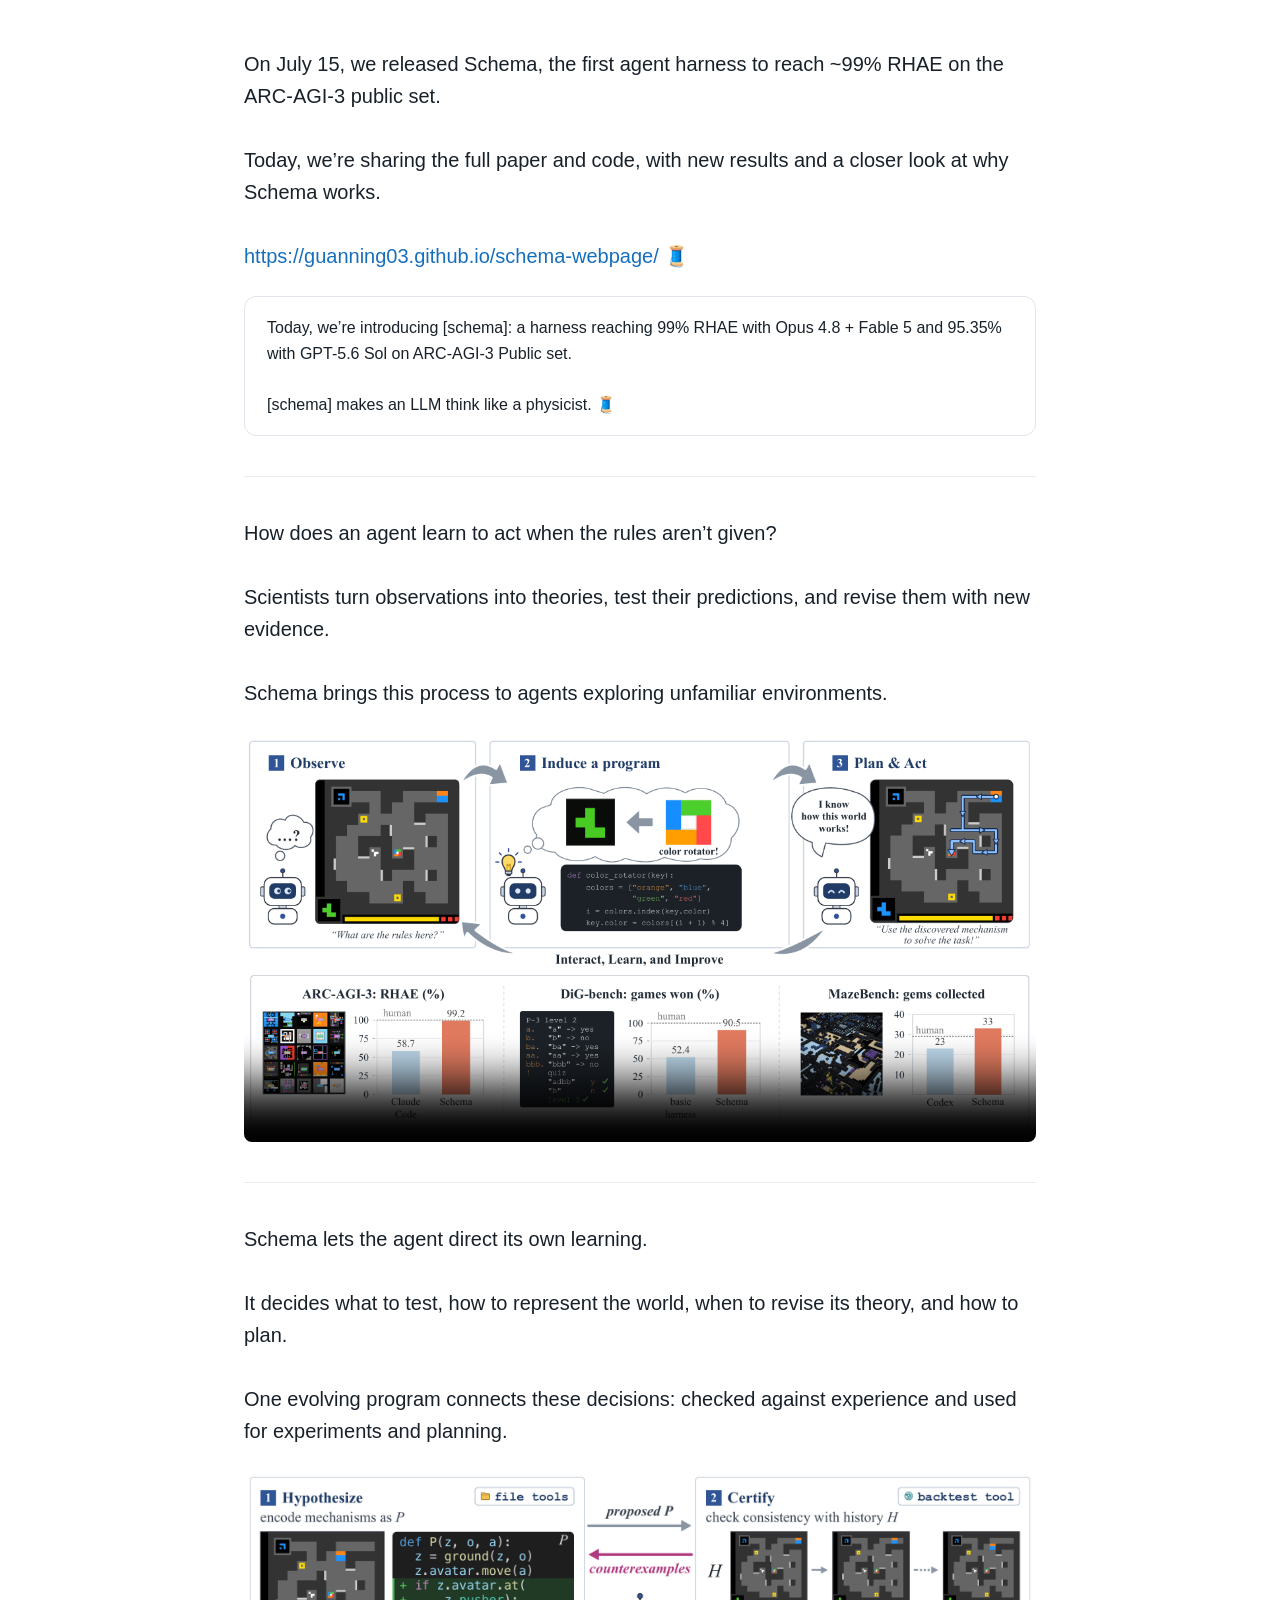
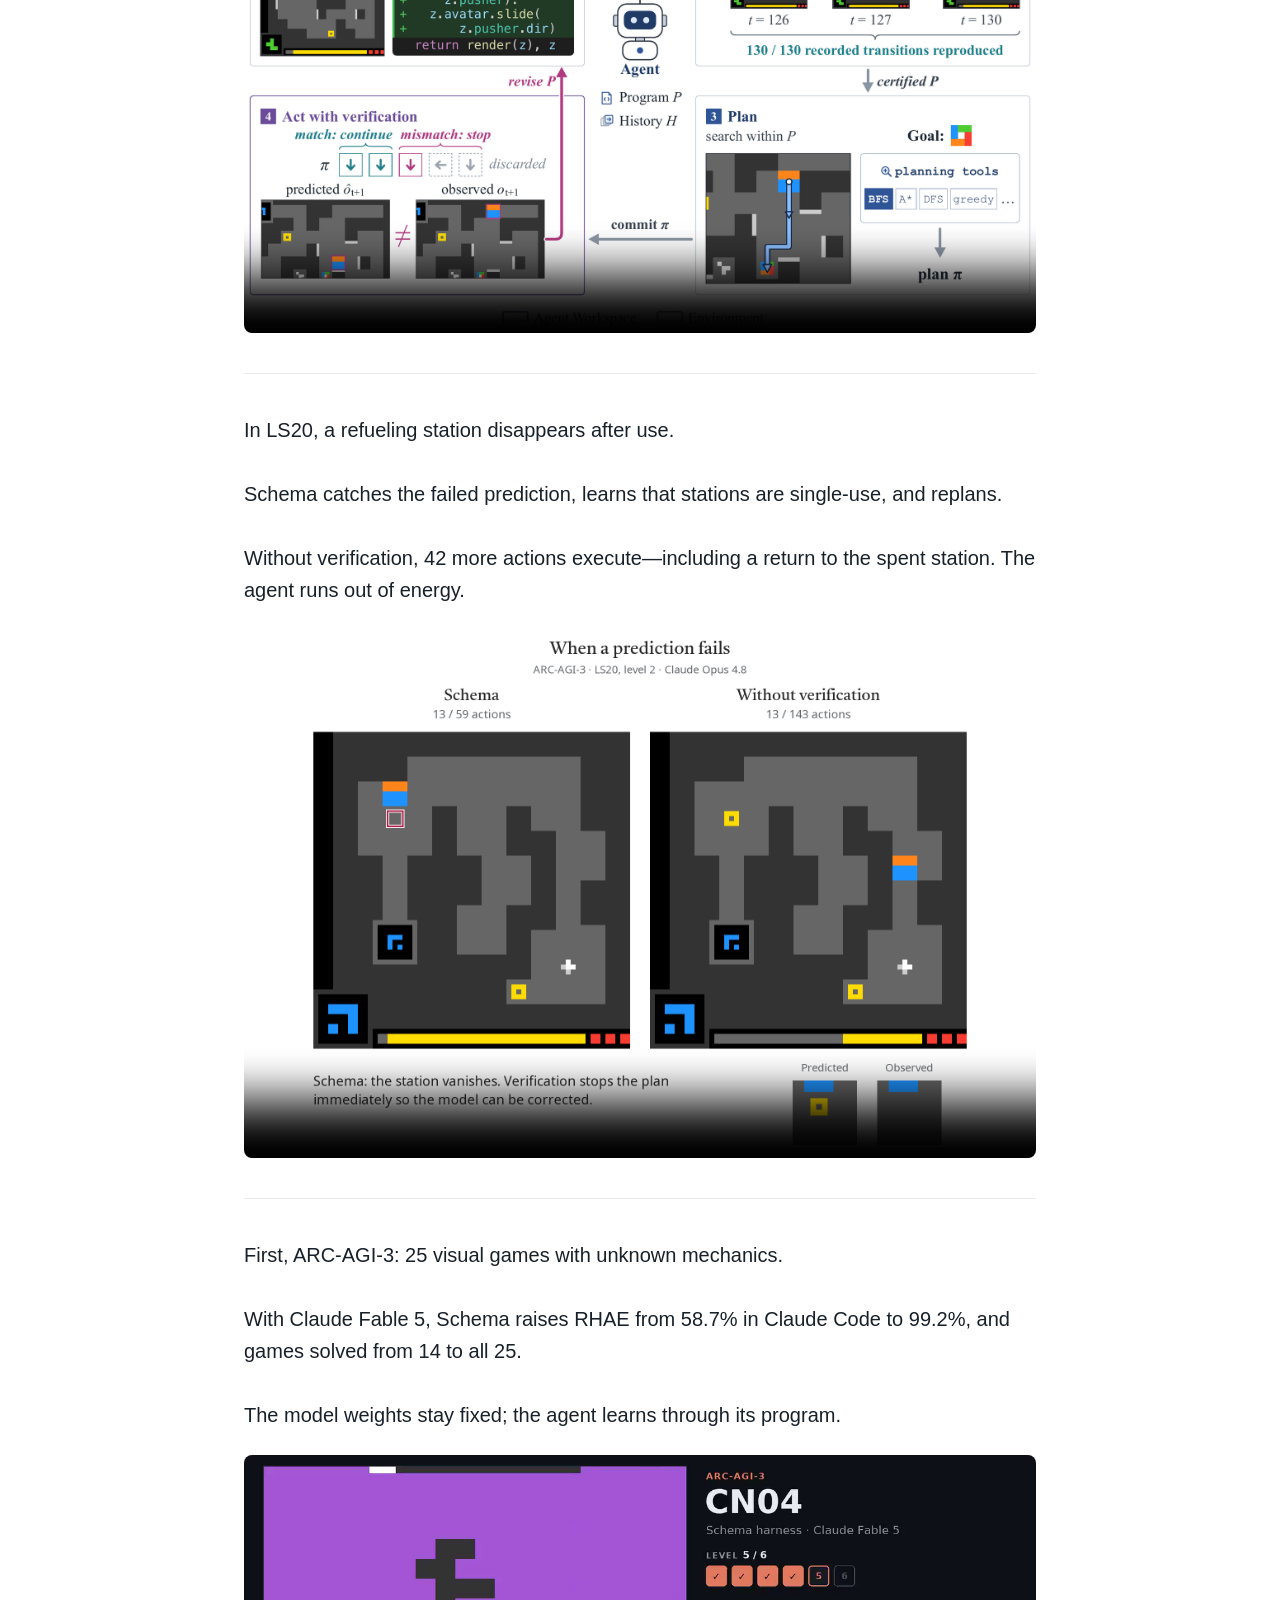
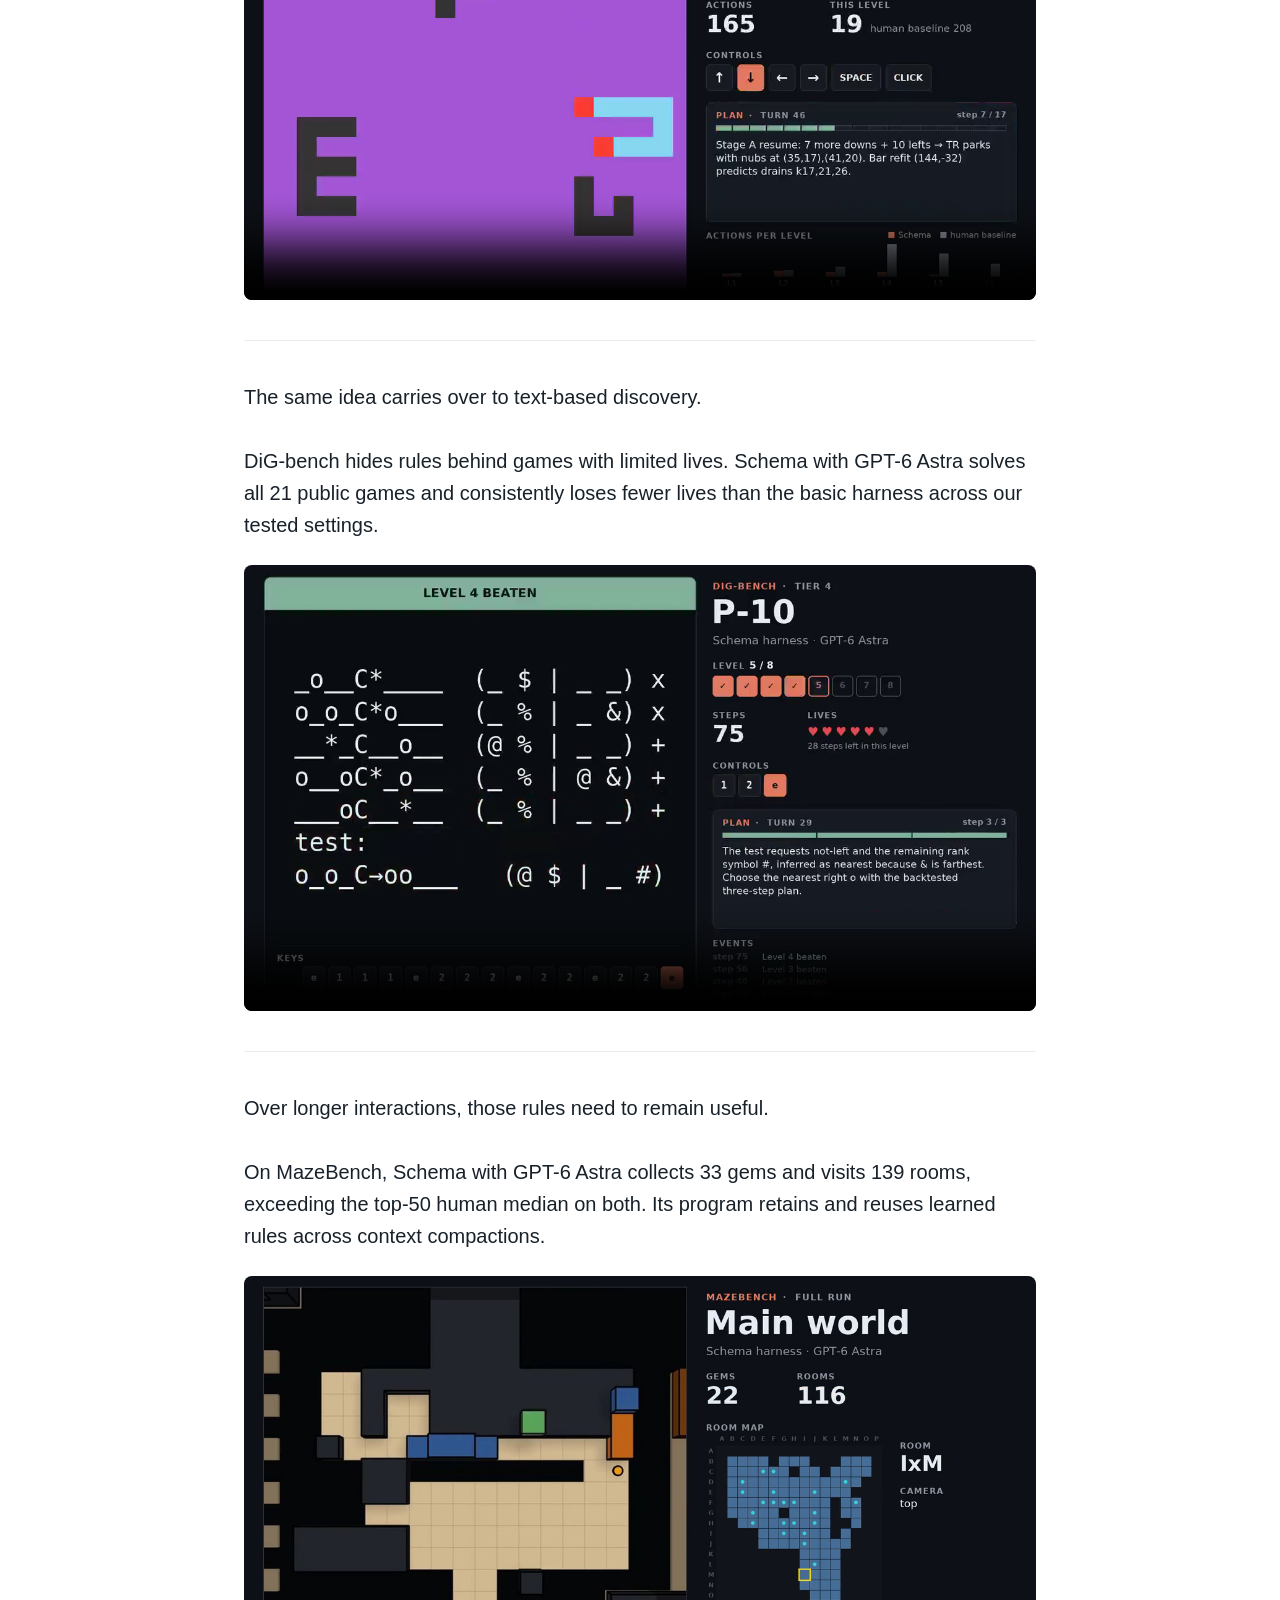
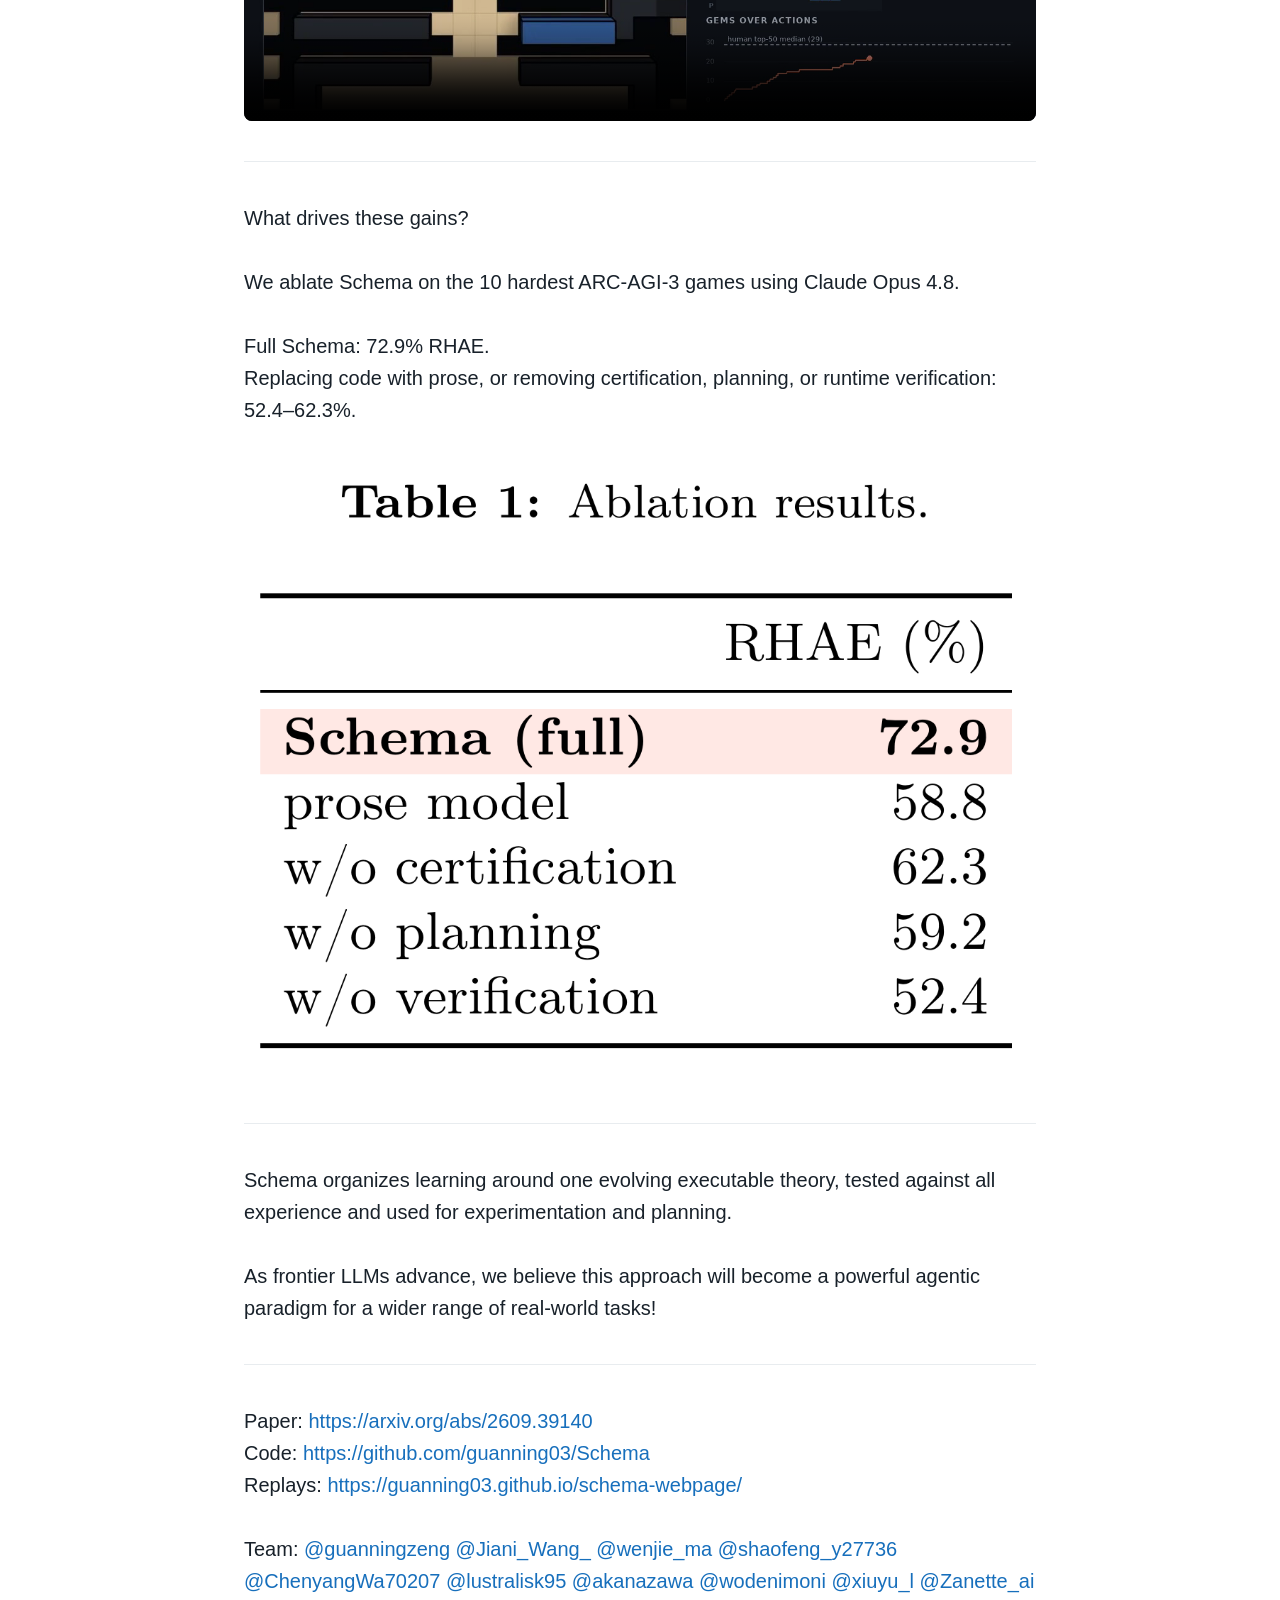
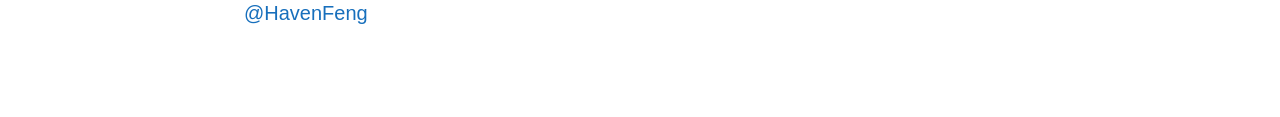
==== tweet/index.html @ 612bd942 "Update thread copy and animate both paper figures" ====
<!doctype html>
<html lang="en"><head><meta charset="utf-8"><meta name="viewport" content="width=device-width,initial-scale=1"><title>Schema</title>
<style>
*{box-sizing:border-box}body{margin:0;background:#fff;color:#18212a;font-family:Arial,Helvetica,sans-serif}main{max-width:840px;margin:0 auto;padding:8px 24px 48px}article{padding:40px 0;border-bottom:1px solid #e8ecef;scroll-margin-top:24px}article:last-child{border:0}.tweet{margin:0;font-size:20px;line-height:1.6;white-space:pre-wrap;overflow-wrap:anywhere}a{color:#176fbc;text-decoration:none}a:hover{text-decoration:underline}a:focus-visible{outline:2px solid #176fbc;outline-offset:4px}blockquote{margin:24px 0 0;padding:18px 22px;border:1px solid #dfe5ea;border-radius:12px;font-size:16px;line-height:1.6;white-space:pre-wrap}blockquote a{color:inherit}.media:empty{display:none}.media{display:grid;gap:18px;margin-top:24px}.media img,.media video{display:block;width:100%;height:auto;border-radius:8px}.media video{background:#fff}.image{display:block}@media(max-width:540px){main{padding:0 18px 30px}article{padding:30px 0}.tweet{font-size:18px;line-height:1.55}blockquote{padding:14px 16px;font-size:15px}.media{margin-top:20px}}
</style></head><body><main><article id="post-1"><p class="tweet">On July 15, we released Schema, the first agent harness to reach ~99% RHAE on the ARC-AGI-3 public set.

Today, we’re sharing the full paper and code, with new results and a closer look at why Schema works.

<a href="https://guanning03.github.io/schema-webpage/" target="_blank" rel="noopener noreferrer">https://guanning03.github.io/schema-webpage/</a> 🧵</p><blockquote><a href="https://x.com/HavenFeng/status/2077770348876247502" target="_blank" rel="noopener noreferrer">Today, we’re introducing [schema]: a harness reaching 99% RHAE with Opus 4.8 + Fable 5 and 95.35% with GPT-5.6 Sol on ARC-AGI-3 Public set.

[schema] makes an LLM think like a physicist. 🧵</a></blockquote><div class="media"></div></article>
<article id="post-2"><p class="tweet">How does an agent learn to act when the rules aren’t given?

Scientists turn observations into theories, test their predictions, and revise them with new evidence.

Schema brings this process to agents exploring unfamiliar environments.</p><div class="media"><video controls playsinline preload="metadata" muted loop data-animation="true" poster="assets/02-paper-figure1.png?v=44664dfae3a7" aria-label="Paper Figure 1 animated in sequence: Observe, Induce a program, and Plan &amp; Act appear from left to right. The return arrows lead back to Observe, then all three benchmark result panels fade in together. The complete original figure holds at the end."><source src="assets/02-overview-animation.mp4?v=0738794ffbb7" type="video/mp4"></video></div></article>
<article id="post-3"><p class="tweet">Schema lets the agent direct its own learning.

It decides what to test, how to represent the world, when to revise its theory, and how to plan.

One evolving program connects these decisions: checked against experience and used for experiments and planning.</p><div class="media"><video controls playsinline preload="metadata" muted loop data-animation="true" poster="assets/03-method-animation-poster.png?v=d39c05be40f3" aria-label="Paper Figure 2 animated in causal order. Recorded history states are checked one by one before certification. Actions execute sequentially. The next predicted observation appears before the actual outcome. A mismatch stops execution and discards the remaining actions. The observed counterexample returns along the revision arrow, and the program gains a new code patch."><source src="assets/03-method-animation.mp4?v=3ea40cc87c12" type="video/mp4"></video></div></article>
<article id="post-4"><p class="tweet">In LS20, a refueling station disappears after use.

Schema catches the failed prediction, learns that stations are single-use, and replans.

Without verification, 42 more actions execute—including a return to the spent station. The agent runs out of energy.</p><div class="media"><video controls playsinline preload="metadata" poster="assets/04-theory-revision-poster.png?v=5020e9564320" aria-label="Complete LS20 level 2 replays, at the same action pace. Schema learns that refueling stations are single-use and finishes in 59 actions. Without runtime verification, the agent executes 42 further actions after a failed prediction, returns to a spent station, runs out of energy, and finishes after a reset in 143 actions. Short holds and red outlines mark the evidence."><source src="assets/04-theory-revision.mp4?v=b659d6a38a20" type="video/mp4"></video></div></article>
<article id="post-5"><p class="tweet">First, ARC-AGI-3: 25 visual games with unknown mechanics.

With Claude Fable 5, Schema raises RHAE from 58.7% in Claude Code to 99.2%, and games solved from 14 to all 25.

The model weights stay fixed; the agent learns through its program.</p><div class="media"><video controls playsinline preload="metadata" poster="assets/05-arc-gameplay-poster.png?v=5d2935fbabe6" aria-label="Complete CN04 gameplay with Schema and Claude Fable 5. The agent solves all six levels by moving and growing pieces; the replay shows the game board, plans, and level progress."><source src="assets/05-arc-gameplay.mp4?v=2736f9865833" type="video/mp4"></video></div></article>
<article id="post-6"><p class="tweet">The same idea carries over to text-based discovery.

DiG-bench hides rules behind games with limited lives. Schema with GPT-6 Astra solves all 21 public games and consistently loses fewer lives than the basic harness across our tested settings.</p><div class="media"><video controls playsinline preload="metadata" poster="assets/06-dig-gameplay-poster.png?v=7e734adf89d7" aria-label="Complete DiG-bench P-10 gameplay with Schema and GPT-6 Astra. The agent discovers hidden rules from symbolic examples, tests them, and clears all eight levels with limited lives."><source src="assets/06-dig-gameplay.mp4?v=9d28a227396f" type="video/mp4"></video></div></article>
<article id="post-7"><p class="tweet">Over longer interactions, those rules need to remain useful.

On MazeBench, Schema with GPT-6 Astra collects 33 gems and visits 139 rooms, exceeding the top-50 human median on both. Its program retains and reuses learned rules across context compactions.</p><div class="media"><video controls playsinline preload="metadata" poster="assets/07-maze-gameplay-poster.png?v=9c28c5feb3ea" aria-label="MazeBench exploration with Schema and GPT-6 Astra. The full recorded trajectory is shown as a timelapse, with the room map and gem progress visible. The run finishes with 33 gems and 139 rooms visited."><source src="assets/07-maze-gameplay.mp4?v=01cbc23c7ac2" type="video/mp4"></video></div></article>
<article id="post-8"><p class="tweet">What drives these gains?

We ablate Schema on the 10 hardest ARC-AGI-3 games using Claude Opus 4.8.

Full Schema: 72.9% RHAE.
Replacing code with prose, or removing certification, planning, or runtime verification: 52.4–62.3%.</p><div class="media"><a class="image" href="assets/08-ablation.png?v=84525469e00b" target="_blank" rel="noopener noreferrer"><img src="assets/08-ablation.png?v=84525469e00b" alt="Original paper ablation table. Ten hardest ARC-AGI-3 games, Claude Opus 4.8. Overall RHAE: full Schema 72.9%; without certification 62.3%; without planning 59.2%; without runtime verification 52.4%; prose-model variant 58.8%. Per-game level progress appears above the aggregate metrics." loading="lazy"></a></div></article>
<article id="post-9"><p class="tweet">Schema organizes learning around one evolving executable theory, tested against all experience and used for experimentation and planning.

As frontier LLMs advance, we believe this approach will become a powerful agentic paradigm for a wider range of real-world tasks!</p><div class="media"></div></article>
<article id="post-10"><p class="tweet">Paper: <a href="https://arxiv.org/abs/2609.39140" target="_blank" rel="noopener noreferrer">https://arxiv.org/abs/2609.39140</a>
Code: <a href="https://github.com/guanning03/Schema" target="_blank" rel="noopener noreferrer">https://github.com/guanning03/Schema</a>
Replays: <a href="https://guanning03.github.io/schema-webpage/" target="_blank" rel="noopener noreferrer">https://guanning03.github.io/schema-webpage/</a>

Team: <a href="https://x.com/guanningzeng" target="_blank" rel="noopener noreferrer">@guanningzeng</a> <a href="https://x.com/Jiani_Wang_" target="_blank" rel="noopener noreferrer">@Jiani_Wang_</a> <a href="https://x.com/wenjie_ma" target="_blank" rel="noopener noreferrer">@wenjie_ma</a> <a href="https://x.com/shaofeng_y27736" target="_blank" rel="noopener noreferrer">@shaofeng_y27736</a> <a href="https://x.com/ChenyangWa70207" target="_blank" rel="noopener noreferrer">@ChenyangWa70207</a> <a href="https://x.com/lustralisk95" target="_blank" rel="noopener noreferrer">@lustralisk95</a> <a href="https://x.com/akanazawa" target="_blank" rel="noopener noreferrer">@akanazawa</a> <a href="https://x.com/wodenimoni" target="_blank" rel="noopener noreferrer">@wodenimoni</a> <a href="https://x.com/xiuyu_l" target="_blank" rel="noopener noreferrer">@xiuyu_l</a> <a href="https://x.com/Zanette_ai" target="_blank" rel="noopener noreferrer">@Zanette_ai</a> <a href="https://x.com/HavenFeng" target="_blank" rel="noopener noreferrer">@HavenFeng</a></p><div class="media"></div></article></main><script>
if(!window.matchMedia('(prefers-reduced-motion: reduce)').matches){
  const observer=new IntersectionObserver(entries=>{
    for(const entry of entries){
      const video=entry.target;
      if(entry.isIntersecting){video.currentTime=0;video.play().catch(()=>{})}
      else video.pause();
    }
  },{threshold:.4});
  document.querySelectorAll('video[data-animation]').forEach(video=>observer.observe(video));
}
</script></body></html>
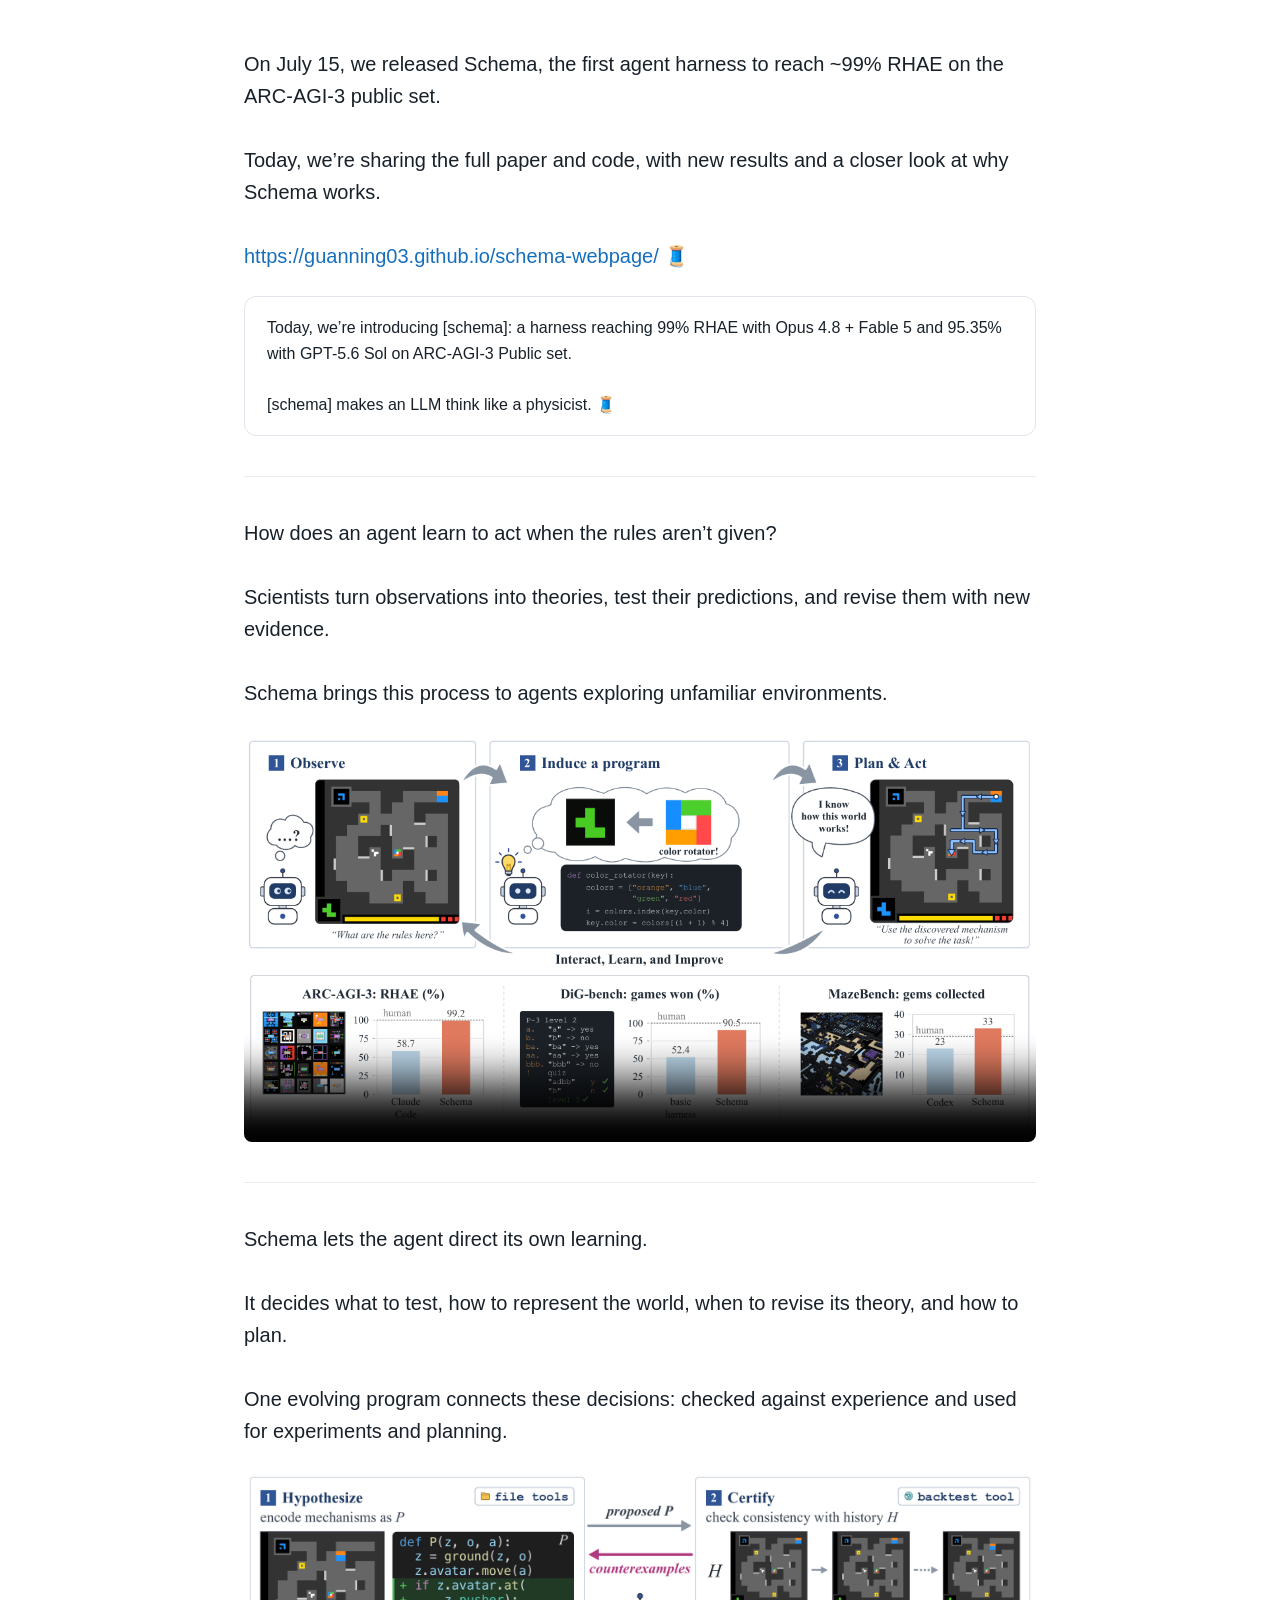
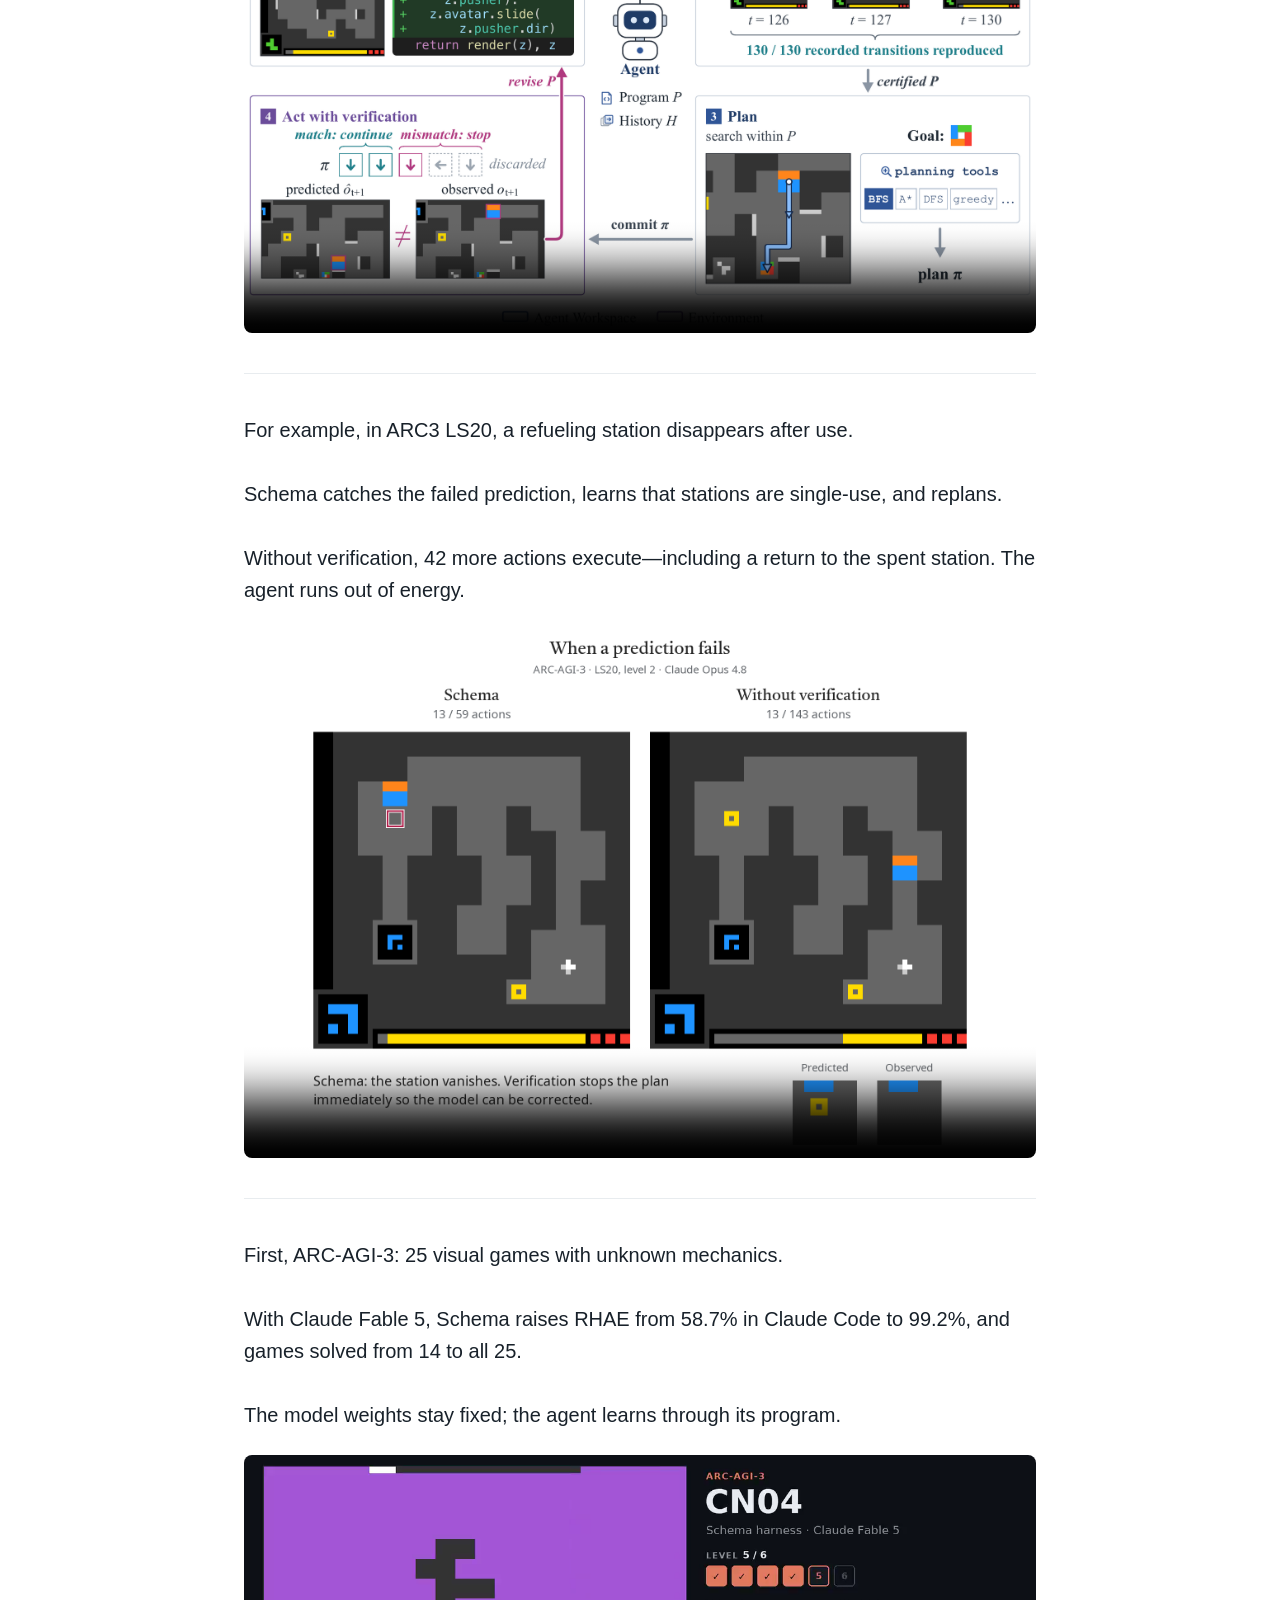
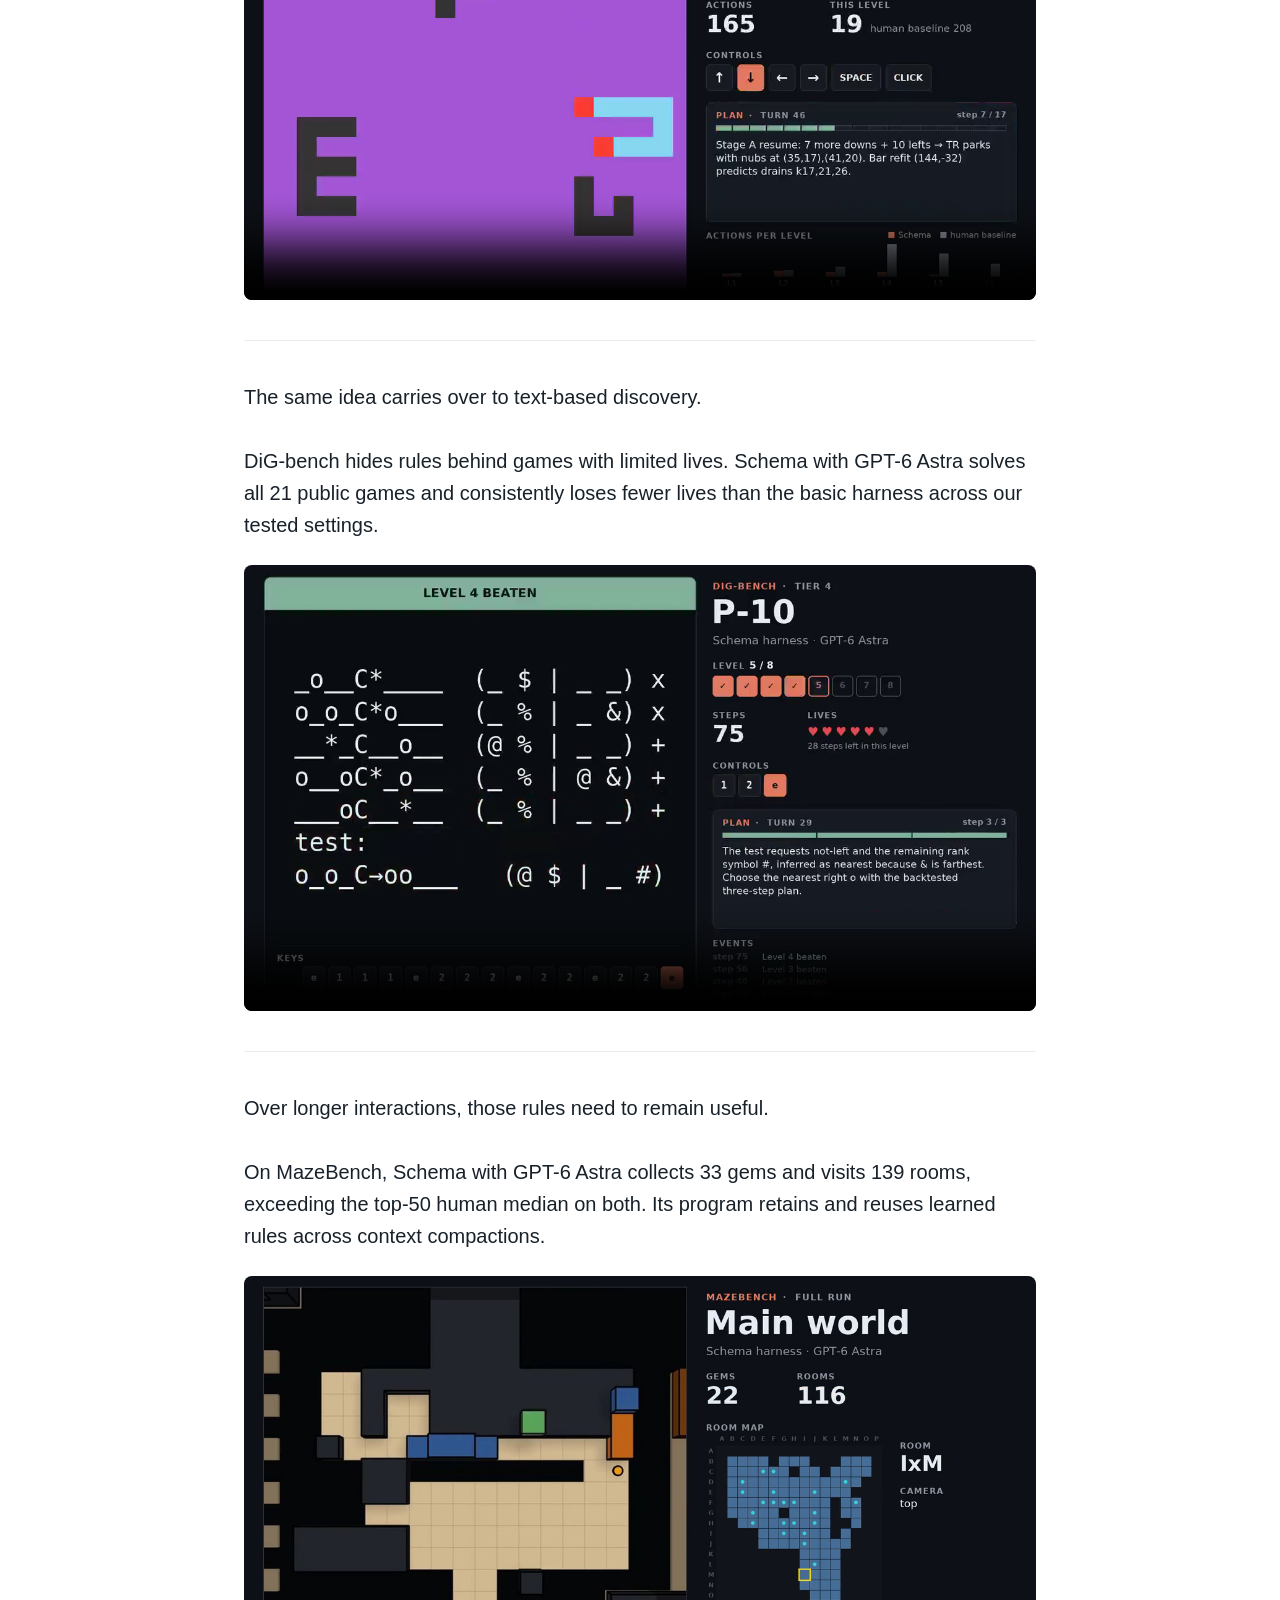
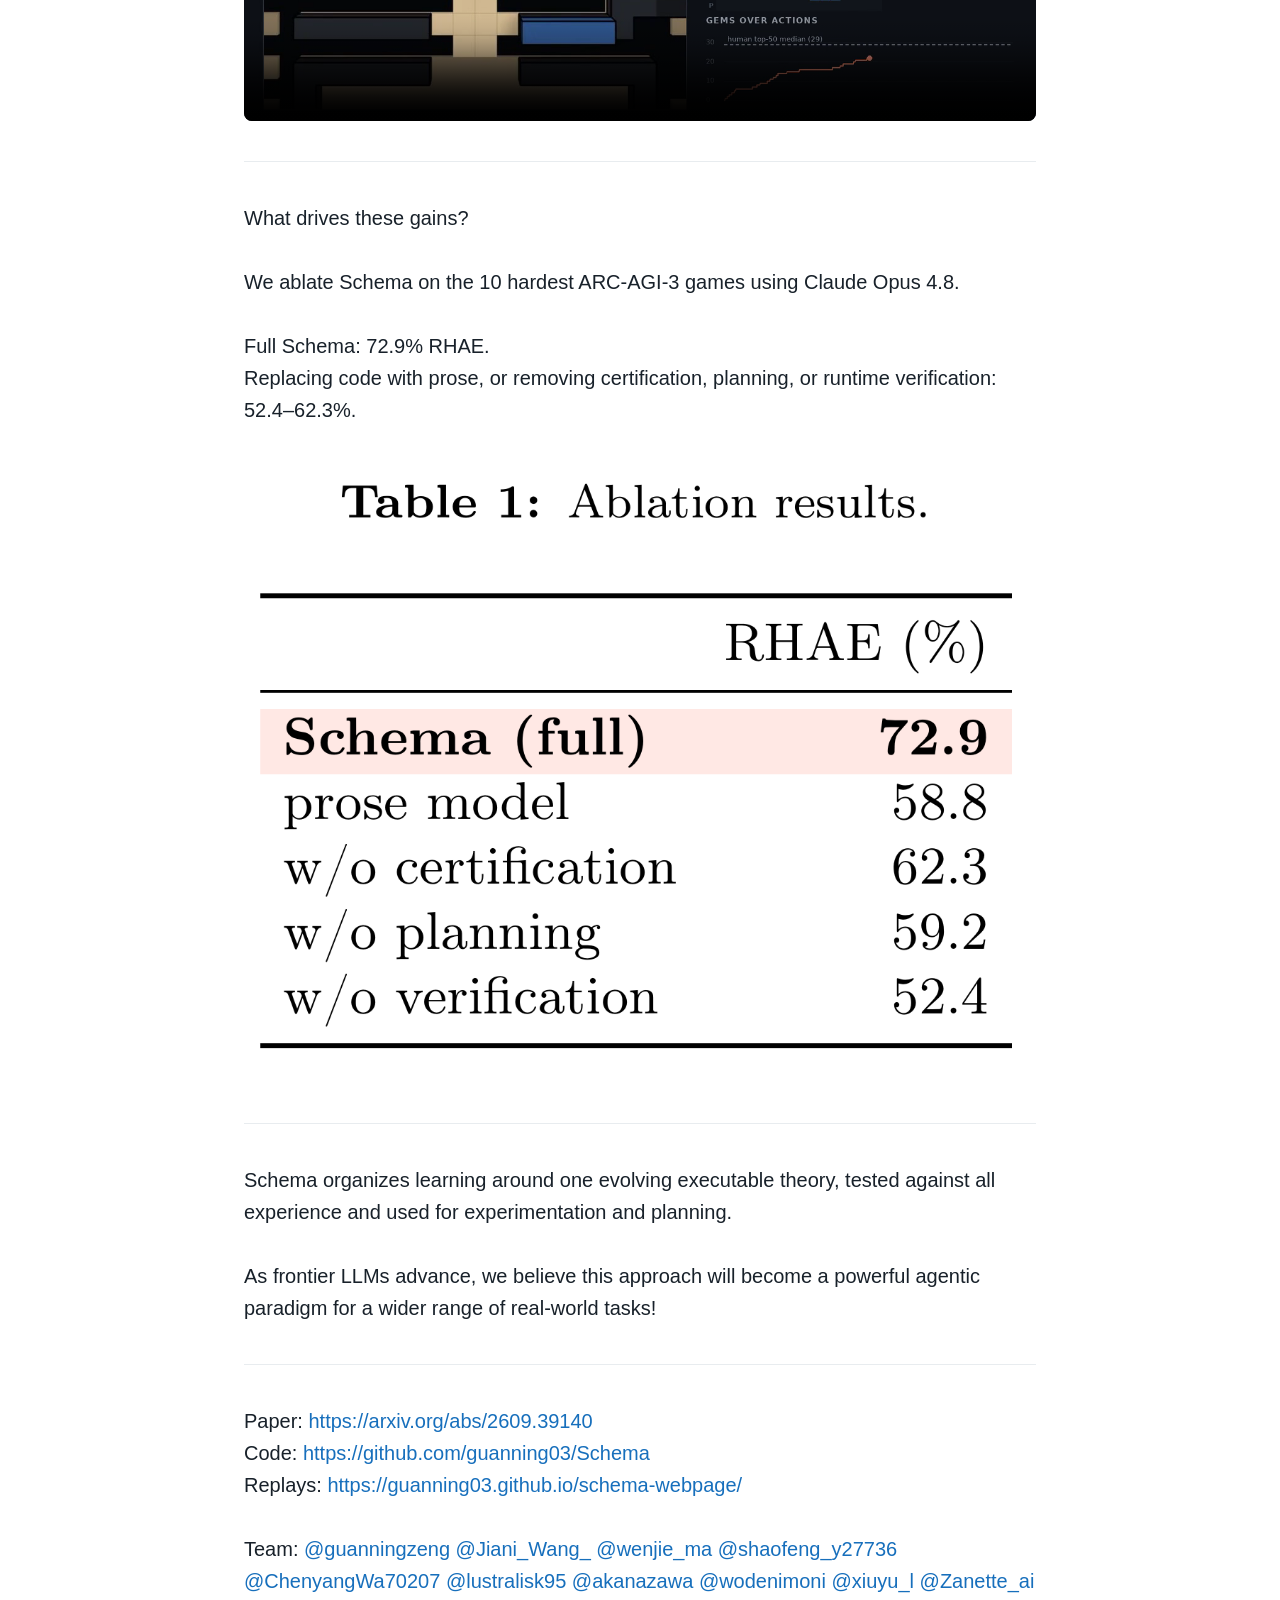
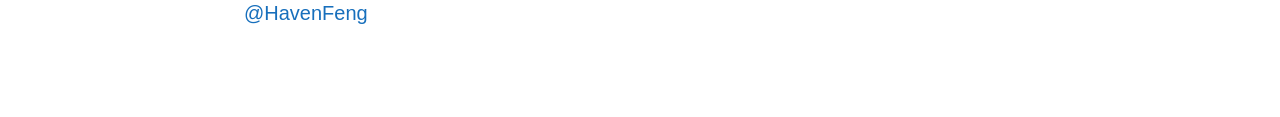
==== commit 96530562: "Introduce the LS20 example with ARC3 context" ====
--- a/tweet/index.html
+++ b/tweet/index.html
@@ -19,7 +19,7 @@
 It decides what to test, how to represent the world, when to revise its theory, and how to plan.
 
 One evolving program connects these decisions: checked against experience and used for experiments and planning.</p><div class="media"><video controls playsinline preload="metadata" muted loop data-animation="true" poster="assets/03-method-animation-poster.png?v=d39c05be40f3" aria-label="Paper Figure 2 animated in causal order. Recorded history states are checked one by one before certification. Actions execute sequentially. The next predicted observation appears before the actual outcome. A mismatch stops execution and discards the remaining actions. The observed counterexample returns along the revision arrow, and the program gains a new code patch."><source src="assets/03-method-animation.mp4?v=3ea40cc87c12" type="video/mp4"></video></div></article>
-<article id="post-4"><p class="tweet">In LS20, a refueling station disappears after use.
+<article id="post-4"><p class="tweet">For example, in ARC3 LS20, a refueling station disappears after use.
 
 Schema catches the failed prediction, learns that stations are single-use, and replans.
 
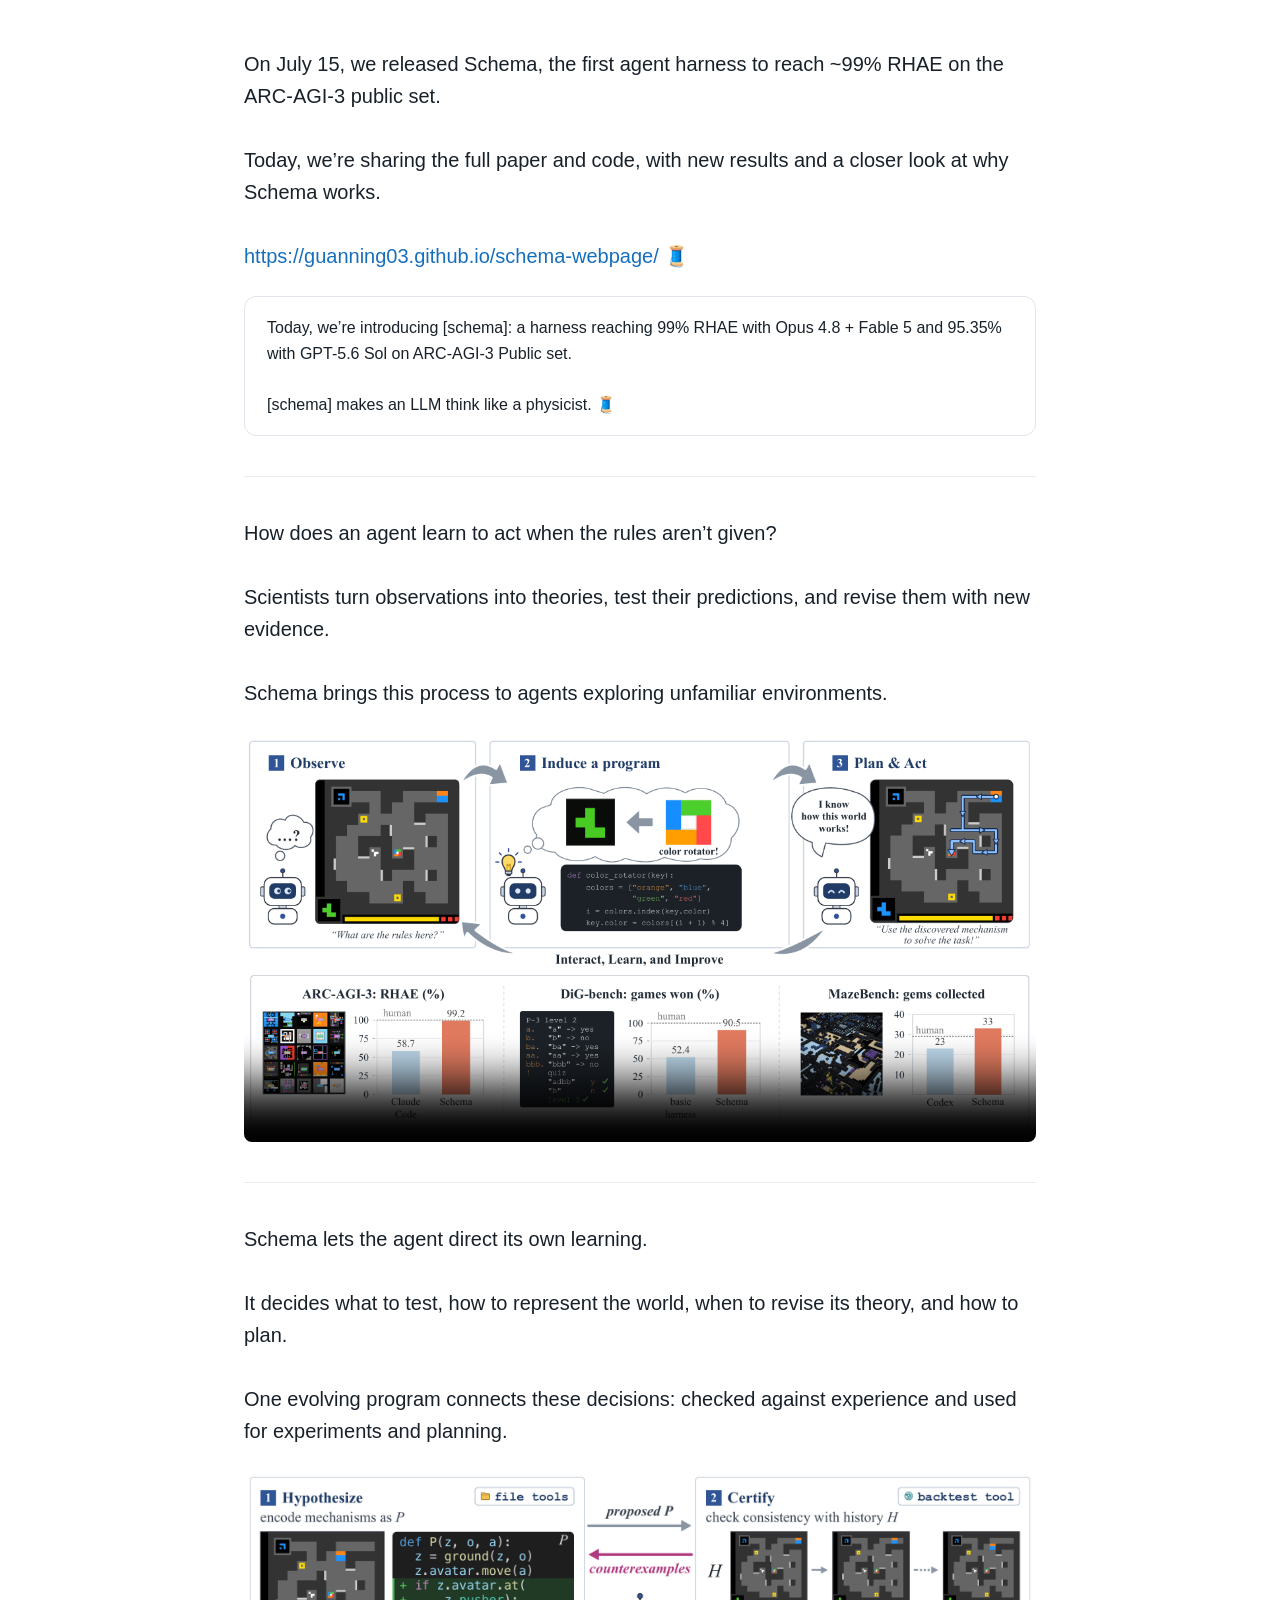
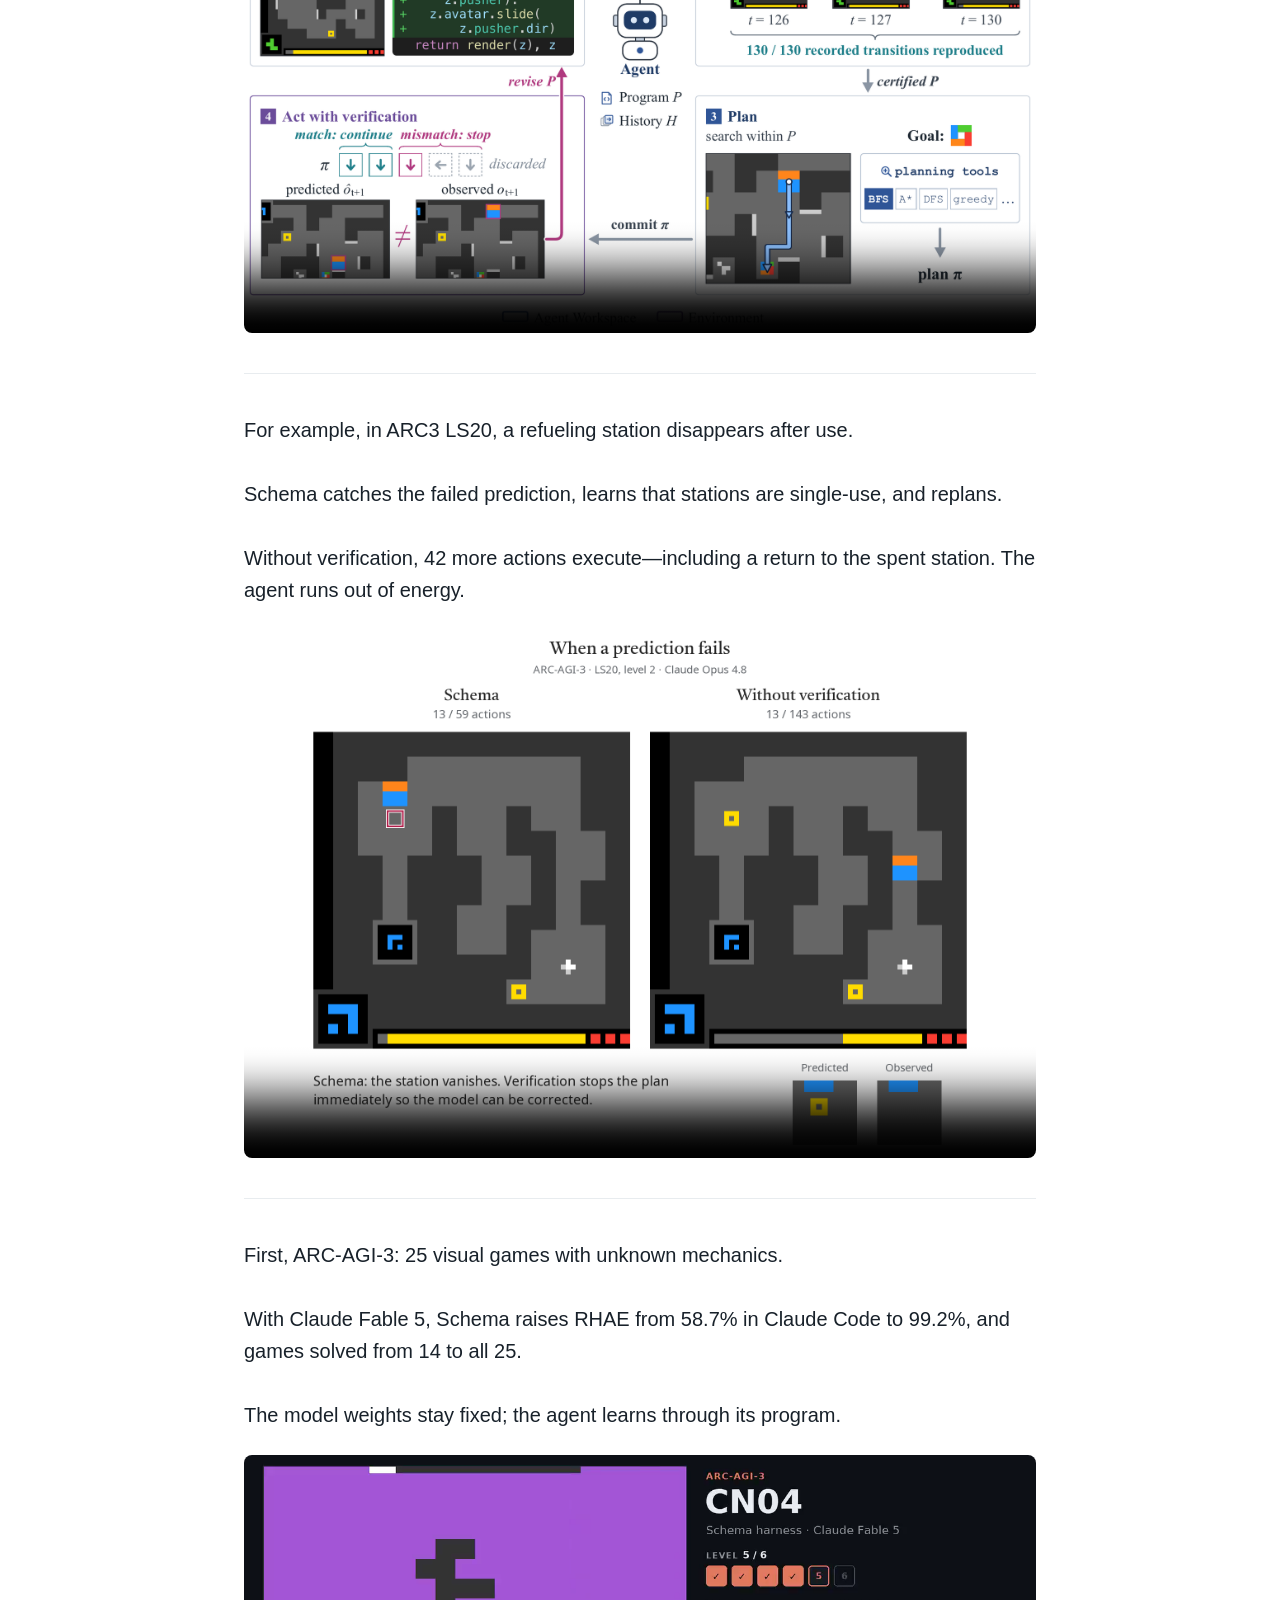
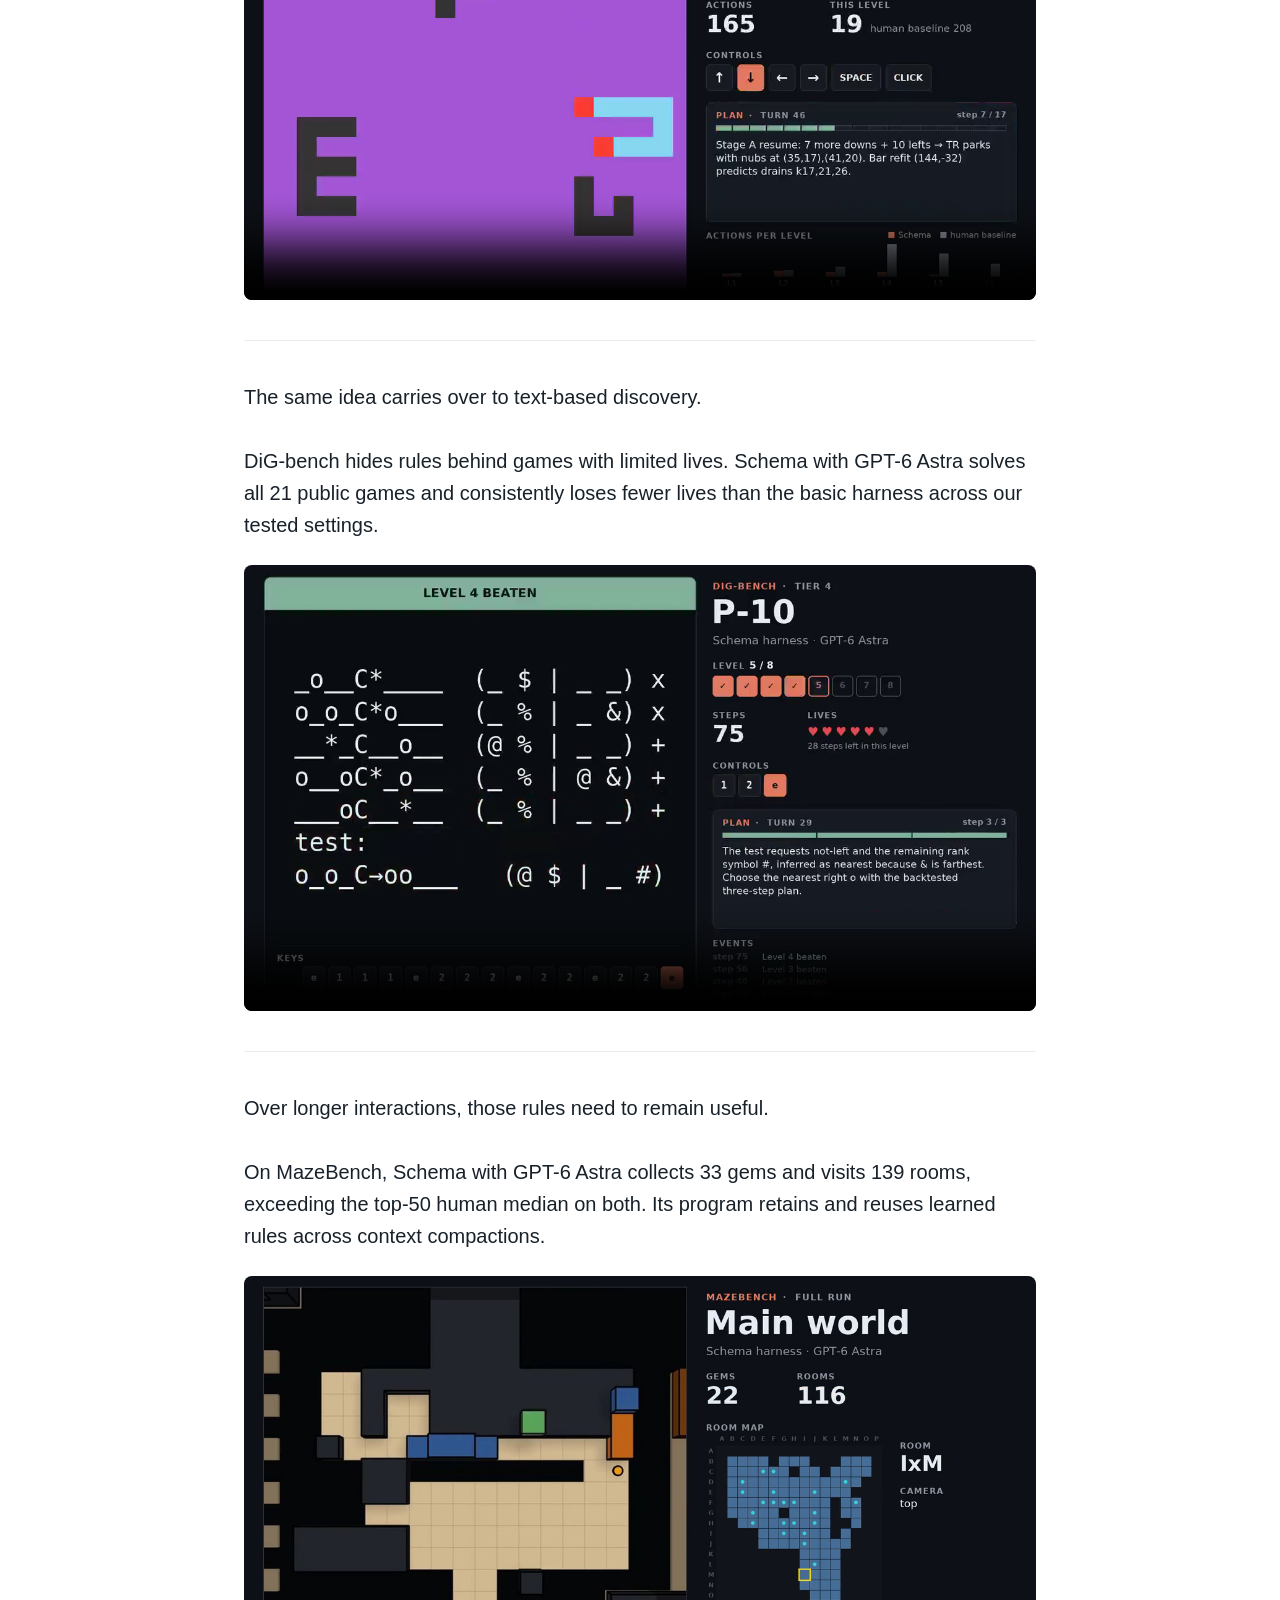
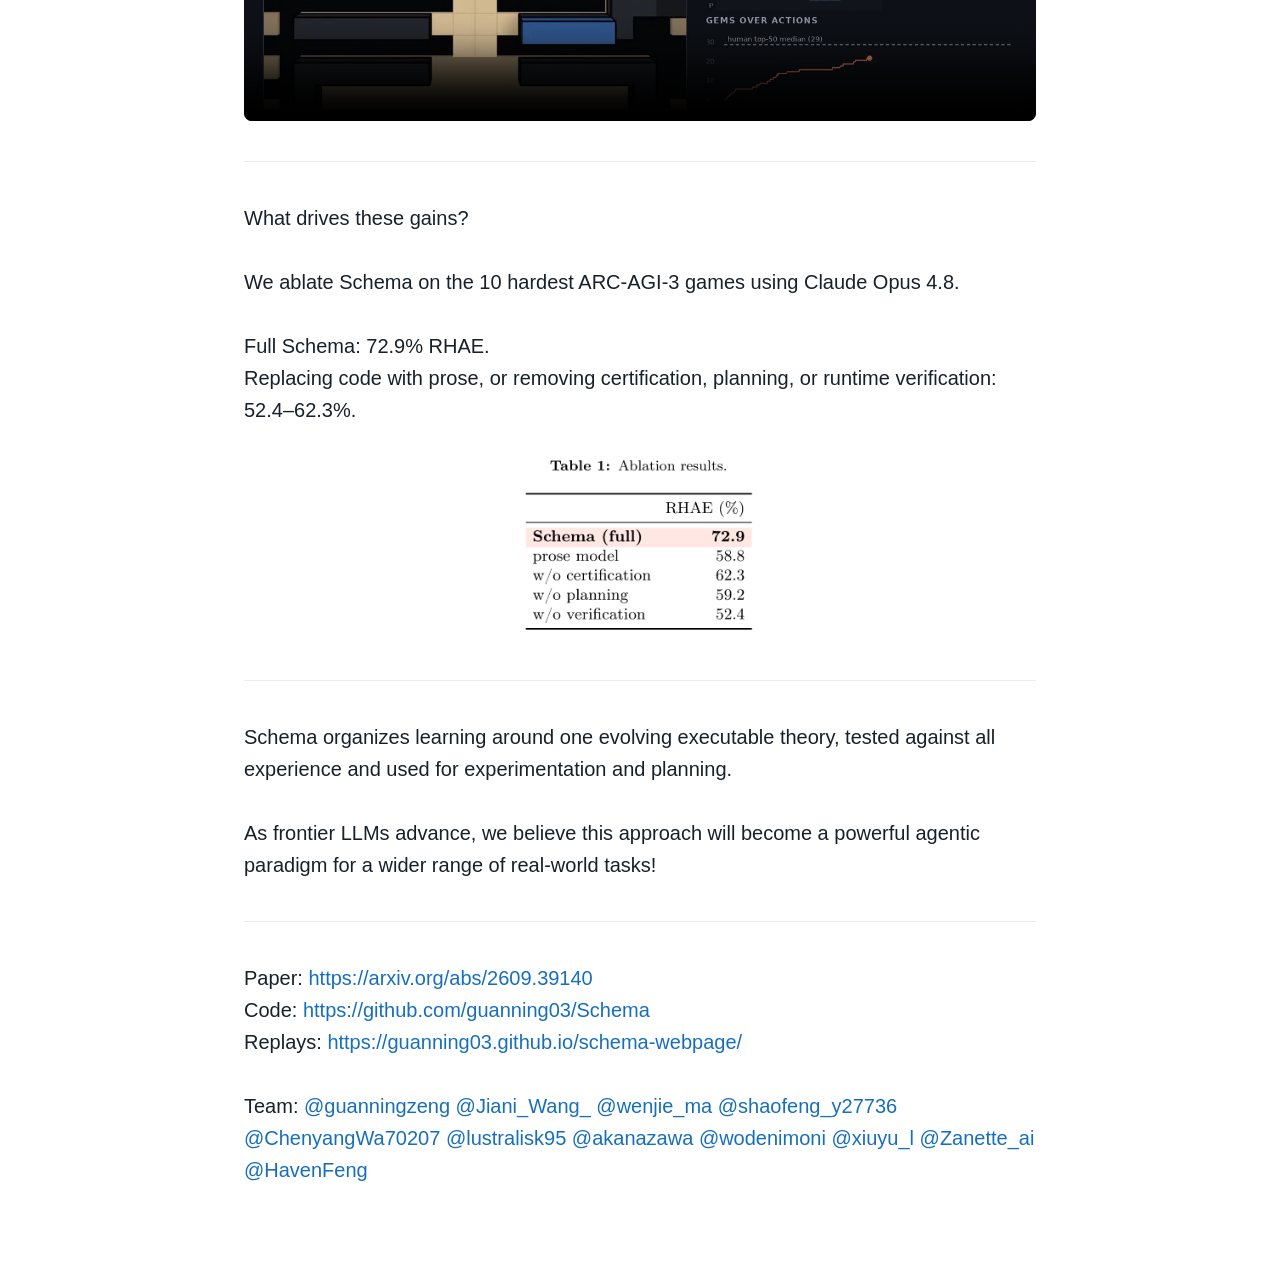
==== commit 1d3d4660: "Scale the tweet ablation figure to 30 percent width" ====
--- a/tweet/index.html
+++ b/tweet/index.html
@@ -2,6 +2,7 @@
 <html lang="en"><head><meta charset="utf-8"><meta name="viewport" content="width=device-width,initial-scale=1"><title>Schema</title>
 <style>
 *{box-sizing:border-box}body{margin:0;background:#fff;color:#18212a;font-family:Arial,Helvetica,sans-serif}main{max-width:840px;margin:0 auto;padding:8px 24px 48px}article{padding:40px 0;border-bottom:1px solid #e8ecef;scroll-margin-top:24px}article:last-child{border:0}.tweet{margin:0;font-size:20px;line-height:1.6;white-space:pre-wrap;overflow-wrap:anywhere}a{color:#176fbc;text-decoration:none}a:hover{text-decoration:underline}a:focus-visible{outline:2px solid #176fbc;outline-offset:4px}blockquote{margin:24px 0 0;padding:18px 22px;border:1px solid #dfe5ea;border-radius:12px;font-size:16px;line-height:1.6;white-space:pre-wrap}blockquote a{color:inherit}.media:empty{display:none}.media{display:grid;gap:18px;margin-top:24px}.media img,.media video{display:block;width:100%;height:auto;border-radius:8px}.media video{background:#fff}.image{display:block}@media(max-width:540px){main{padding:0 18px 30px}article{padding:30px 0}.tweet{font-size:18px;line-height:1.55}blockquote{padding:14px 16px;font-size:15px}.media{margin-top:20px}}
+#post-8 .media{width:30%;margin-inline:auto}
 </style></head><body><main><article id="post-1"><p class="tweet">On July 15, we released Schema, the first agent harness to reach ~99% RHAE on the ARC-AGI-3 public set.
 
 Today, we’re sharing the full paper and code, with new results and a closer look at why Schema works.
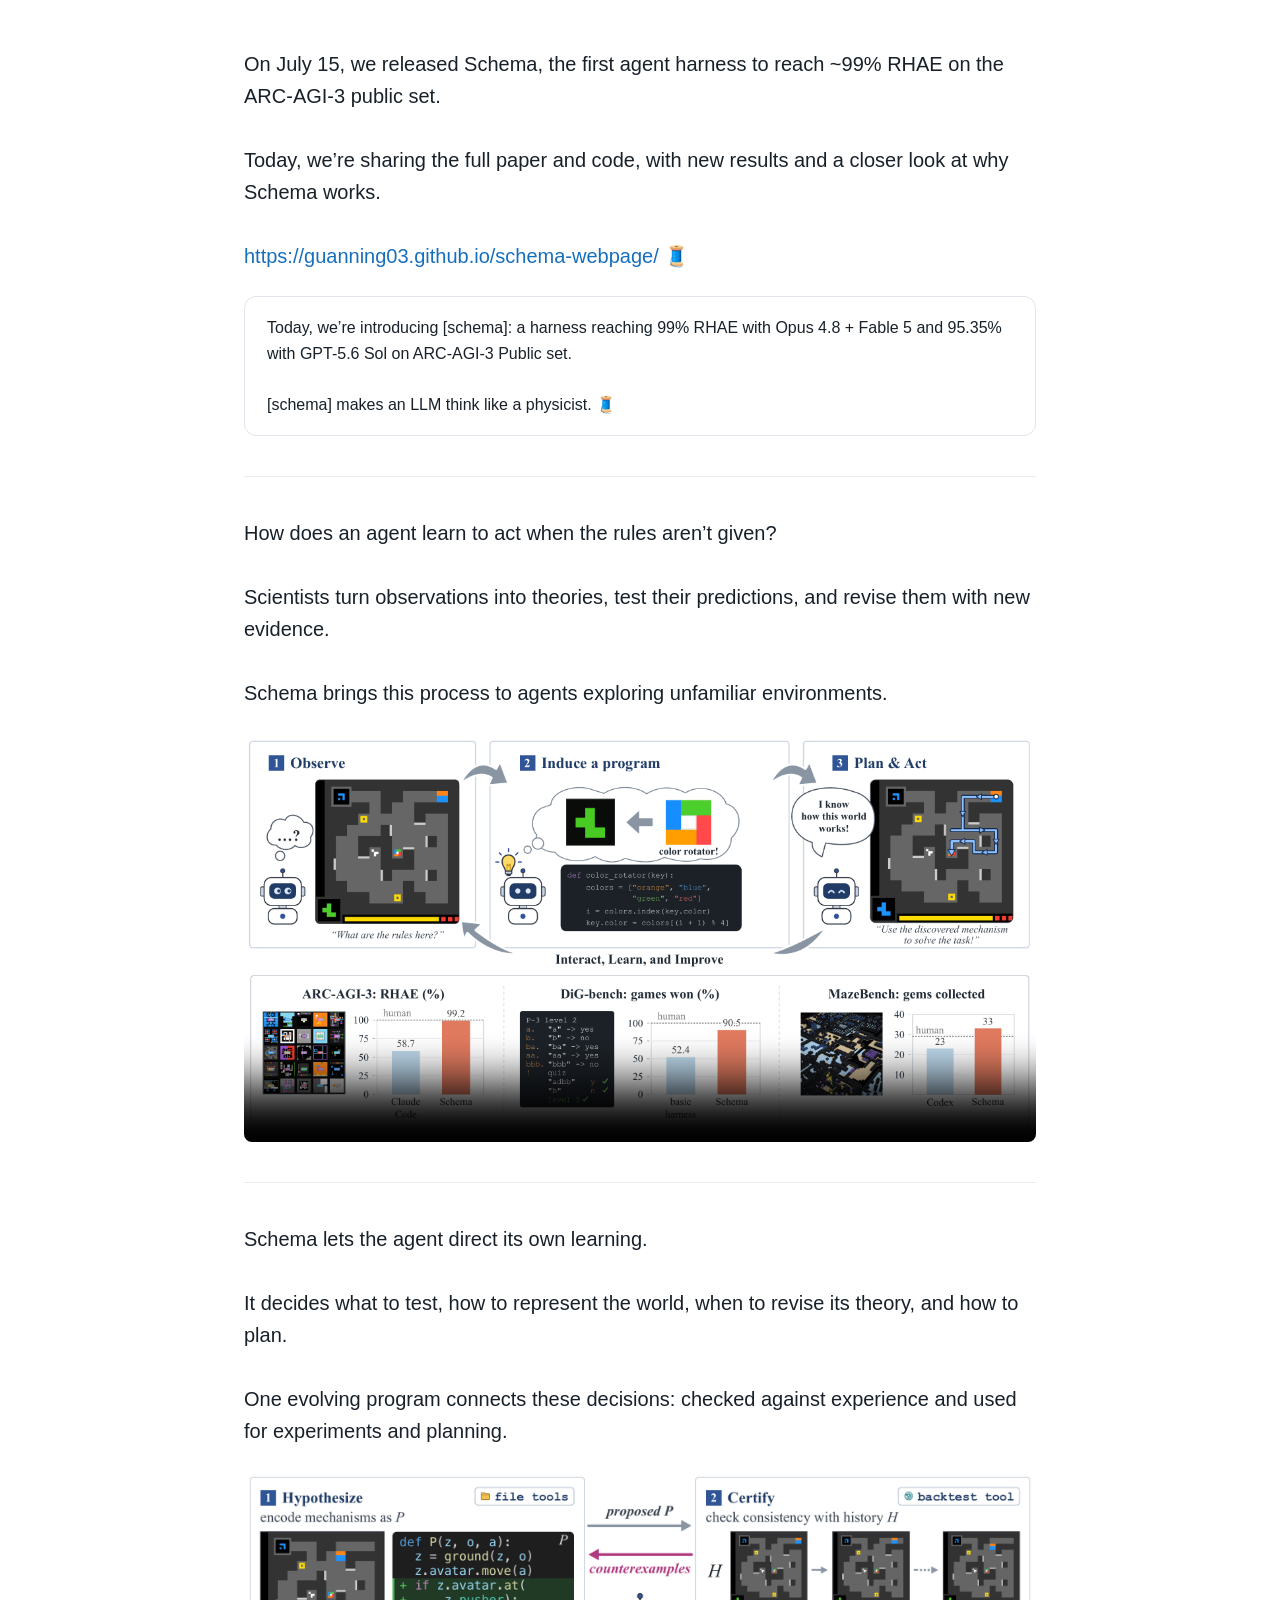
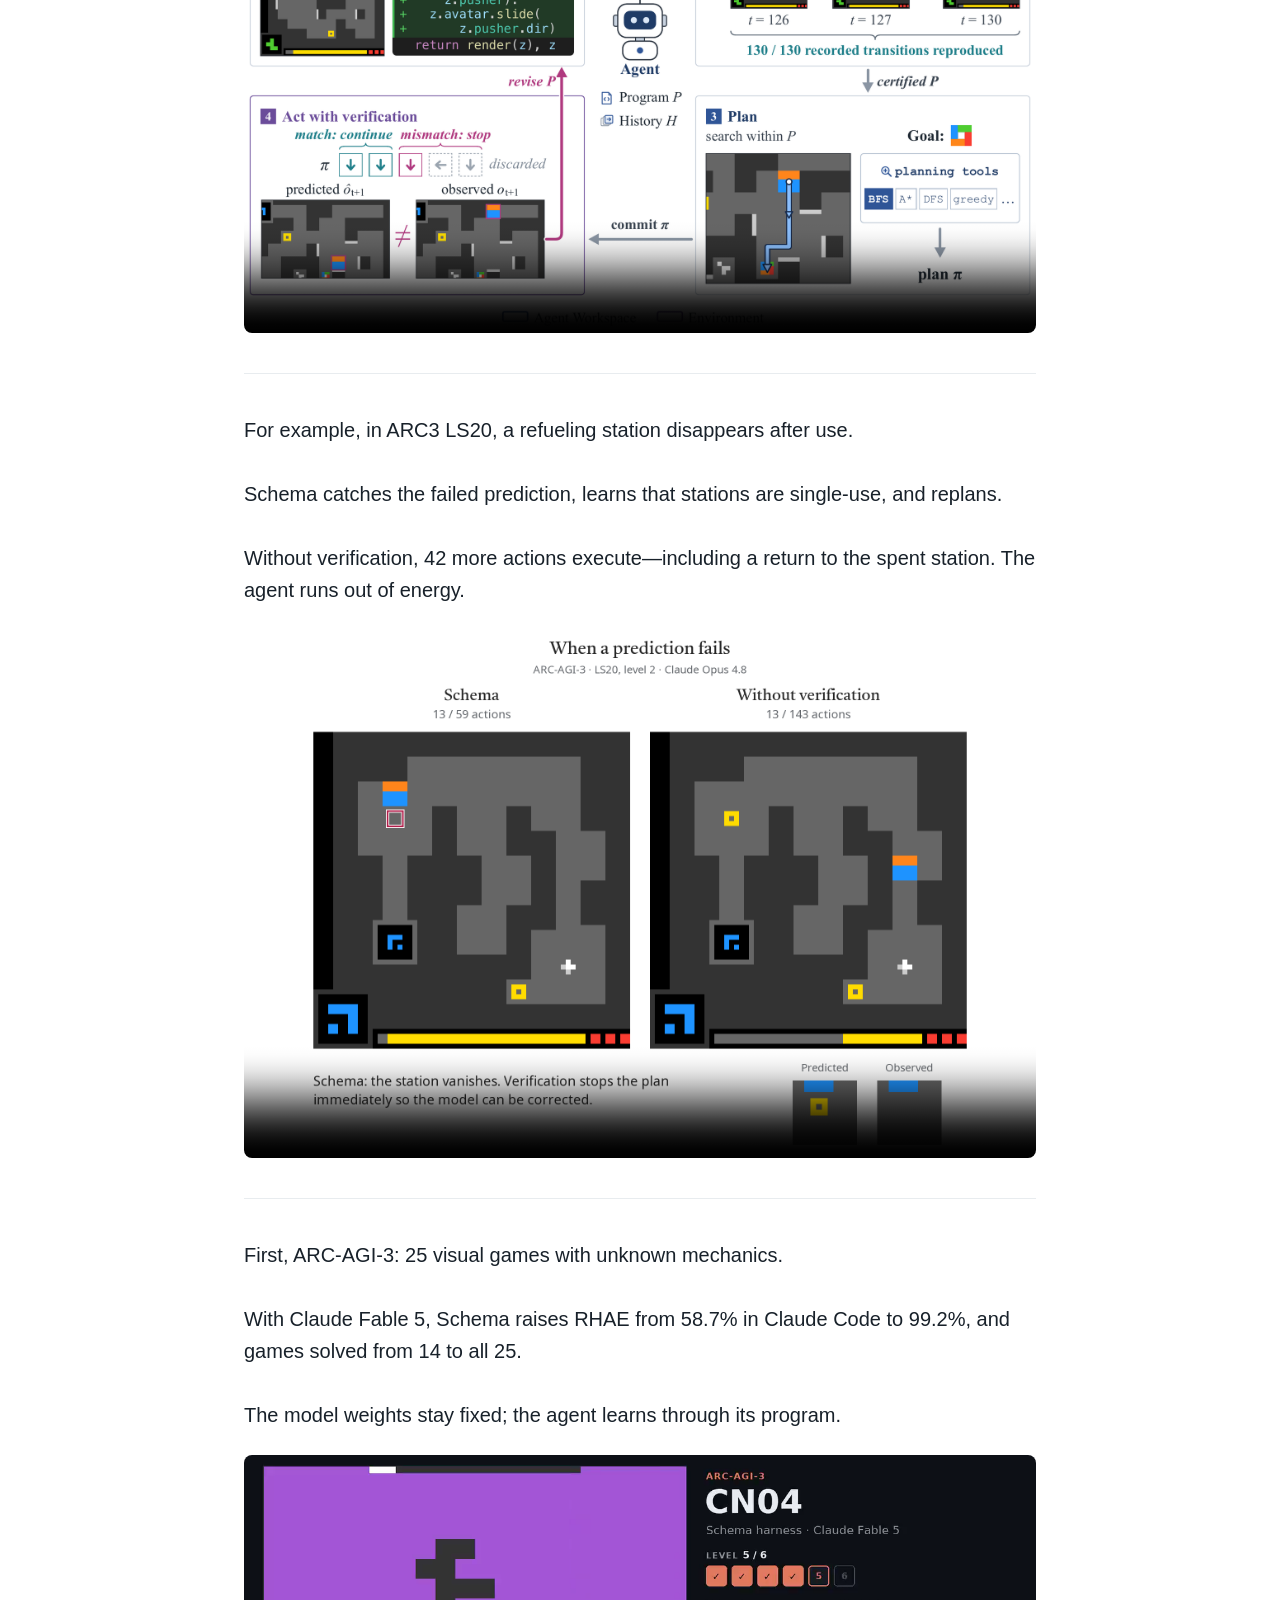
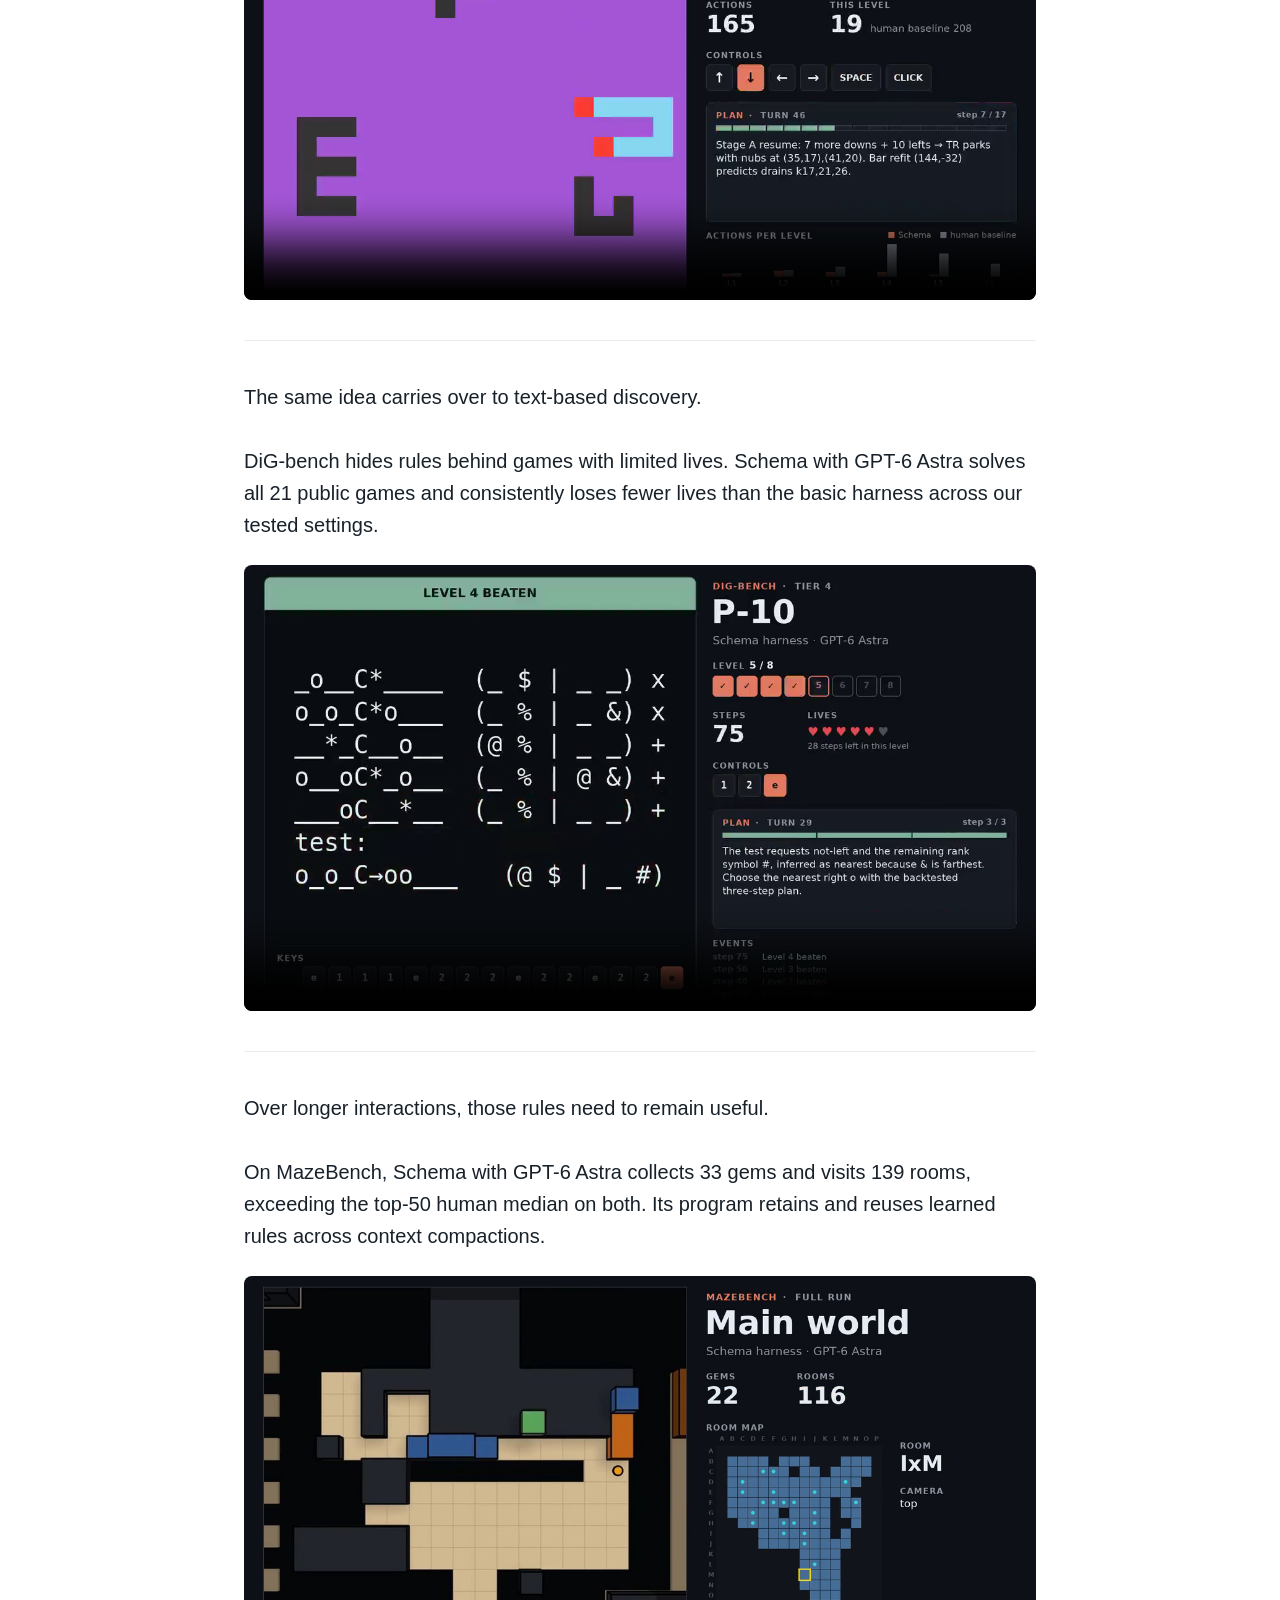
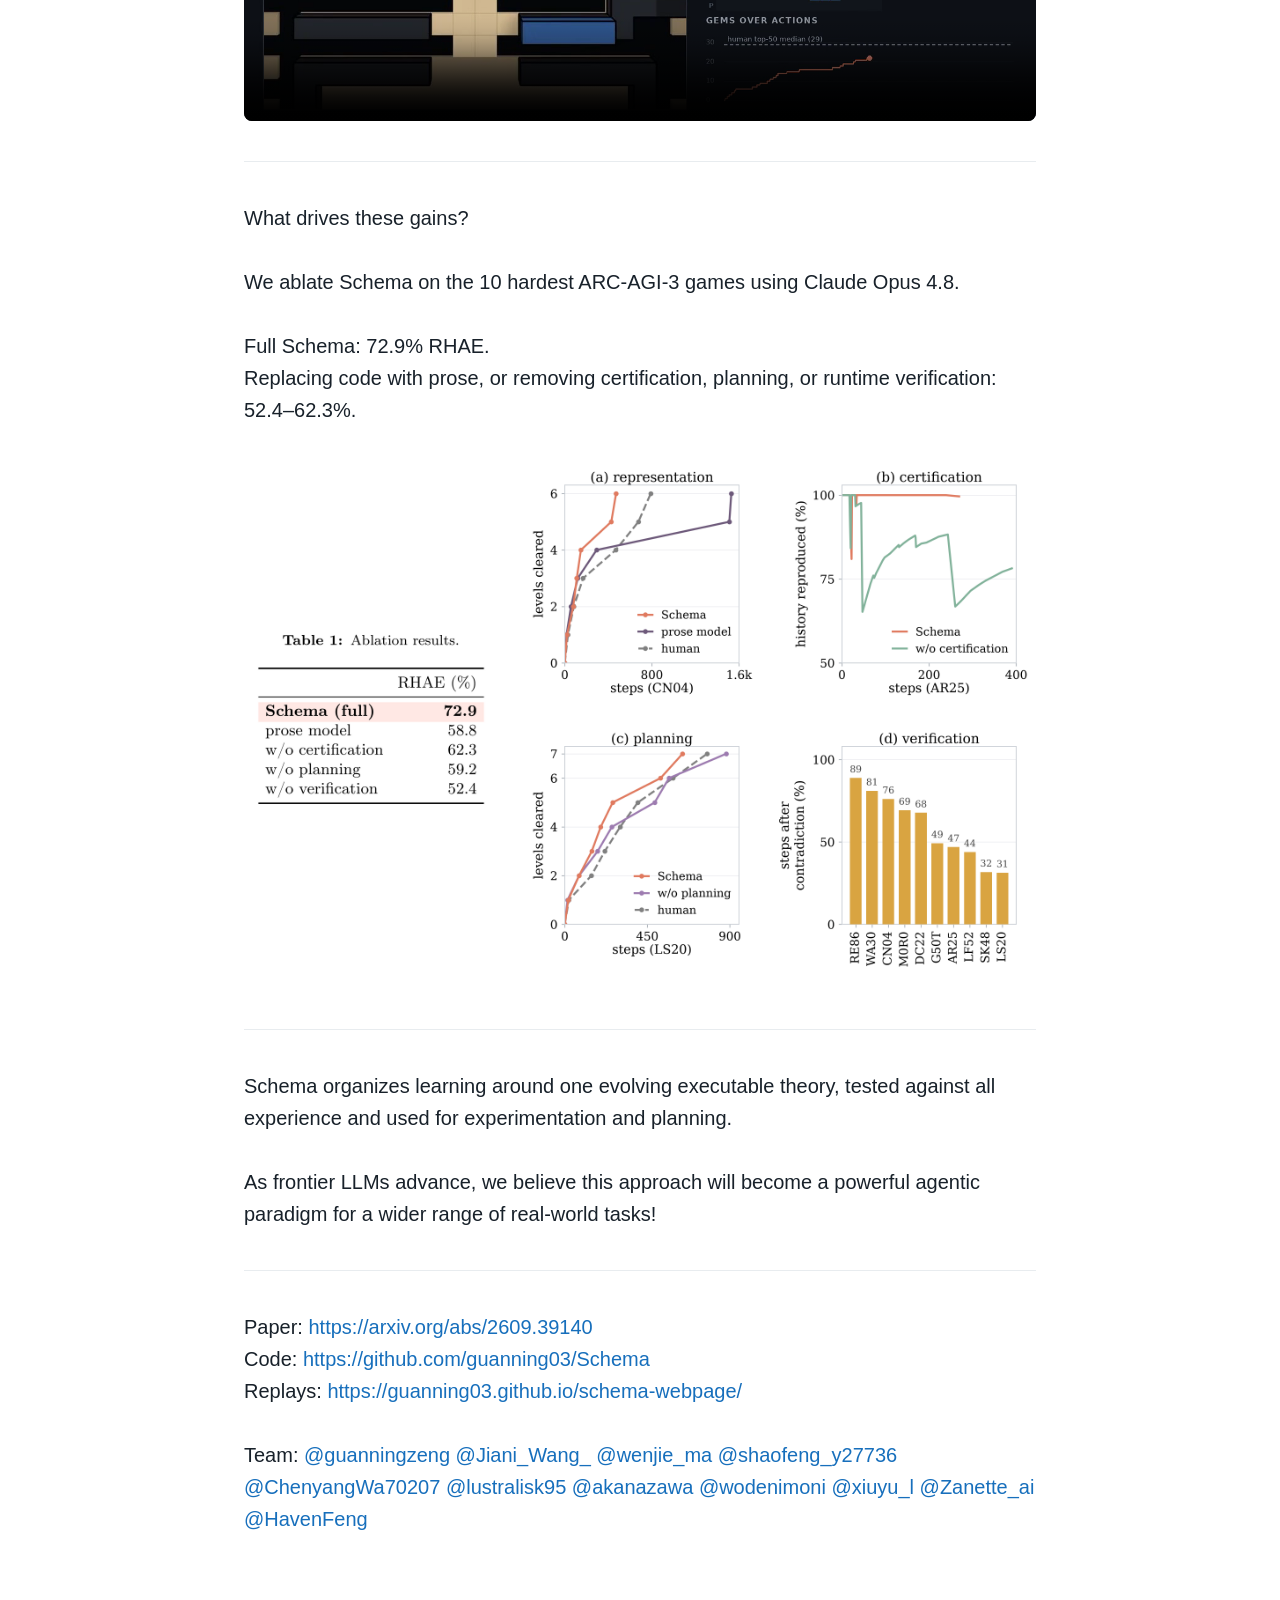
==== commit d7e04343: "Combine the ablation table and four analysis plots" ====
--- a/tweet/index.html
+++ b/tweet/index.html
@@ -2,7 +2,6 @@
 <html lang="en"><head><meta charset="utf-8"><meta name="viewport" content="width=device-width,initial-scale=1"><title>Schema</title>
 <style>
 *{box-sizing:border-box}body{margin:0;background:#fff;color:#18212a;font-family:Arial,Helvetica,sans-serif}main{max-width:840px;margin:0 auto;padding:8px 24px 48px}article{padding:40px 0;border-bottom:1px solid #e8ecef;scroll-margin-top:24px}article:last-child{border:0}.tweet{margin:0;font-size:20px;line-height:1.6;white-space:pre-wrap;overflow-wrap:anywhere}a{color:#176fbc;text-decoration:none}a:hover{text-decoration:underline}a:focus-visible{outline:2px solid #176fbc;outline-offset:4px}blockquote{margin:24px 0 0;padding:18px 22px;border:1px solid #dfe5ea;border-radius:12px;font-size:16px;line-height:1.6;white-space:pre-wrap}blockquote a{color:inherit}.media:empty{display:none}.media{display:grid;gap:18px;margin-top:24px}.media img,.media video{display:block;width:100%;height:auto;border-radius:8px}.media video{background:#fff}.image{display:block}@media(max-width:540px){main{padding:0 18px 30px}article{padding:30px 0}.tweet{font-size:18px;line-height:1.55}blockquote{padding:14px 16px;font-size:15px}.media{margin-top:20px}}
-#post-8 .media{width:30%;margin-inline:auto}
 </style></head><body><main><article id="post-1"><p class="tweet">On July 15, we released Schema, the first agent harness to reach ~99% RHAE on the ARC-AGI-3 public set.
 
 Today, we’re sharing the full paper and code, with new results and a closer look at why Schema works.
@@ -41,7 +40,7 @@
 We ablate Schema on the 10 hardest ARC-AGI-3 games using Claude Opus 4.8.
 
 Full Schema: 72.9% RHAE.
-Replacing code with prose, or removing certification, planning, or runtime verification: 52.4–62.3%.</p><div class="media"><a class="image" href="assets/08-ablation.png?v=84525469e00b" target="_blank" rel="noopener noreferrer"><img src="assets/08-ablation.png?v=84525469e00b" alt="Original paper ablation table. Ten hardest ARC-AGI-3 games, Claude Opus 4.8. Overall RHAE: full Schema 72.9%; without certification 62.3%; without planning 59.2%; without runtime verification 52.4%; prose-model variant 58.8%. Per-game level progress appears above the aggregate metrics." loading="lazy"></a></div></article>
+Replacing code with prose, or removing certification, planning, or runtime verification: 52.4–62.3%.</p><div class="media"><a class="image" href="assets/08-ablation-combined.png?v=43aa096e03f4" target="_blank" rel="noopener noreferrer"><img src="assets/08-ablation-combined.png?v=43aa096e03f4" alt="Ablation table and four analysis plots in one figure. Left: Claude Opus 4.8 on the ten hardest ARC-AGI-3 games; RHAE is 72.9% for Schema, 58.8% for prose, 62.3% without certification, 59.2% without planning, and 52.4% without verification. Right, in a 2-by-2 grid: representation compares CN04 level progress; certification compares AR25 history agreement; planning compares LS20 level progress; verification shows actions taken after prediction mismatches across ten games. The table occupies 30% of the combined width." loading="lazy"></a></div></article>
 <article id="post-9"><p class="tweet">Schema organizes learning around one evolving executable theory, tested against all experience and used for experimentation and planning.
 
 As frontier LLMs advance, we believe this approach will become a powerful agentic paradigm for a wider range of real-world tasks!</p><div class="media"></div></article>
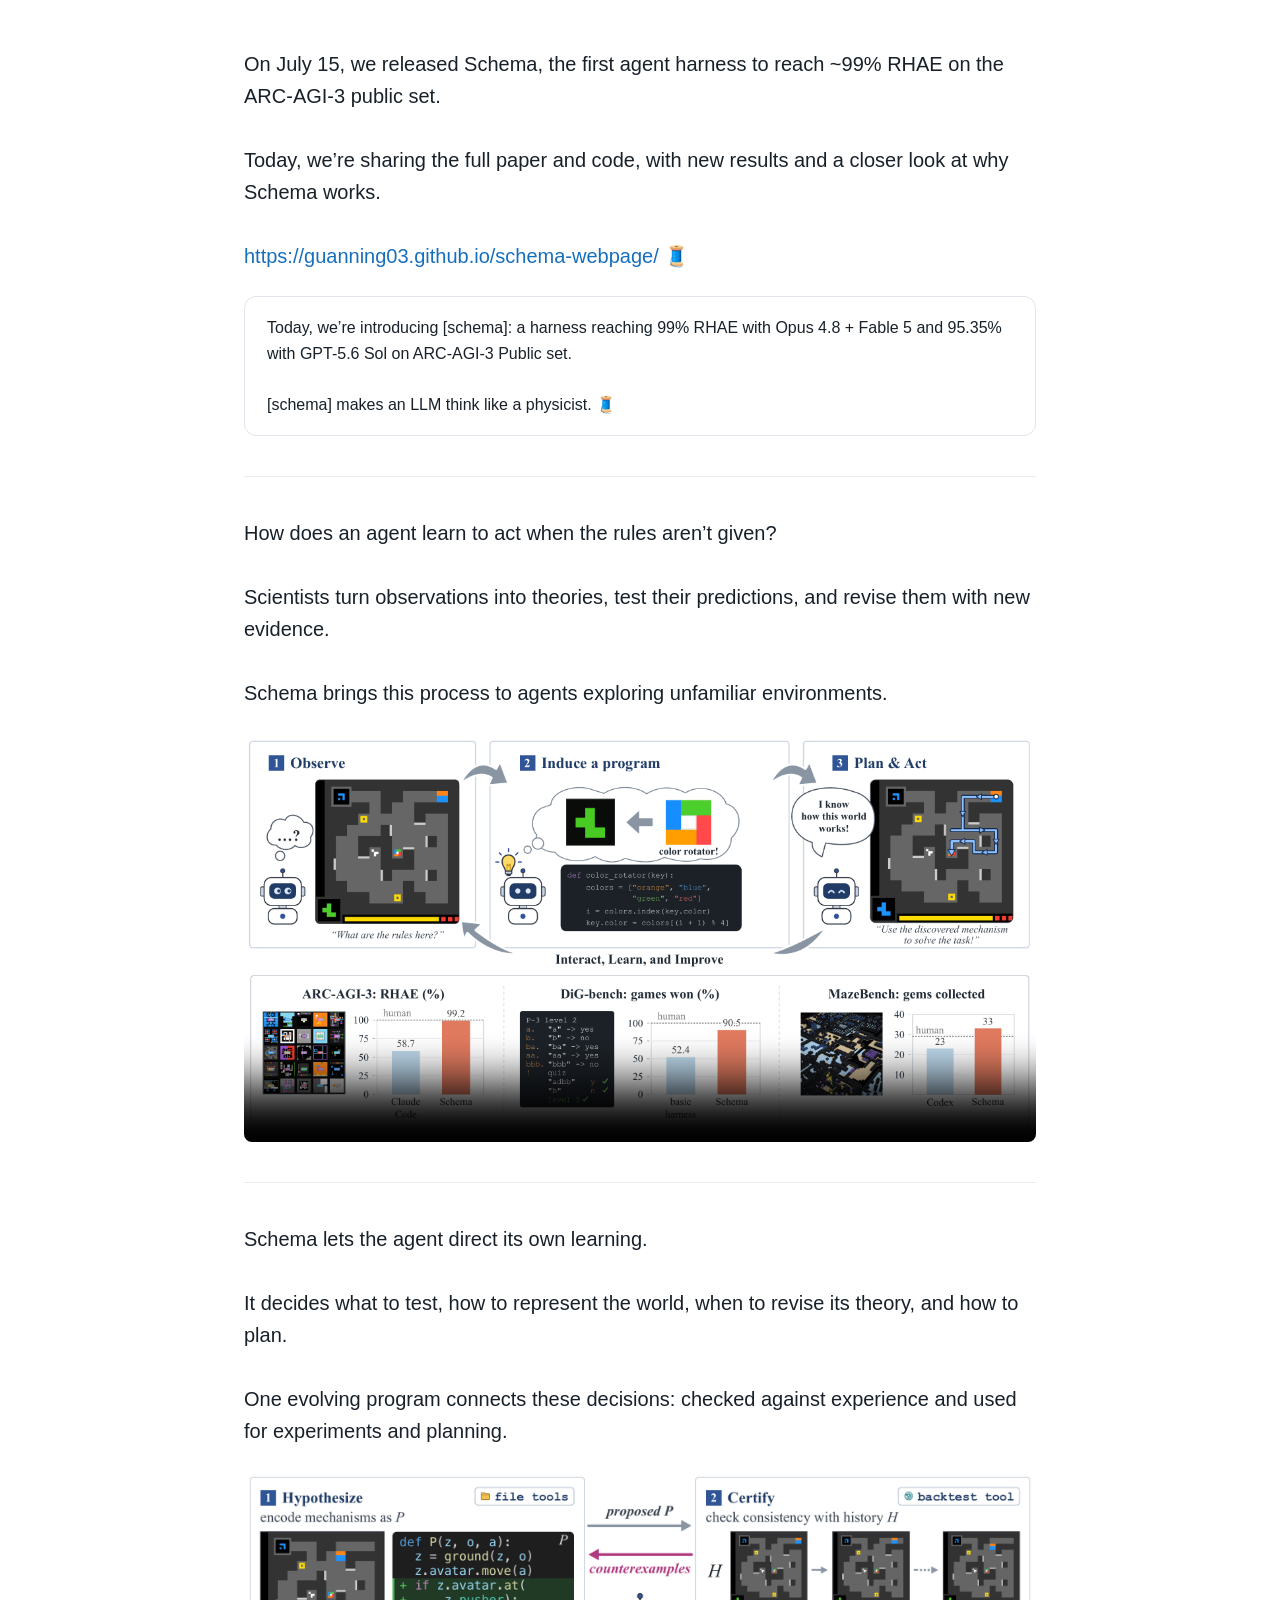
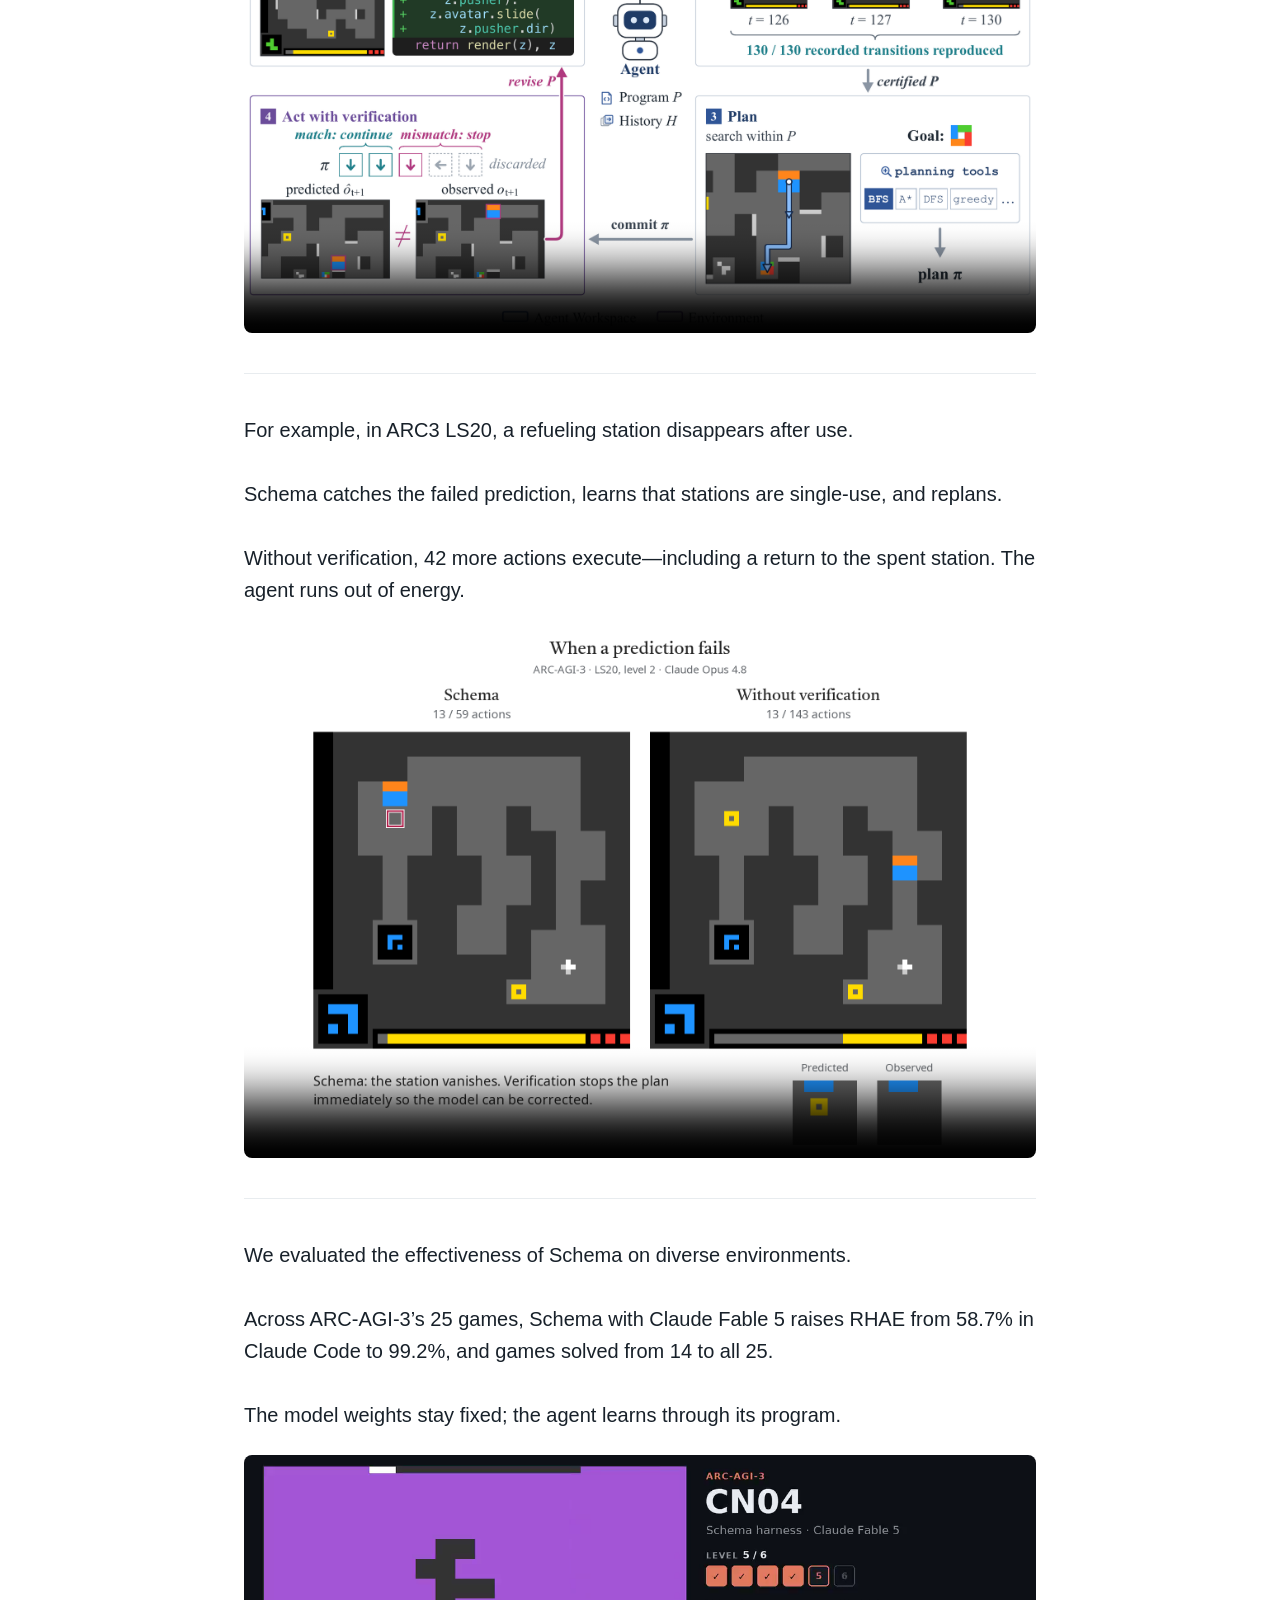
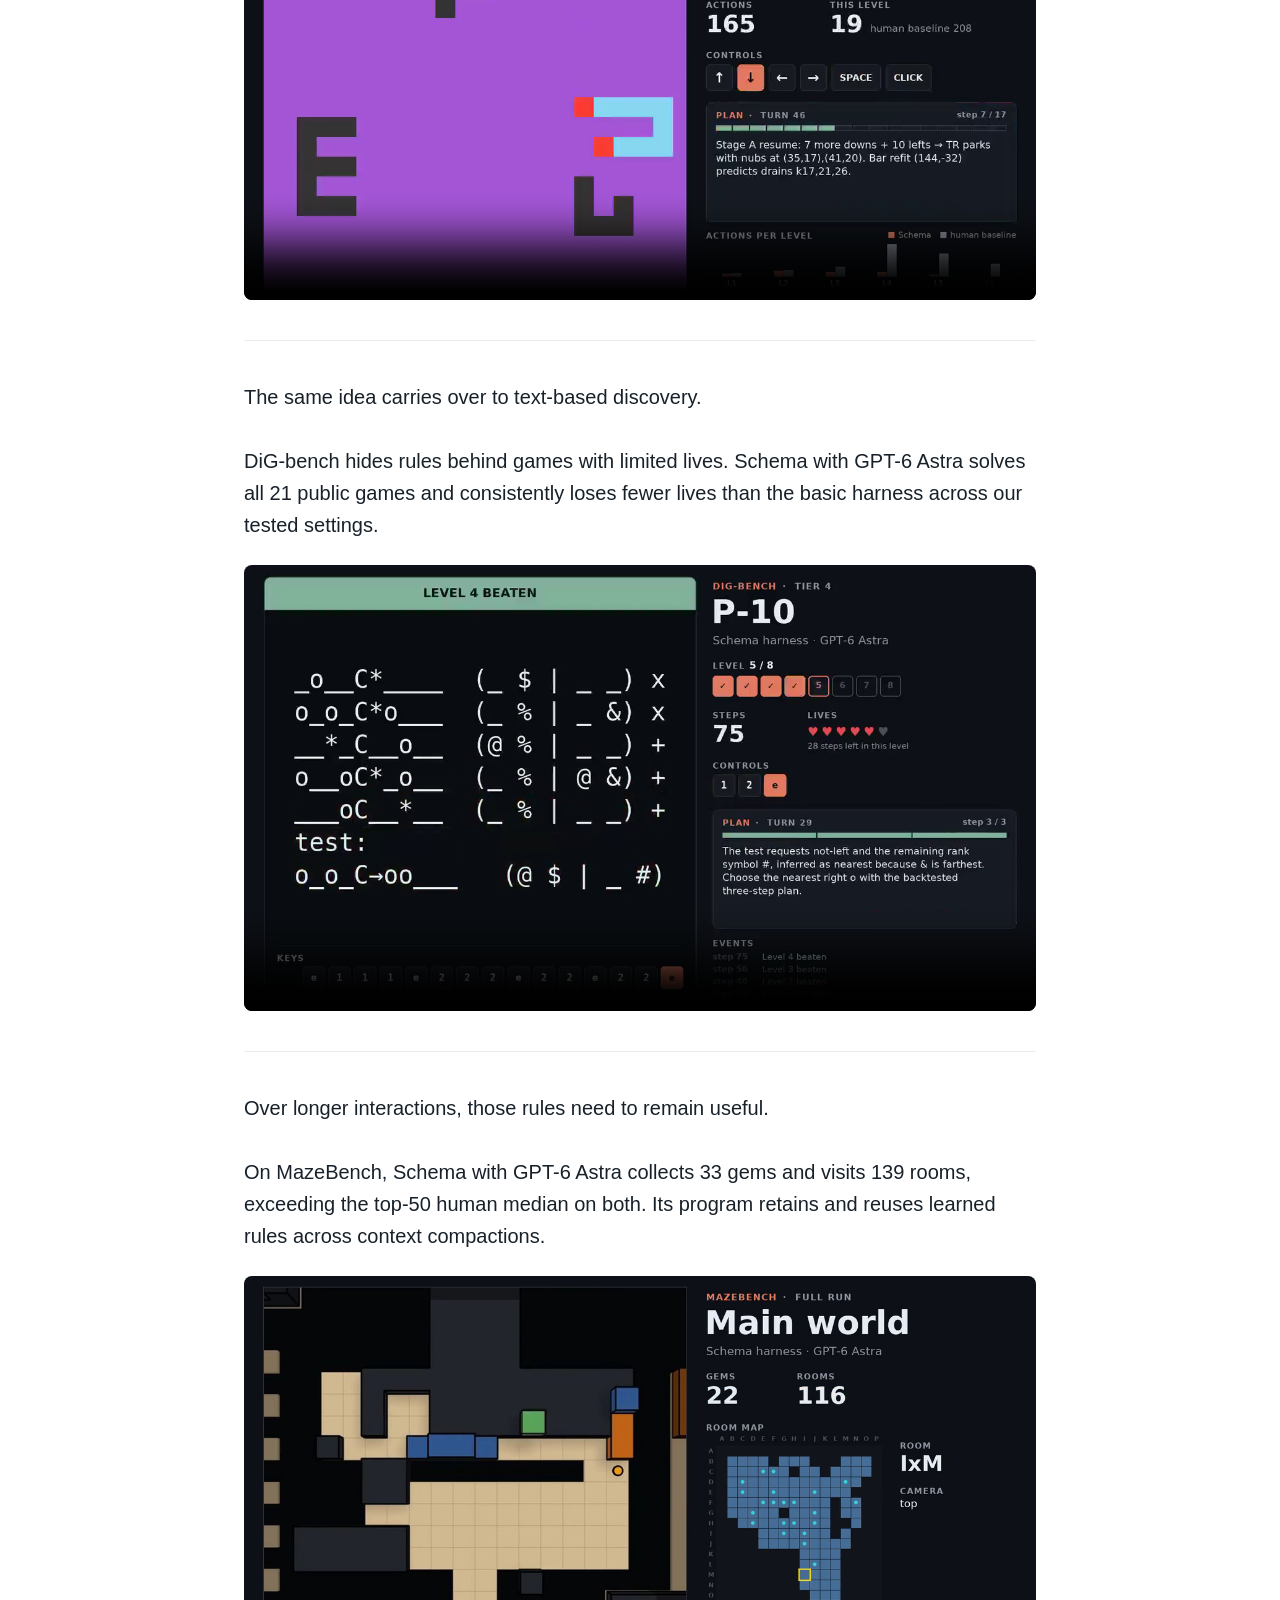
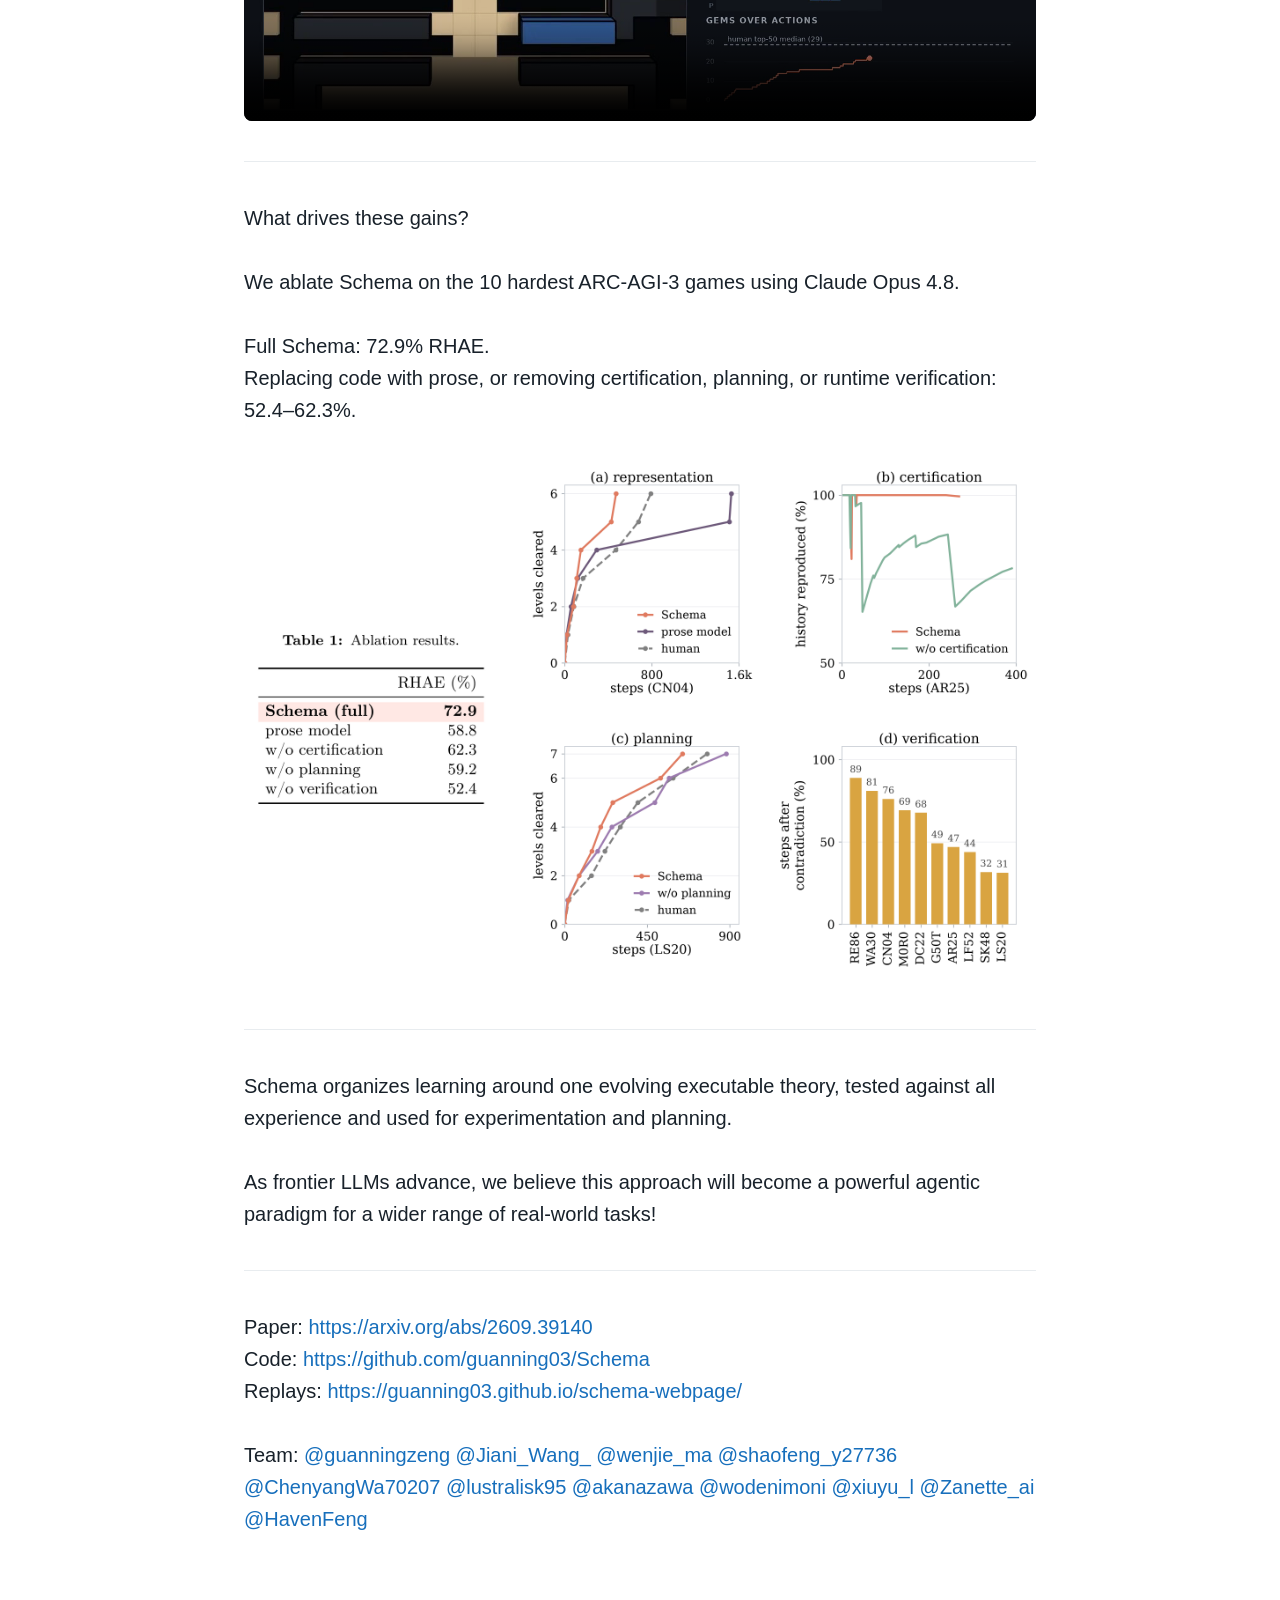
==== commit 8048631a: "Introduce evaluation across diverse environments" ====
--- a/tweet/index.html
+++ b/tweet/index.html
@@ -24,9 +24,9 @@
 Schema catches the failed prediction, learns that stations are single-use, and replans.
 
 Without verification, 42 more actions execute—including a return to the spent station. The agent runs out of energy.</p><div class="media"><video controls playsinline preload="metadata" poster="assets/04-theory-revision-poster.png?v=5020e9564320" aria-label="Complete LS20 level 2 replays, at the same action pace. Schema learns that refueling stations are single-use and finishes in 59 actions. Without runtime verification, the agent executes 42 further actions after a failed prediction, returns to a spent station, runs out of energy, and finishes after a reset in 143 actions. Short holds and red outlines mark the evidence."><source src="assets/04-theory-revision.mp4?v=b659d6a38a20" type="video/mp4"></video></div></article>
-<article id="post-5"><p class="tweet">First, ARC-AGI-3: 25 visual games with unknown mechanics.
+<article id="post-5"><p class="tweet">We evaluated the effectiveness of Schema on diverse environments.
 
-With Claude Fable 5, Schema raises RHAE from 58.7% in Claude Code to 99.2%, and games solved from 14 to all 25.
+Across ARC-AGI-3’s 25 games, Schema with Claude Fable 5 raises RHAE from 58.7% in Claude Code to 99.2%, and games solved from 14 to all 25.
 
 The model weights stay fixed; the agent learns through its program.</p><div class="media"><video controls playsinline preload="metadata" poster="assets/05-arc-gameplay-poster.png?v=5d2935fbabe6" aria-label="Complete CN04 gameplay with Schema and Claude Fable 5. The agent solves all six levels by moving and growing pieces; the replay shows the game board, plans, and level progress."><source src="assets/05-arc-gameplay.mp4?v=2736f9865833" type="video/mp4"></video></div></article>
 <article id="post-6"><p class="tweet">The same idea carries over to text-based discovery.
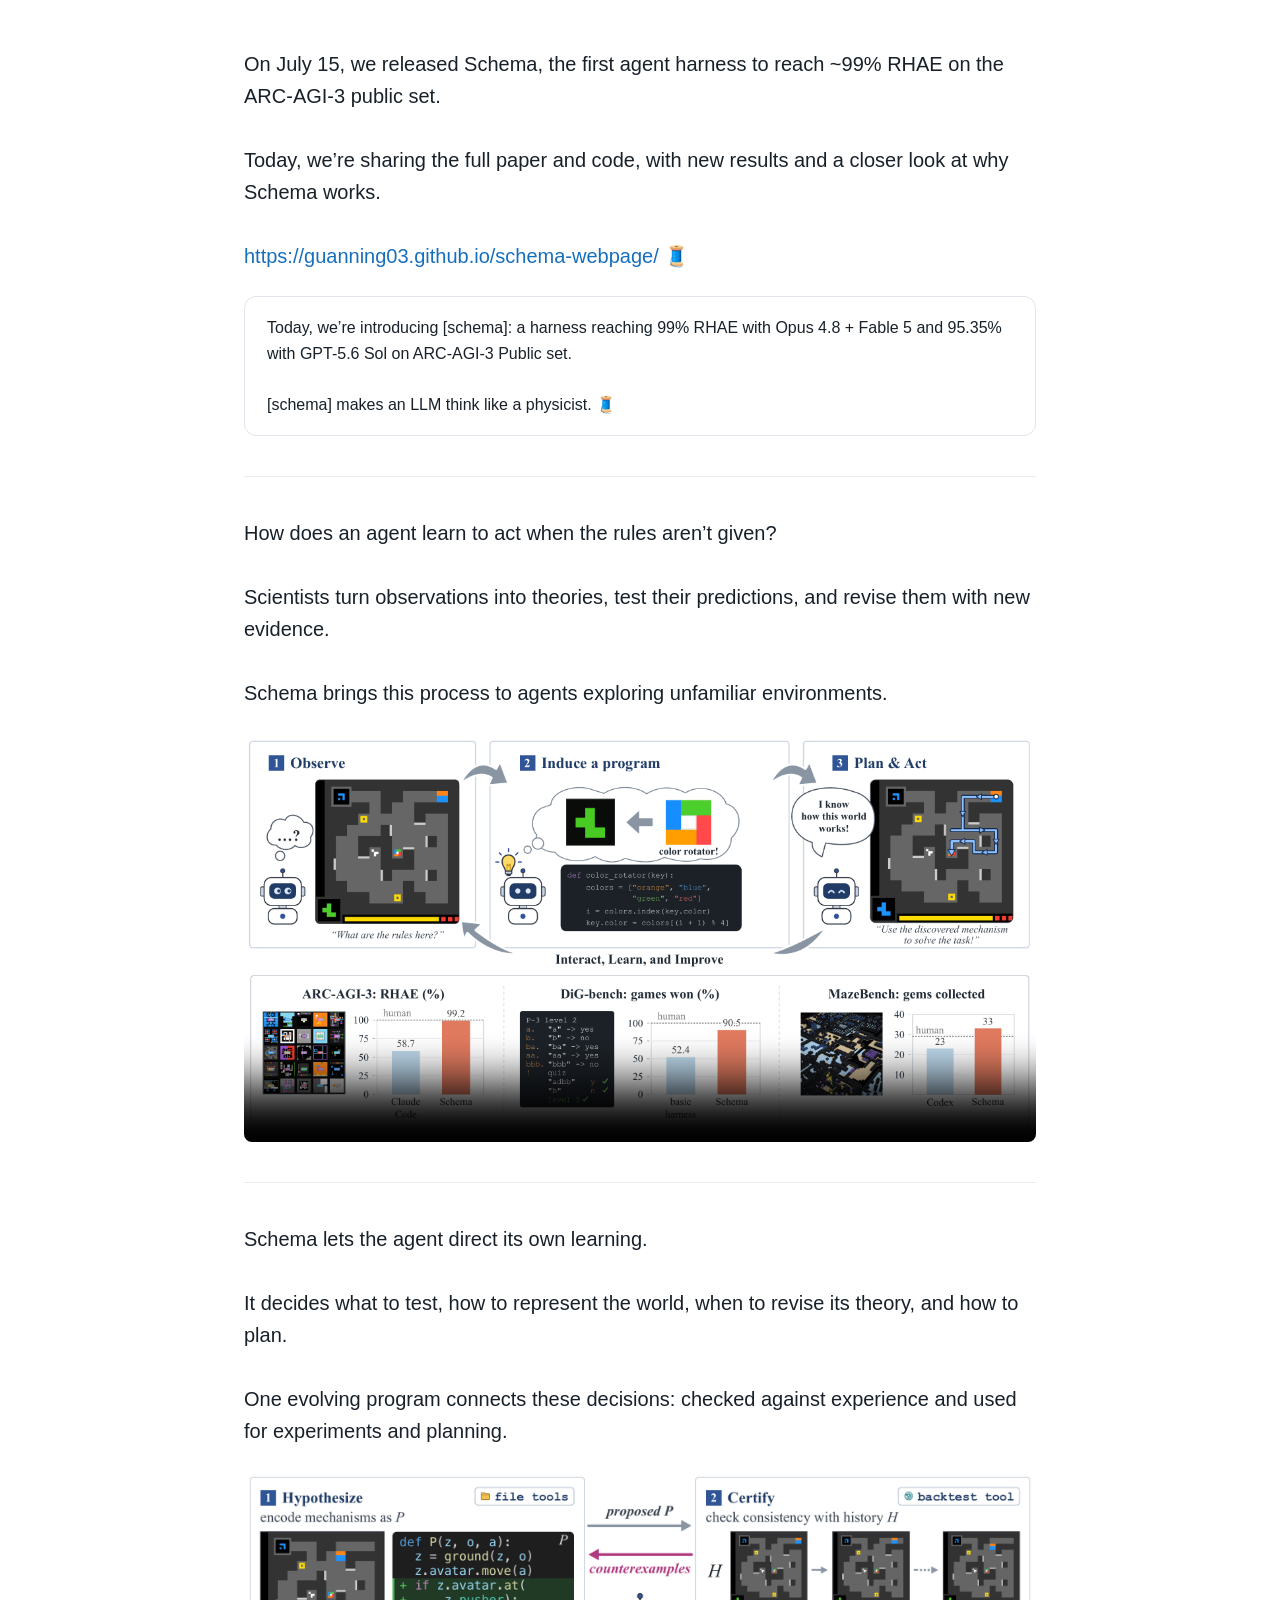
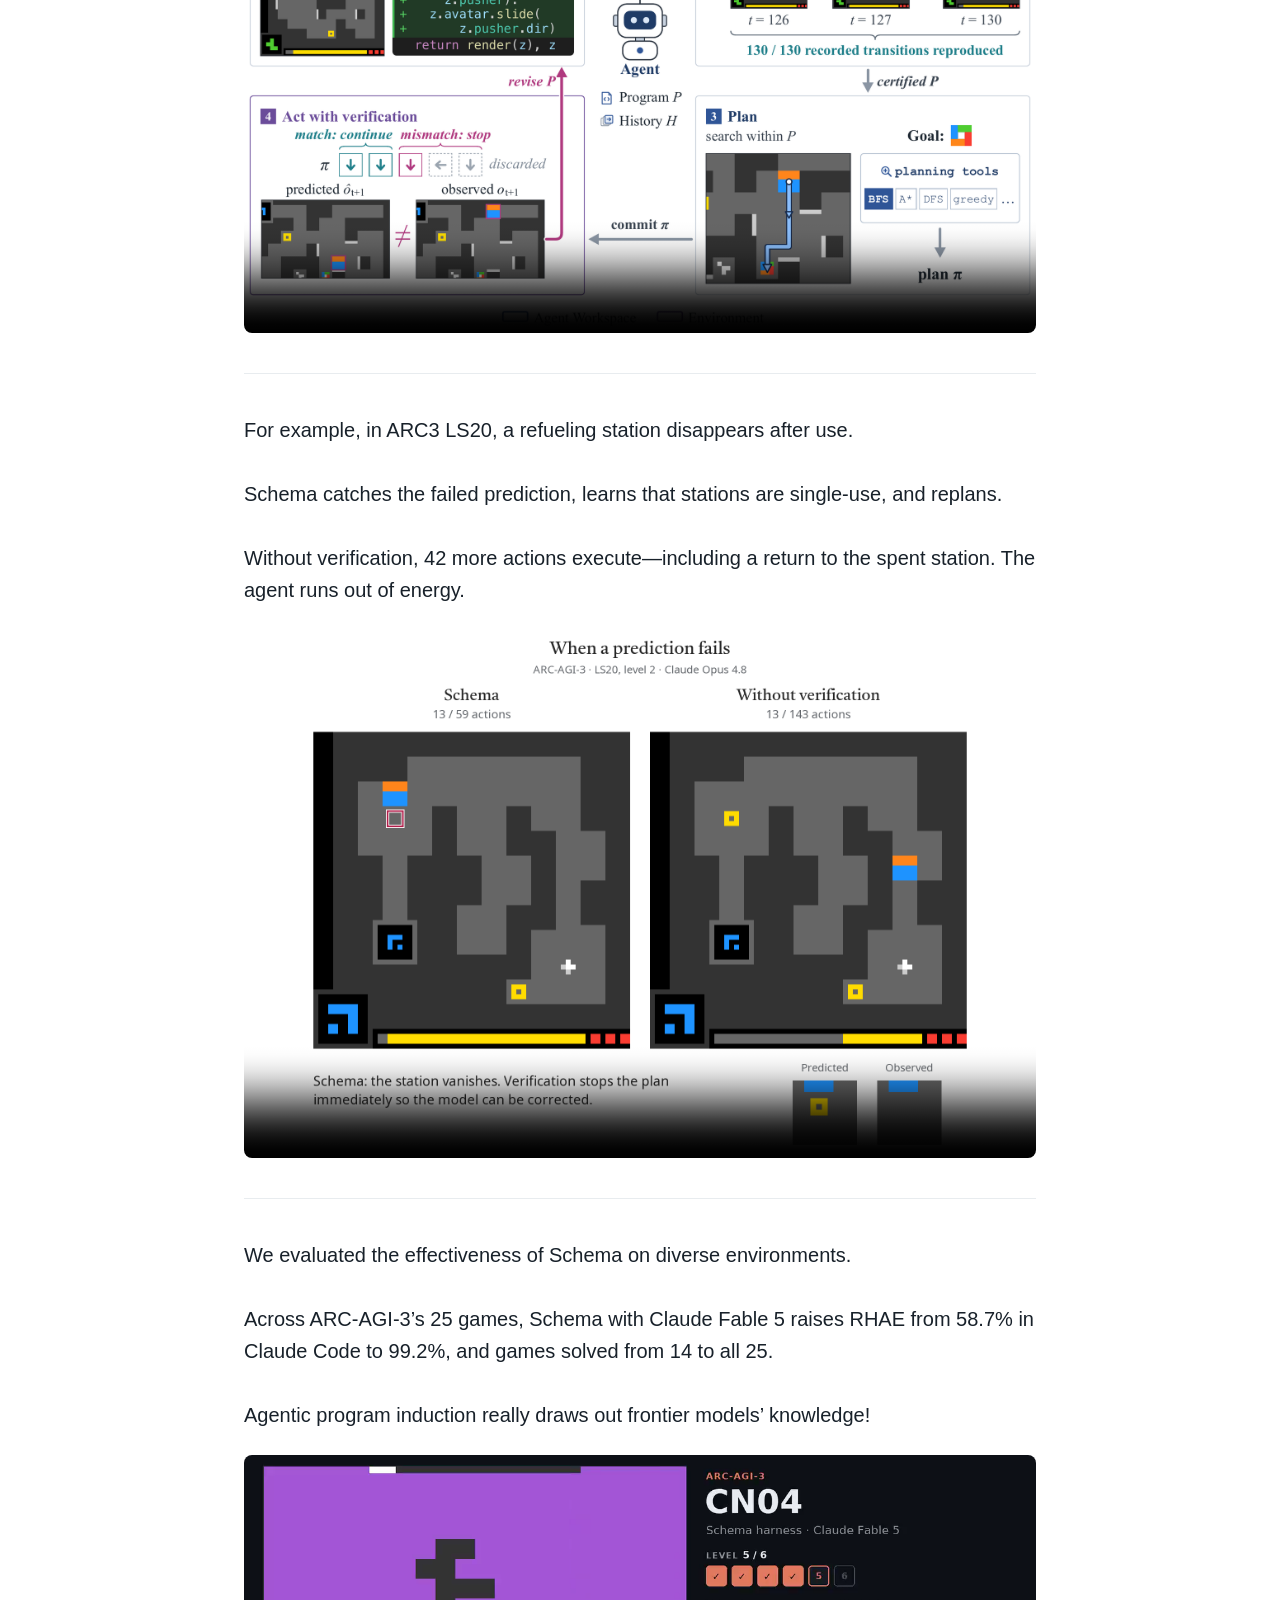
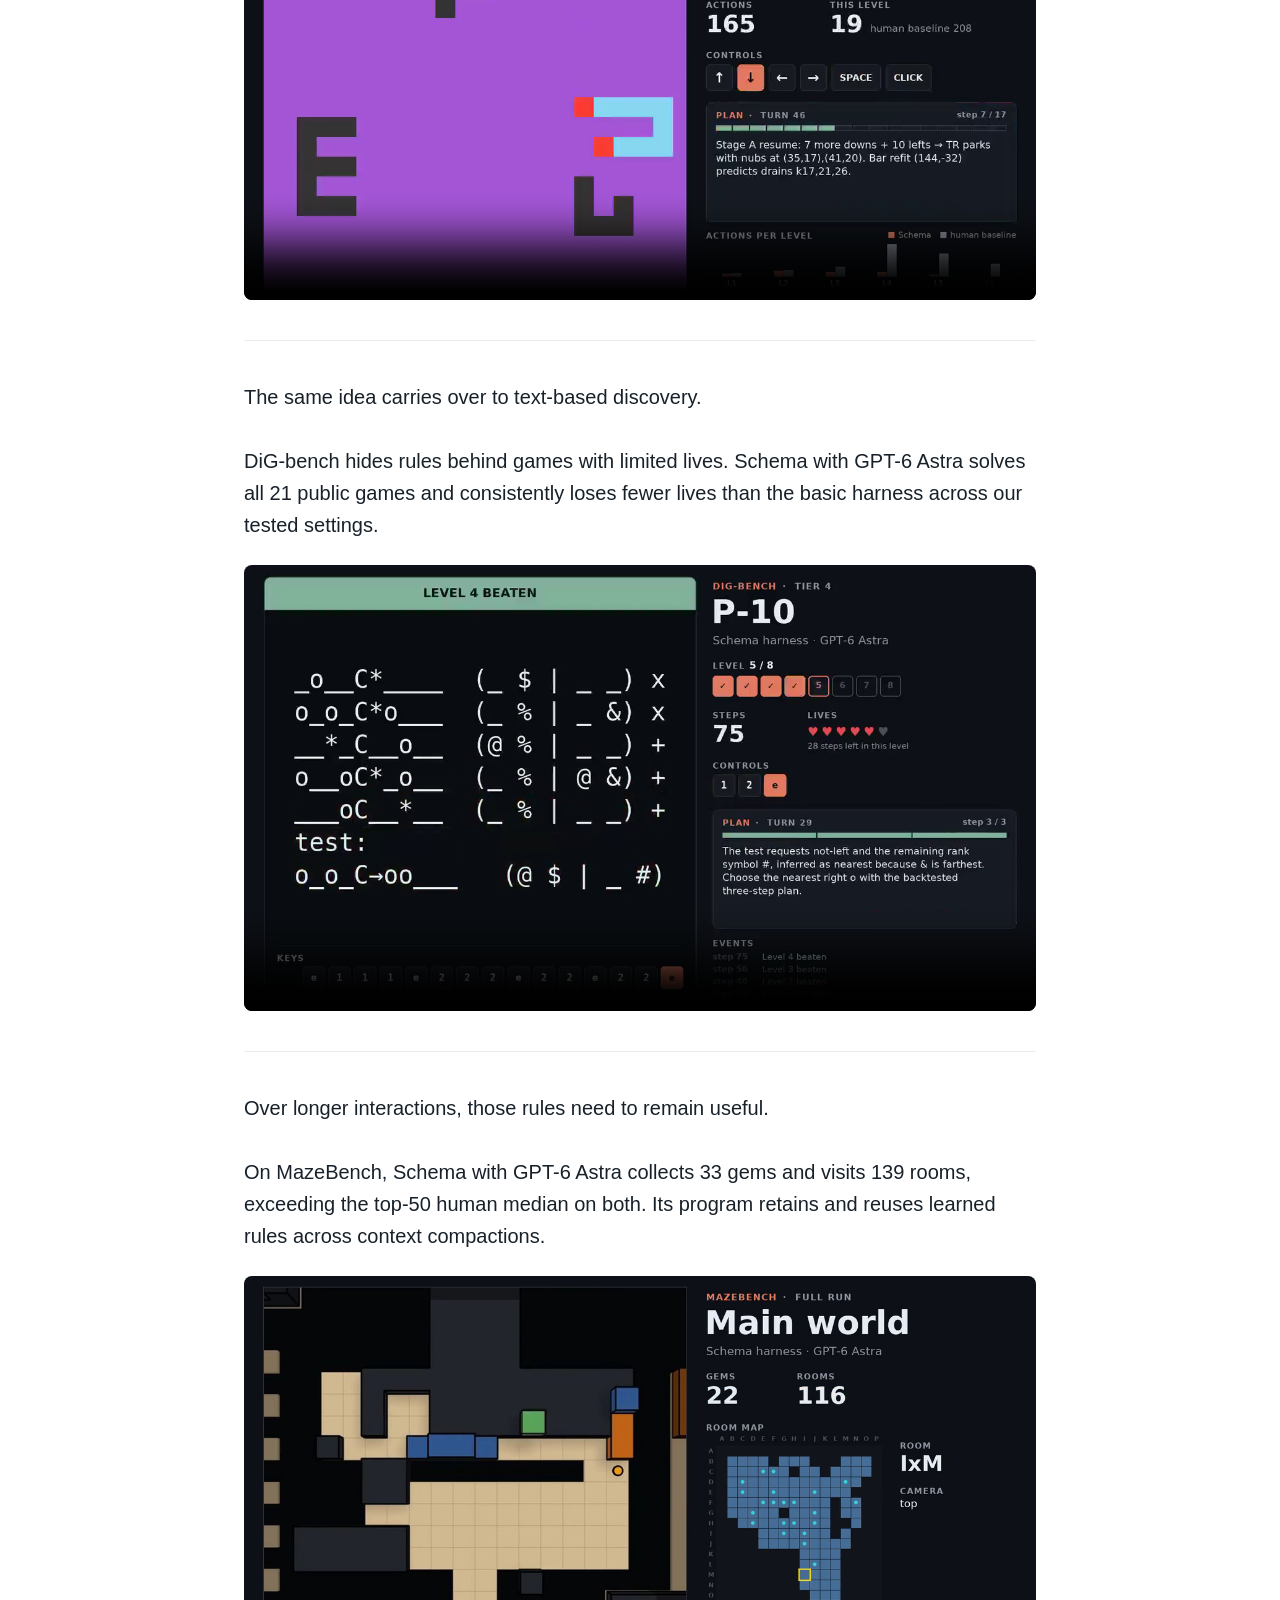
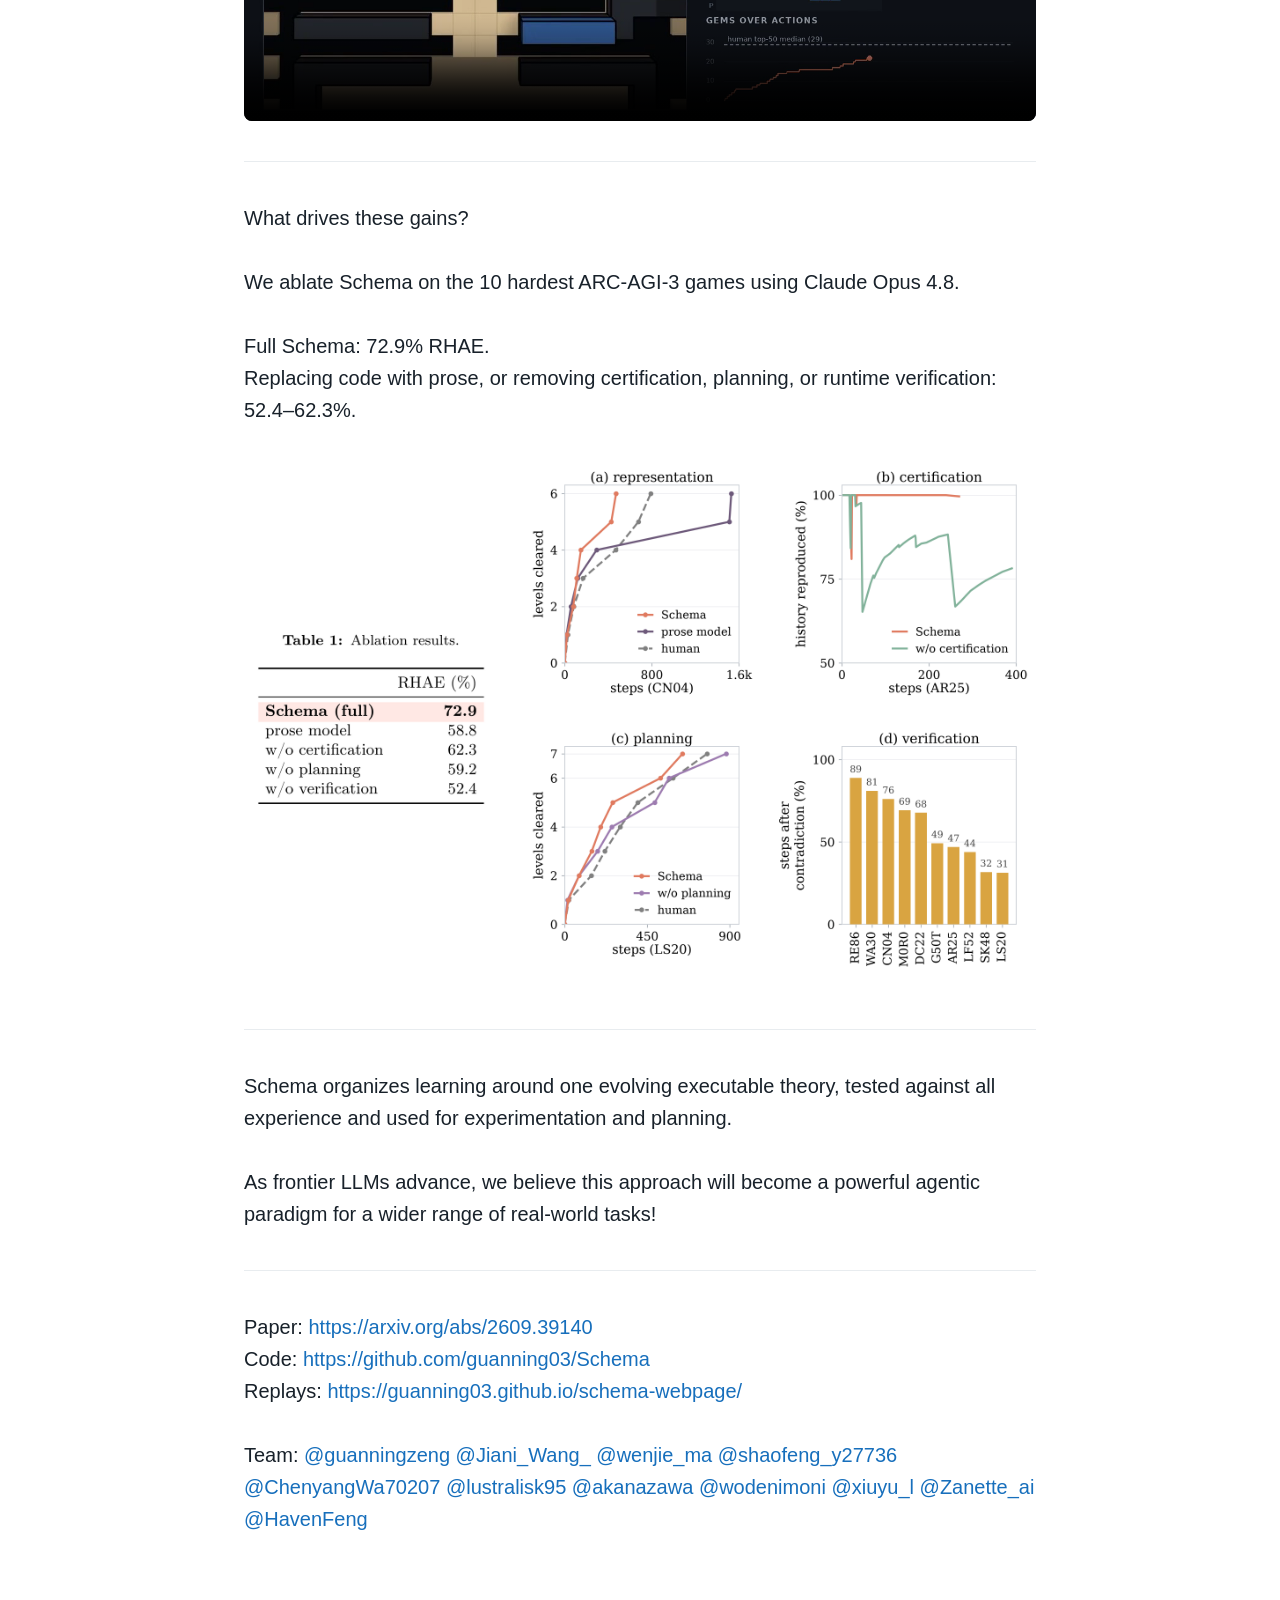
==== commit faf826ae: "Refine the ARC3 post conclusion" ====
--- a/tweet/index.html
+++ b/tweet/index.html
@@ -28,7 +28,7 @@
 
 Across ARC-AGI-3’s 25 games, Schema with Claude Fable 5 raises RHAE from 58.7% in Claude Code to 99.2%, and games solved from 14 to all 25.
 
-The model weights stay fixed; the agent learns through its program.</p><div class="media"><video controls playsinline preload="metadata" poster="assets/05-arc-gameplay-poster.png?v=5d2935fbabe6" aria-label="Complete CN04 gameplay with Schema and Claude Fable 5. The agent solves all six levels by moving and growing pieces; the replay shows the game board, plans, and level progress."><source src="assets/05-arc-gameplay.mp4?v=2736f9865833" type="video/mp4"></video></div></article>
+Agentic program induction really draws out frontier models’ knowledge!</p><div class="media"><video controls playsinline preload="metadata" poster="assets/05-arc-gameplay-poster.png?v=5d2935fbabe6" aria-label="Complete CN04 gameplay with Schema and Claude Fable 5. The agent solves all six levels by moving and growing pieces; the replay shows the game board, plans, and level progress."><source src="assets/05-arc-gameplay.mp4?v=2736f9865833" type="video/mp4"></video></div></article>
 <article id="post-6"><p class="tweet">The same idea carries over to text-based discovery.
 
 DiG-bench hides rules behind games with limited lives. Schema with GPT-6 Astra solves all 21 public games and consistently loses fewer lives than the basic harness across our tested settings.</p><div class="media"><video controls playsinline preload="metadata" poster="assets/06-dig-gameplay-poster.png?v=7e734adf89d7" aria-label="Complete DiG-bench P-10 gameplay with Schema and GPT-6 Astra. The agent discovers hidden rules from symbolic examples, tests them, and clears all eight levels with limited lives."><source src="assets/06-dig-gameplay.mp4?v=9d28a227396f" type="video/mp4"></video></div></article>
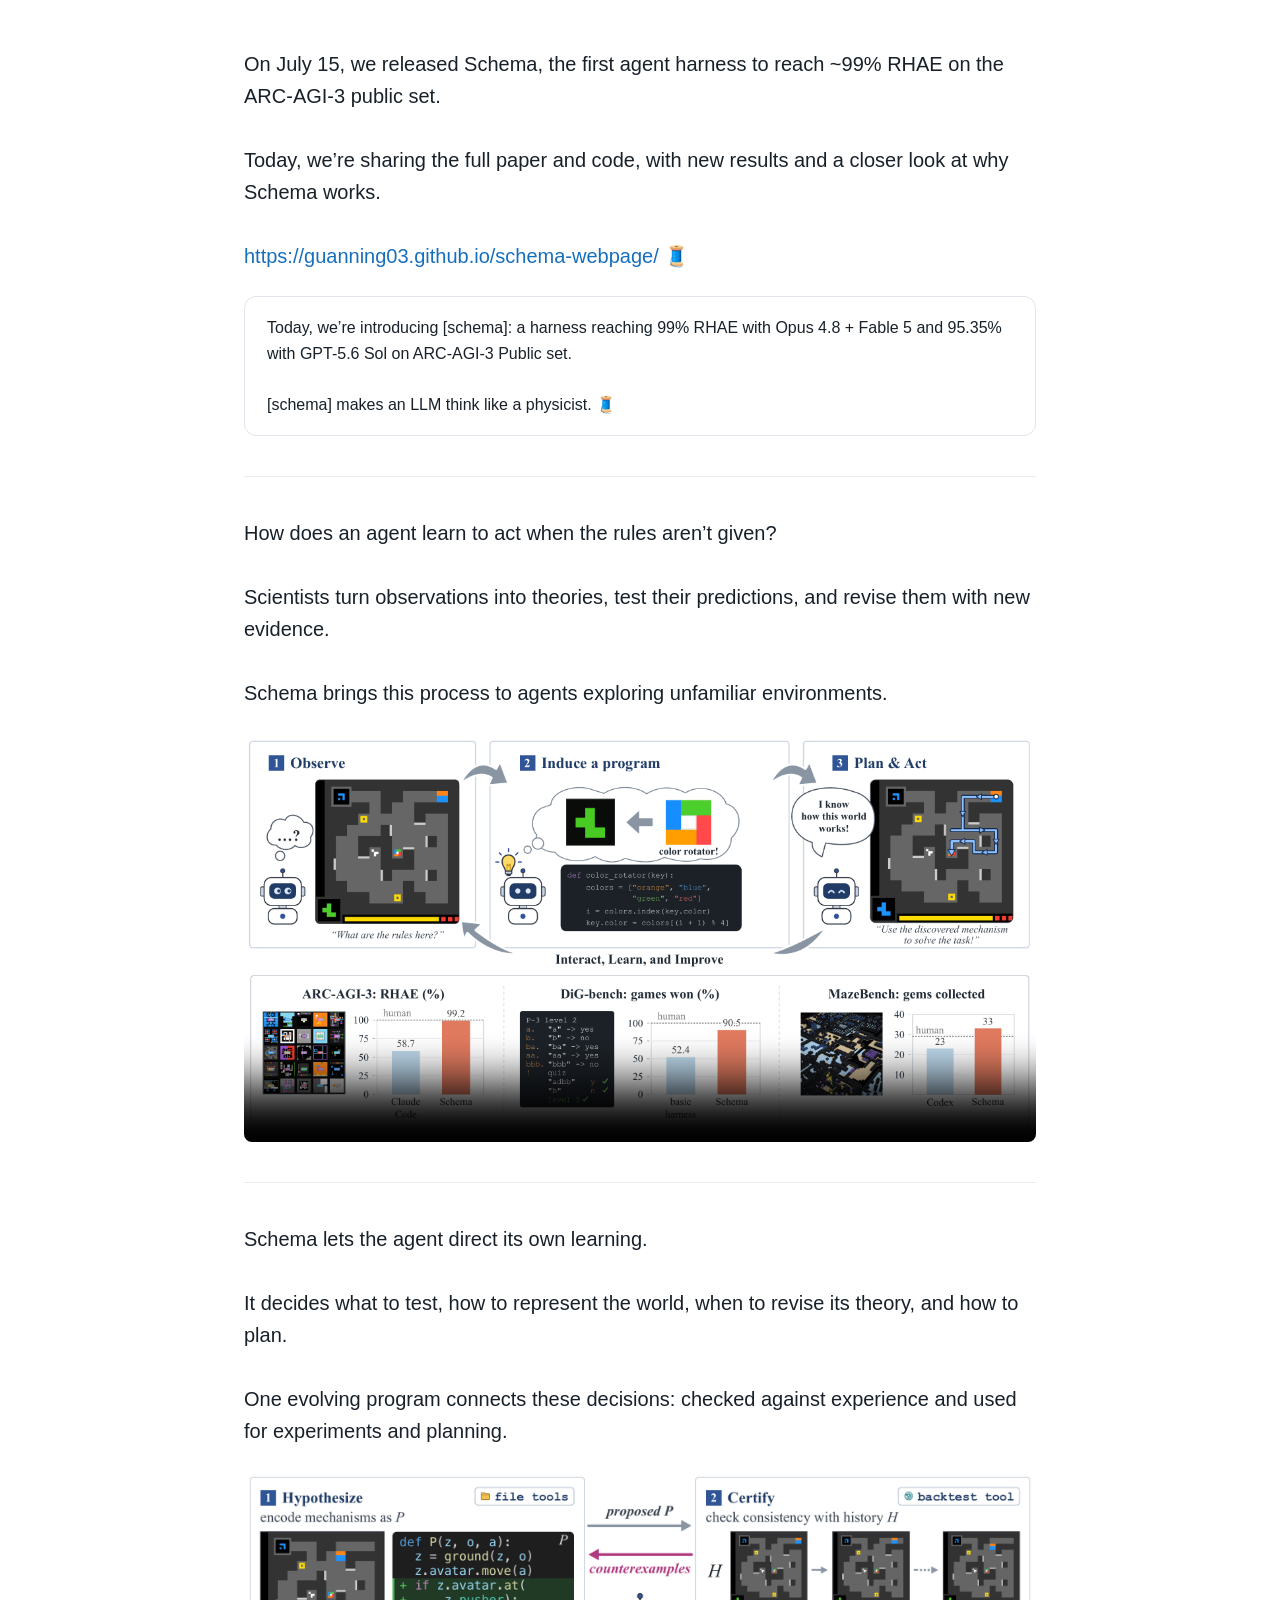
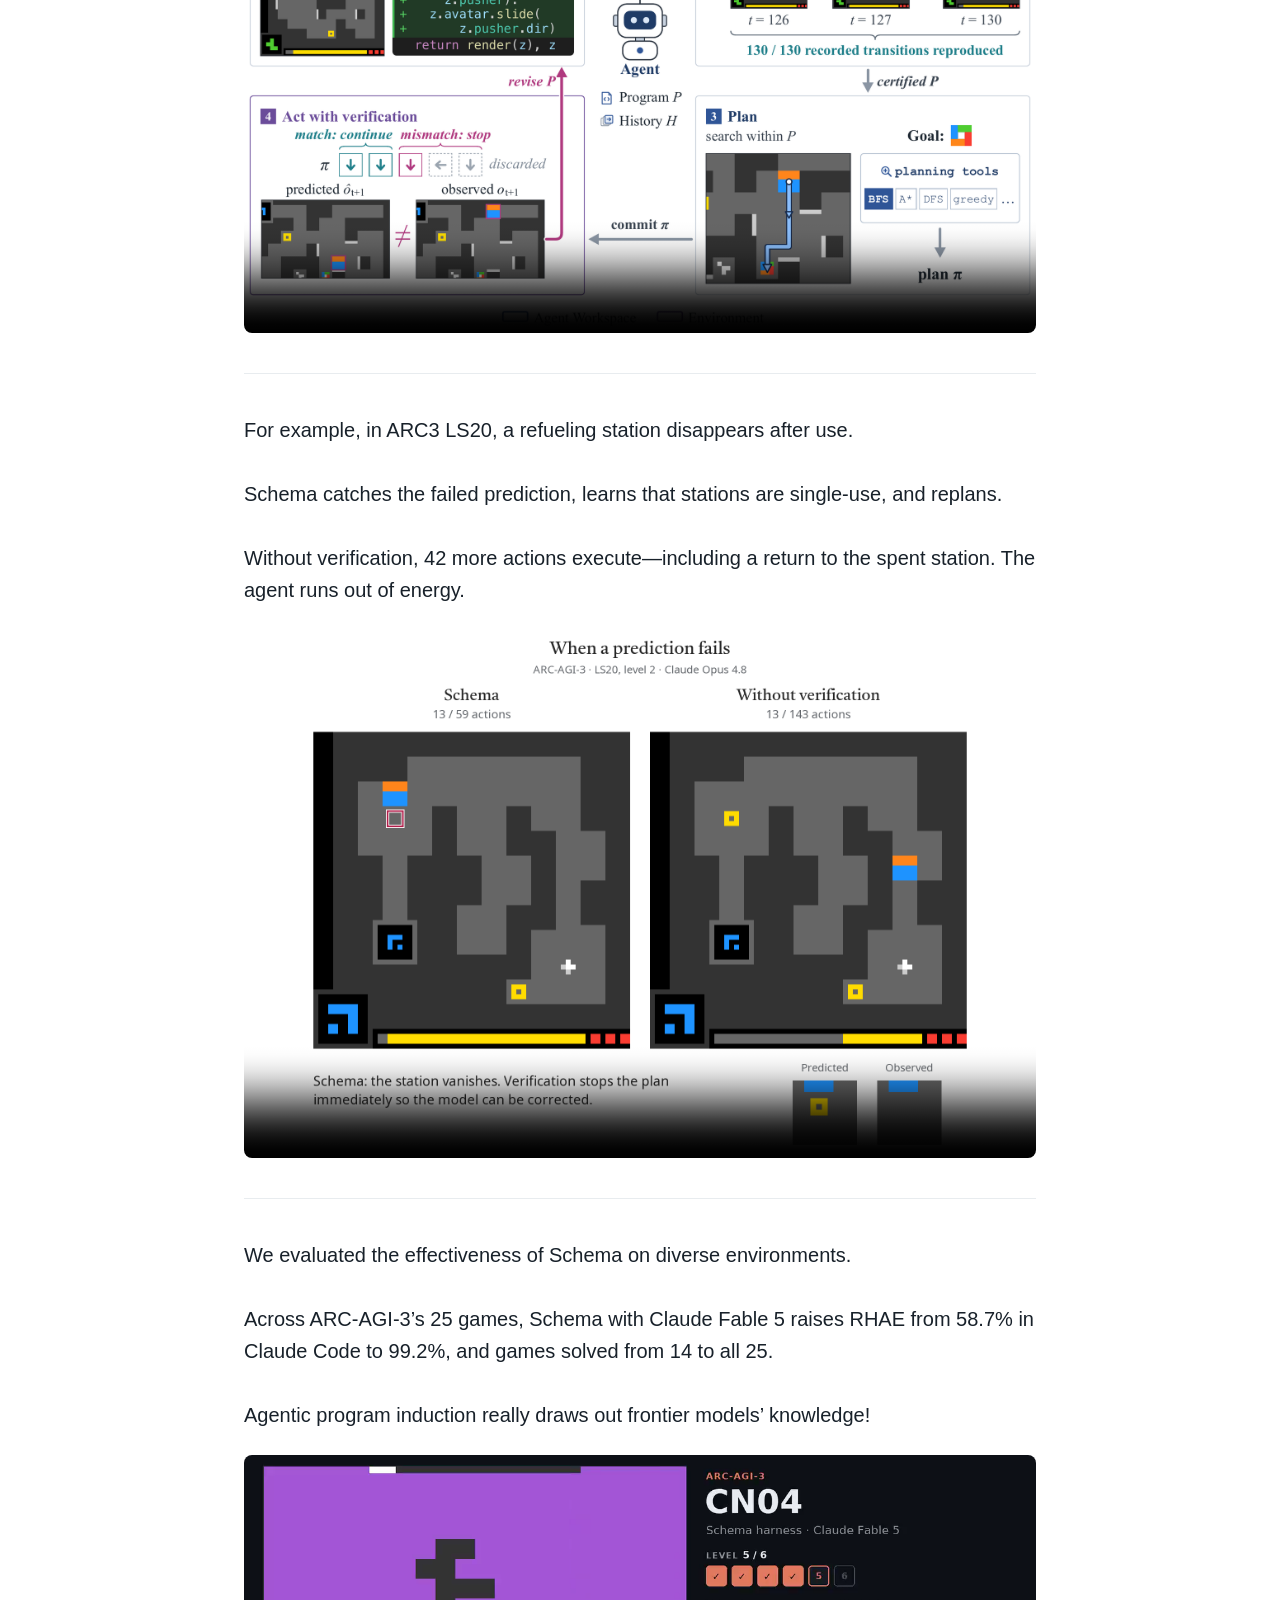
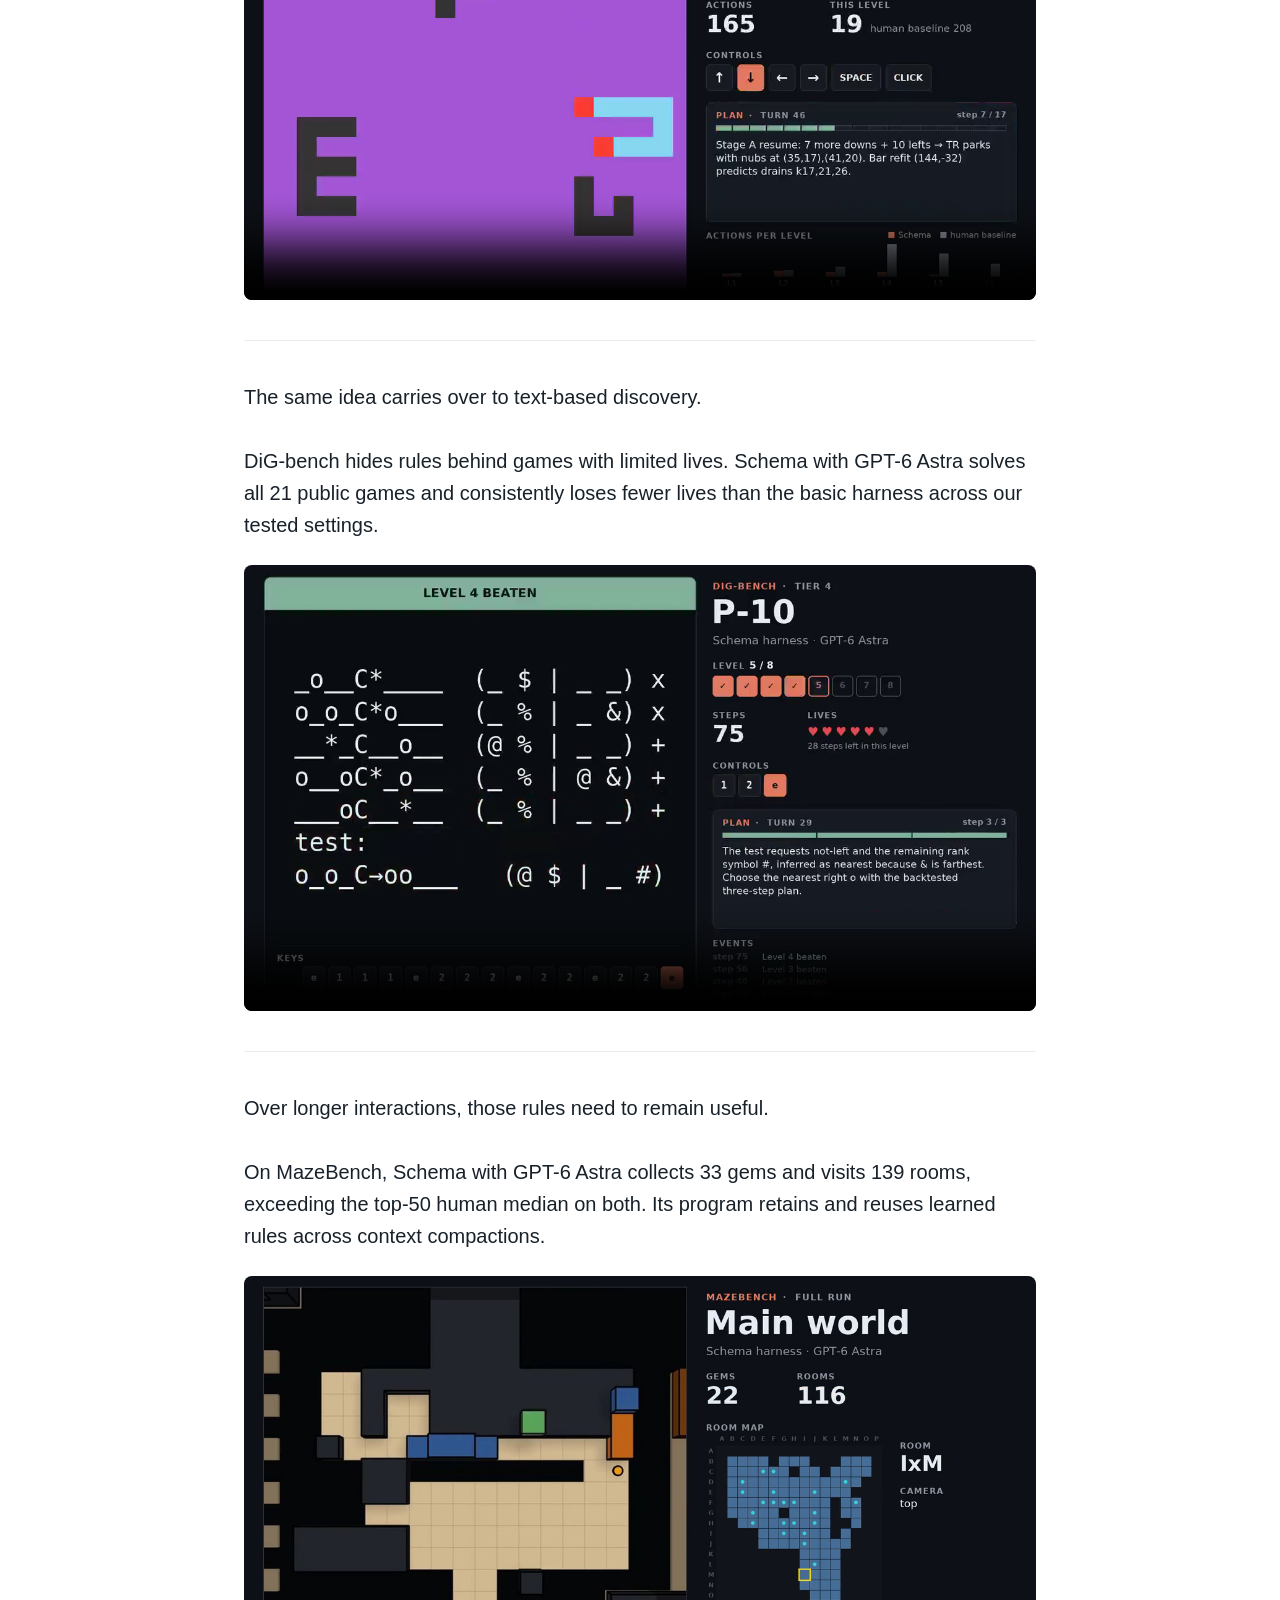
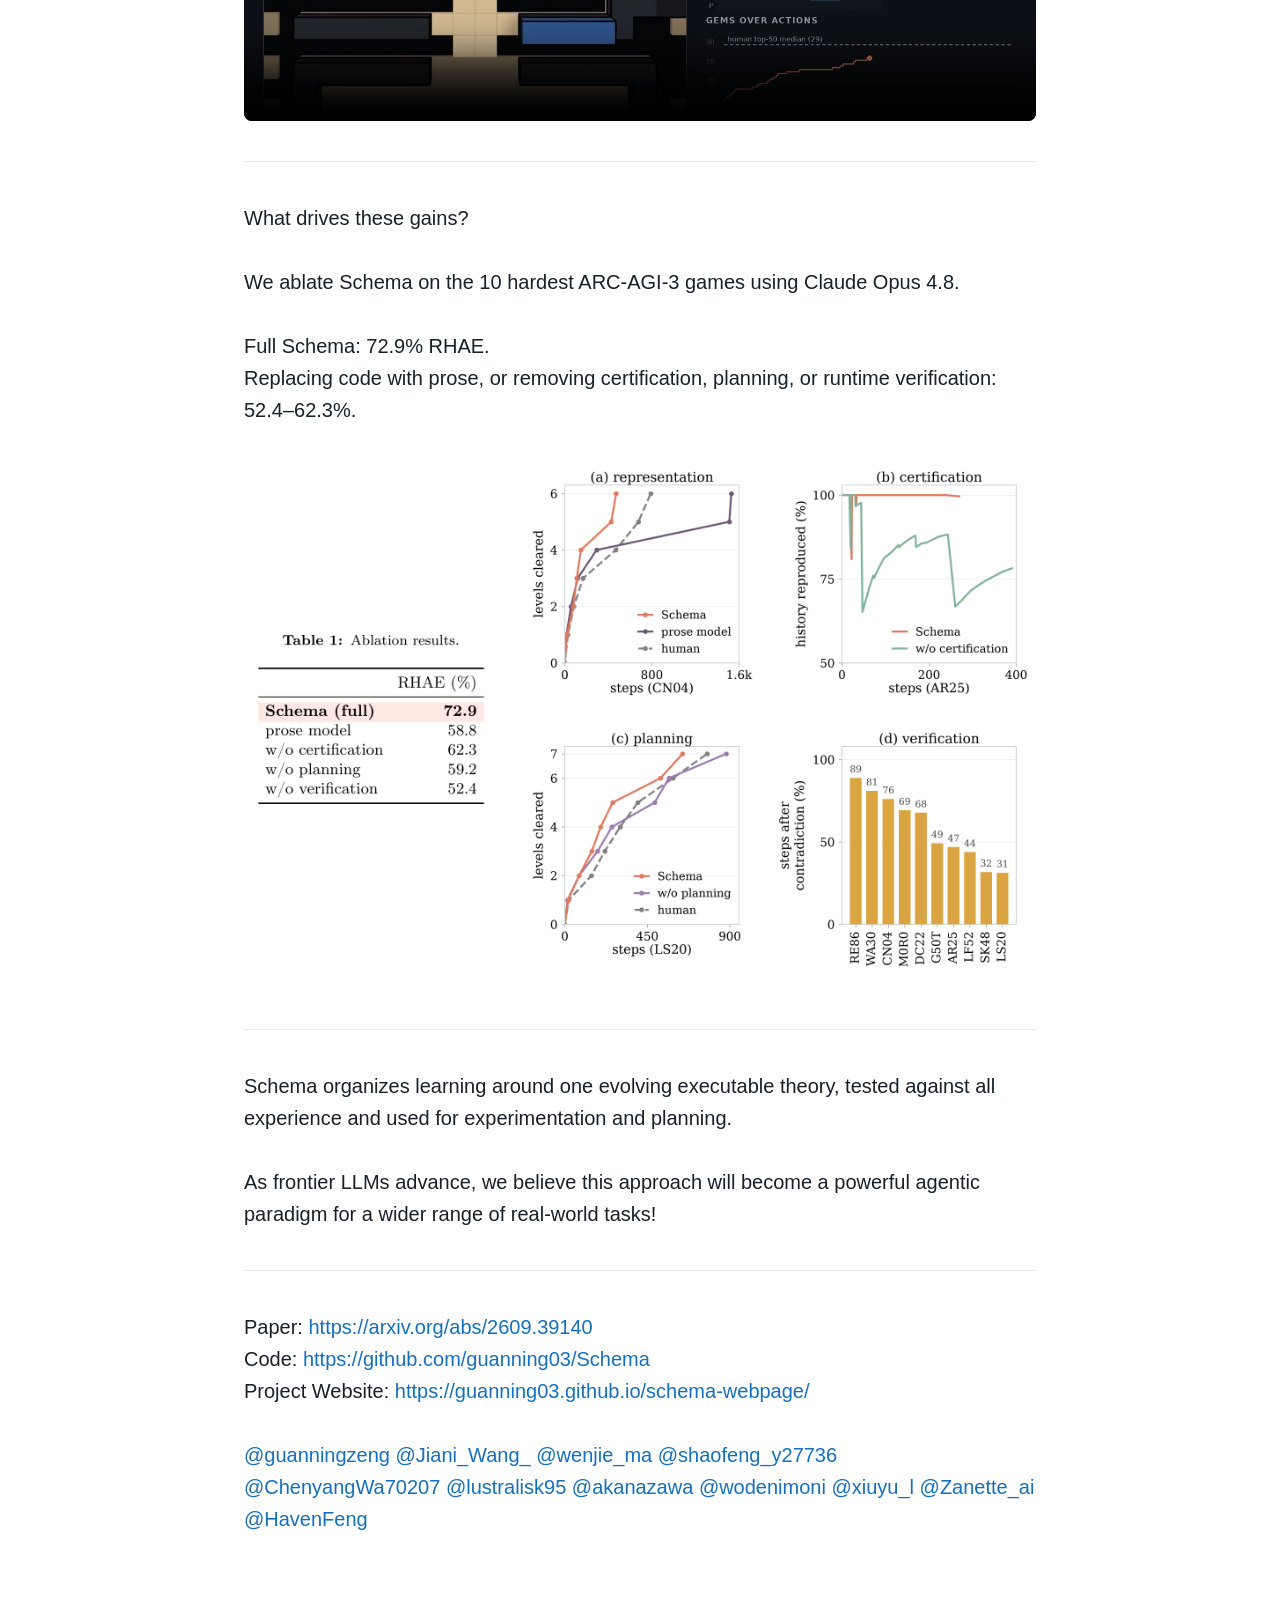
==== commit 3029c94c: "Refine project link and team mentions in the final tweet" ====
--- a/tweet/index.html
+++ b/tweet/index.html
@@ -46,9 +46,9 @@
 As frontier LLMs advance, we believe this approach will become a powerful agentic paradigm for a wider range of real-world tasks!</p><div class="media"></div></article>
 <article id="post-10"><p class="tweet">Paper: <a href="https://arxiv.org/abs/2609.39140" target="_blank" rel="noopener noreferrer">https://arxiv.org/abs/2609.39140</a>
 Code: <a href="https://github.com/guanning03/Schema" target="_blank" rel="noopener noreferrer">https://github.com/guanning03/Schema</a>
-Replays: <a href="https://guanning03.github.io/schema-webpage/" target="_blank" rel="noopener noreferrer">https://guanning03.github.io/schema-webpage/</a>
+Project Website: <a href="https://guanning03.github.io/schema-webpage/" target="_blank" rel="noopener noreferrer">https://guanning03.github.io/schema-webpage/</a>
 
-Team: <a href="https://x.com/guanningzeng" target="_blank" rel="noopener noreferrer">@guanningzeng</a> <a href="https://x.com/Jiani_Wang_" target="_blank" rel="noopener noreferrer">@Jiani_Wang_</a> <a href="https://x.com/wenjie_ma" target="_blank" rel="noopener noreferrer">@wenjie_ma</a> <a href="https://x.com/shaofeng_y27736" target="_blank" rel="noopener noreferrer">@shaofeng_y27736</a> <a href="https://x.com/ChenyangWa70207" target="_blank" rel="noopener noreferrer">@ChenyangWa70207</a> <a href="https://x.com/lustralisk95" target="_blank" rel="noopener noreferrer">@lustralisk95</a> <a href="https://x.com/akanazawa" target="_blank" rel="noopener noreferrer">@akanazawa</a> <a href="https://x.com/wodenimoni" target="_blank" rel="noopener noreferrer">@wodenimoni</a> <a href="https://x.com/xiuyu_l" target="_blank" rel="noopener noreferrer">@xiuyu_l</a> <a href="https://x.com/Zanette_ai" target="_blank" rel="noopener noreferrer">@Zanette_ai</a> <a href="https://x.com/HavenFeng" target="_blank" rel="noopener noreferrer">@HavenFeng</a></p><div class="media"></div></article></main><script>
+<a href="https://x.com/guanningzeng" target="_blank" rel="noopener noreferrer">@guanningzeng</a> <a href="https://x.com/Jiani_Wang_" target="_blank" rel="noopener noreferrer">@Jiani_Wang_</a> <a href="https://x.com/wenjie_ma" target="_blank" rel="noopener noreferrer">@wenjie_ma</a> <a href="https://x.com/shaofeng_y27736" target="_blank" rel="noopener noreferrer">@shaofeng_y27736</a> <a href="https://x.com/ChenyangWa70207" target="_blank" rel="noopener noreferrer">@ChenyangWa70207</a> <a href="https://x.com/lustralisk95" target="_blank" rel="noopener noreferrer">@lustralisk95</a> <a href="https://x.com/akanazawa" target="_blank" rel="noopener noreferrer">@akanazawa</a> <a href="https://x.com/wodenimoni" target="_blank" rel="noopener noreferrer">@wodenimoni</a> <a href="https://x.com/xiuyu_l" target="_blank" rel="noopener noreferrer">@xiuyu_l</a> <a href="https://x.com/Zanette_ai" target="_blank" rel="noopener noreferrer">@Zanette_ai</a> <a href="https://x.com/HavenFeng" target="_blank" rel="noopener noreferrer">@HavenFeng</a></p><div class="media"></div></article></main><script>
 if(!window.matchMedia('(prefers-reduced-motion: reduce)').matches){
   const observer=new IntersectionObserver(entries=>{
     for(const entry of entries){
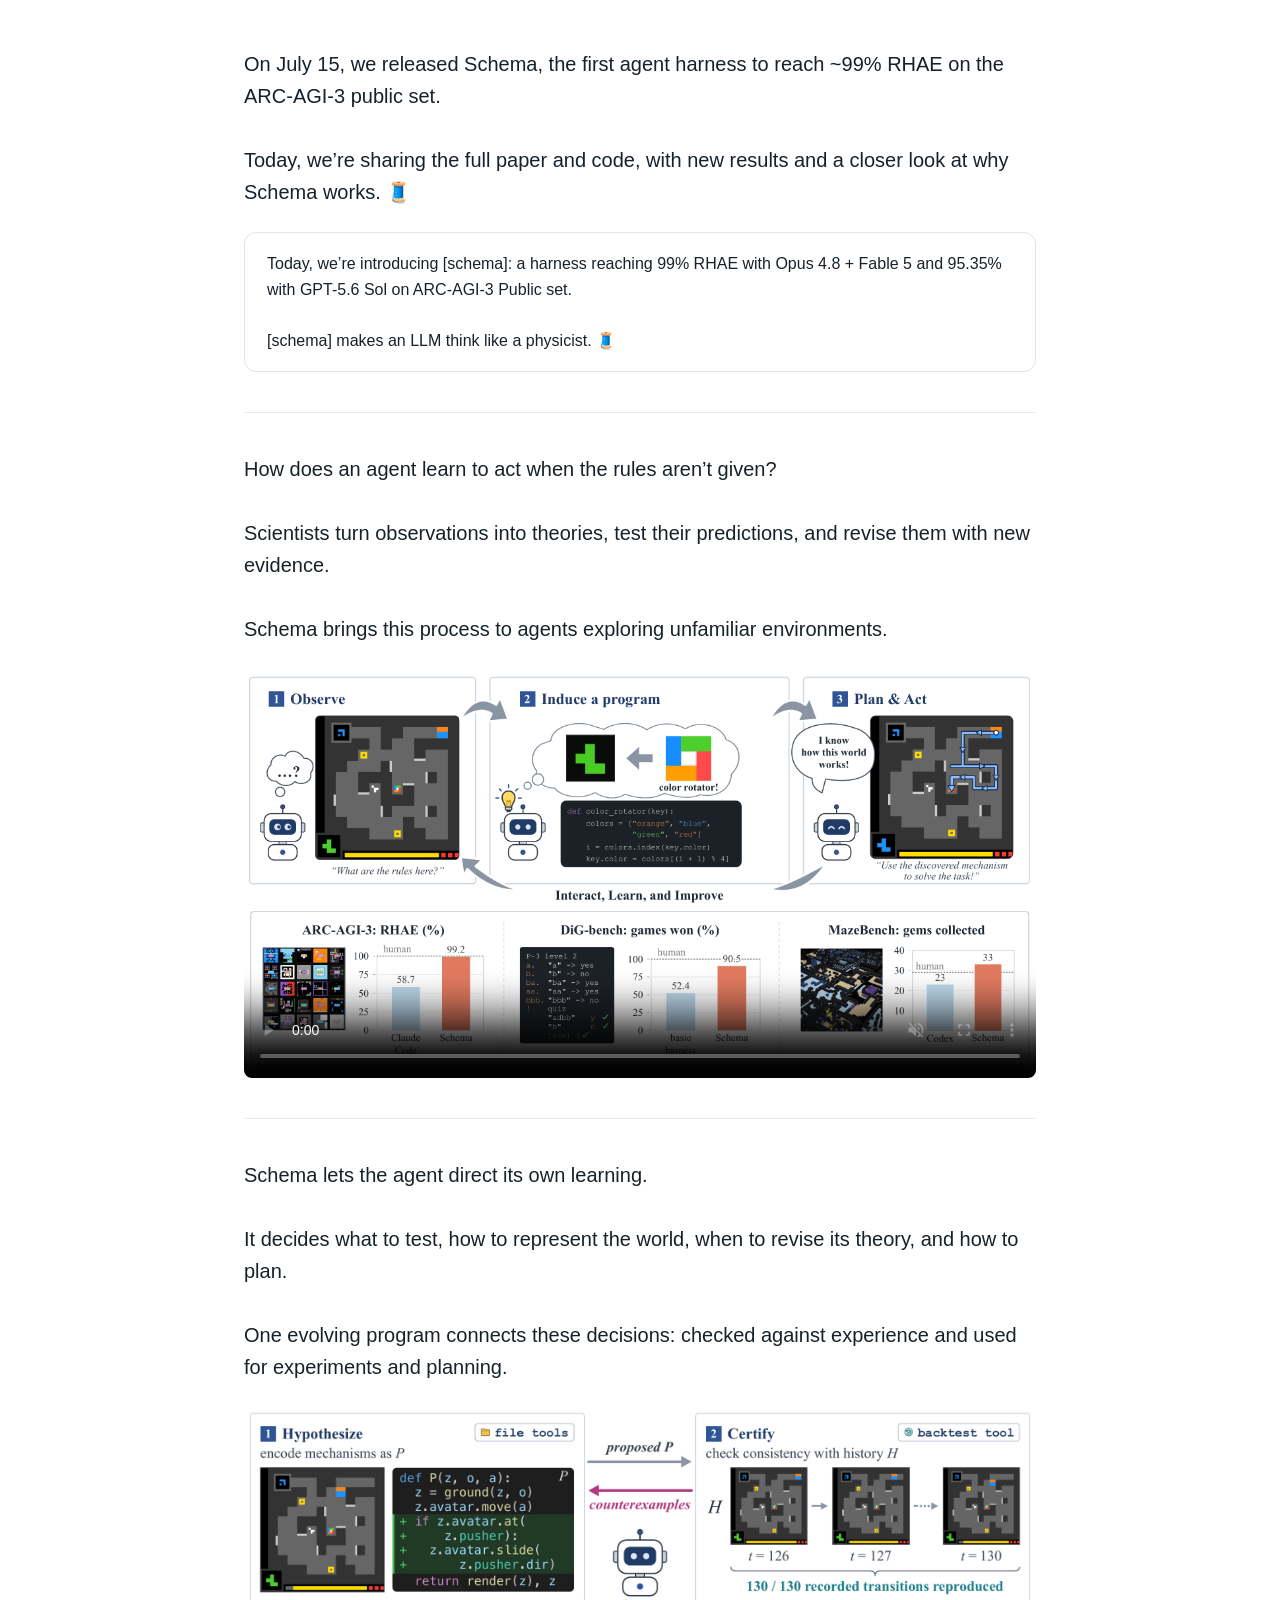
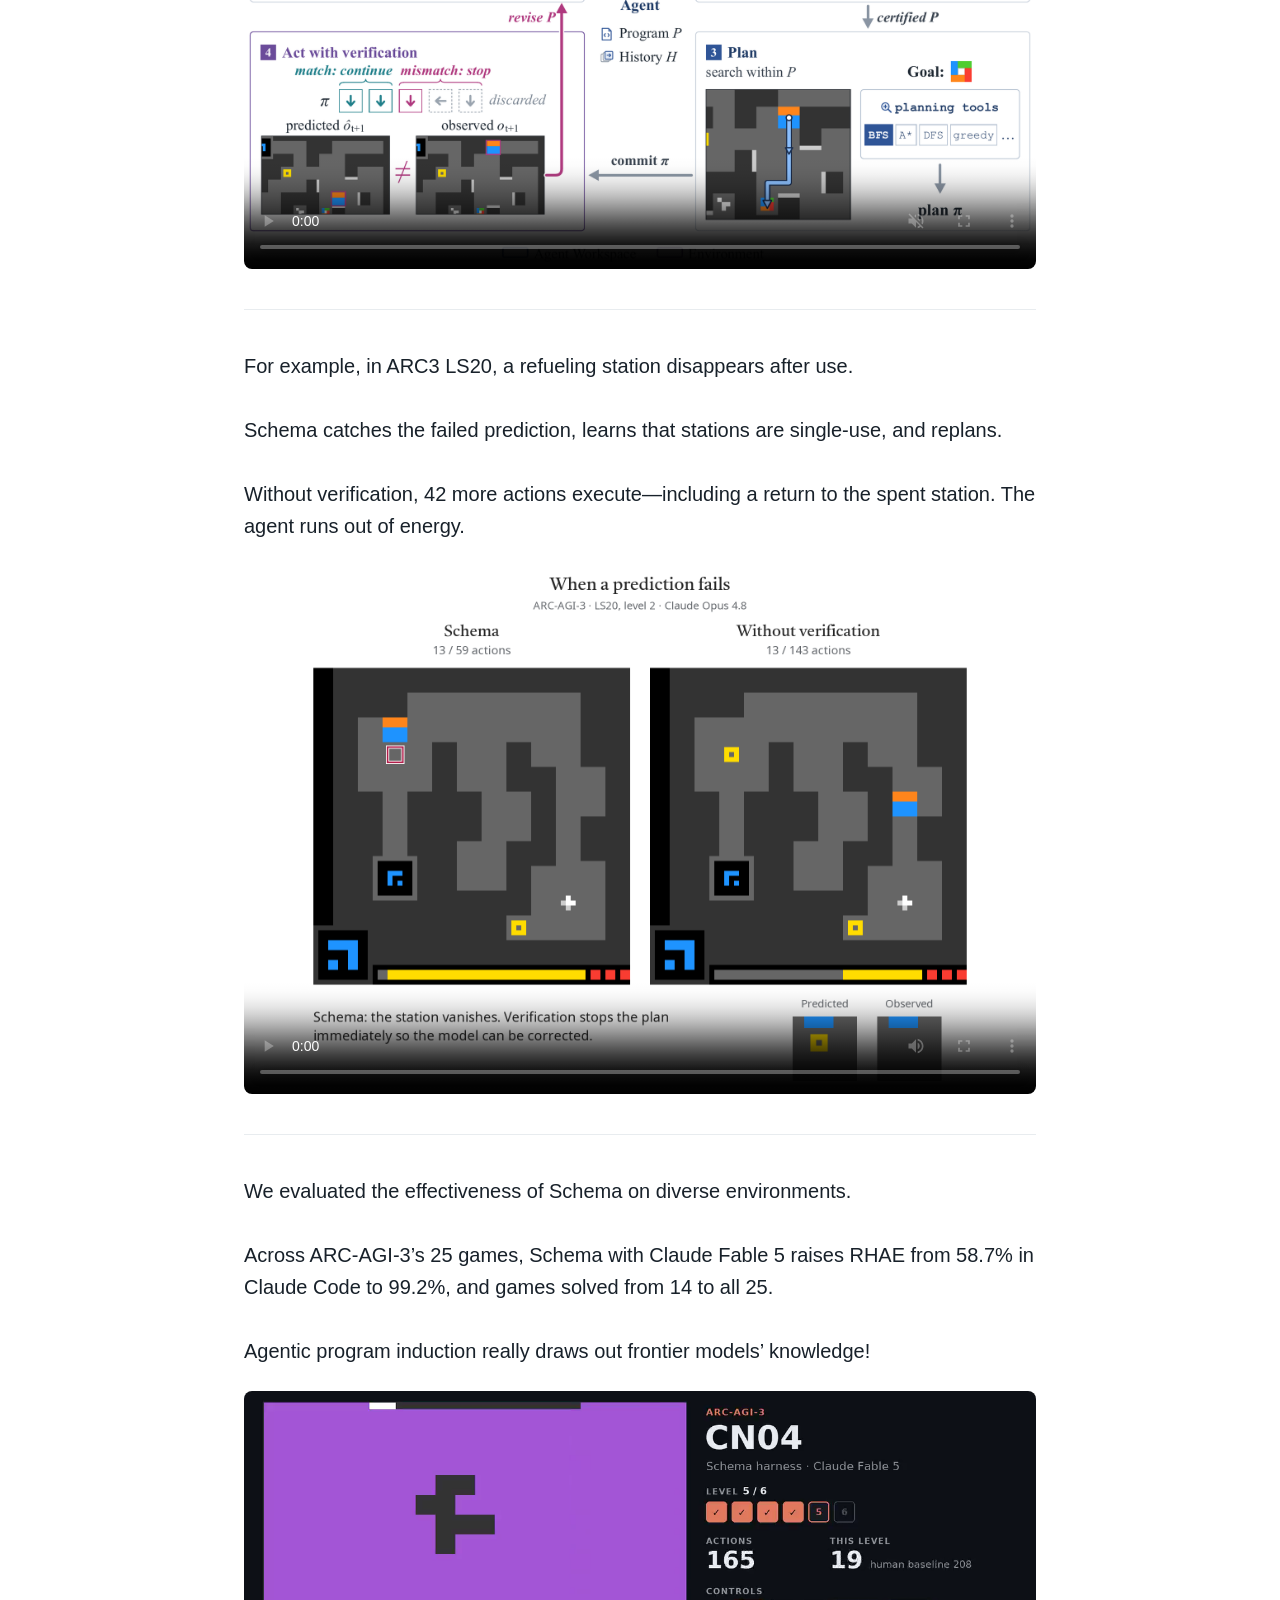
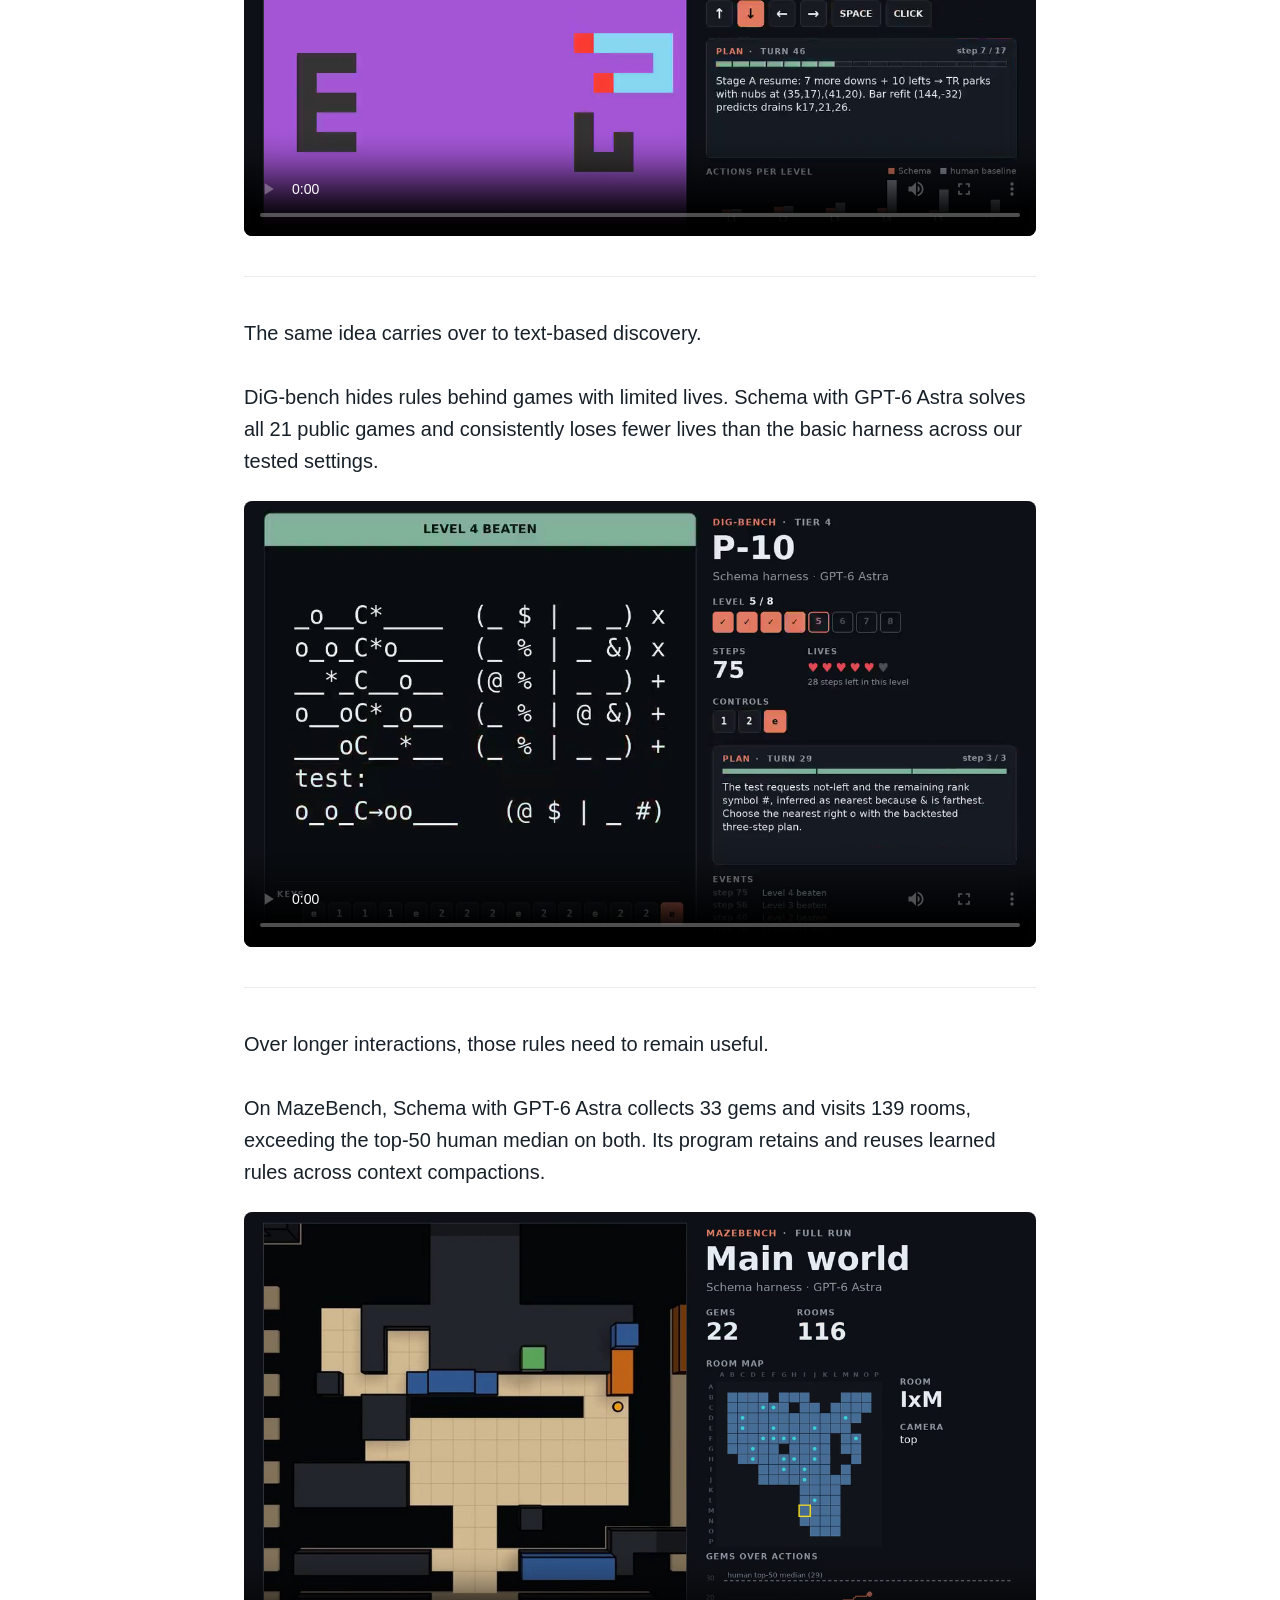
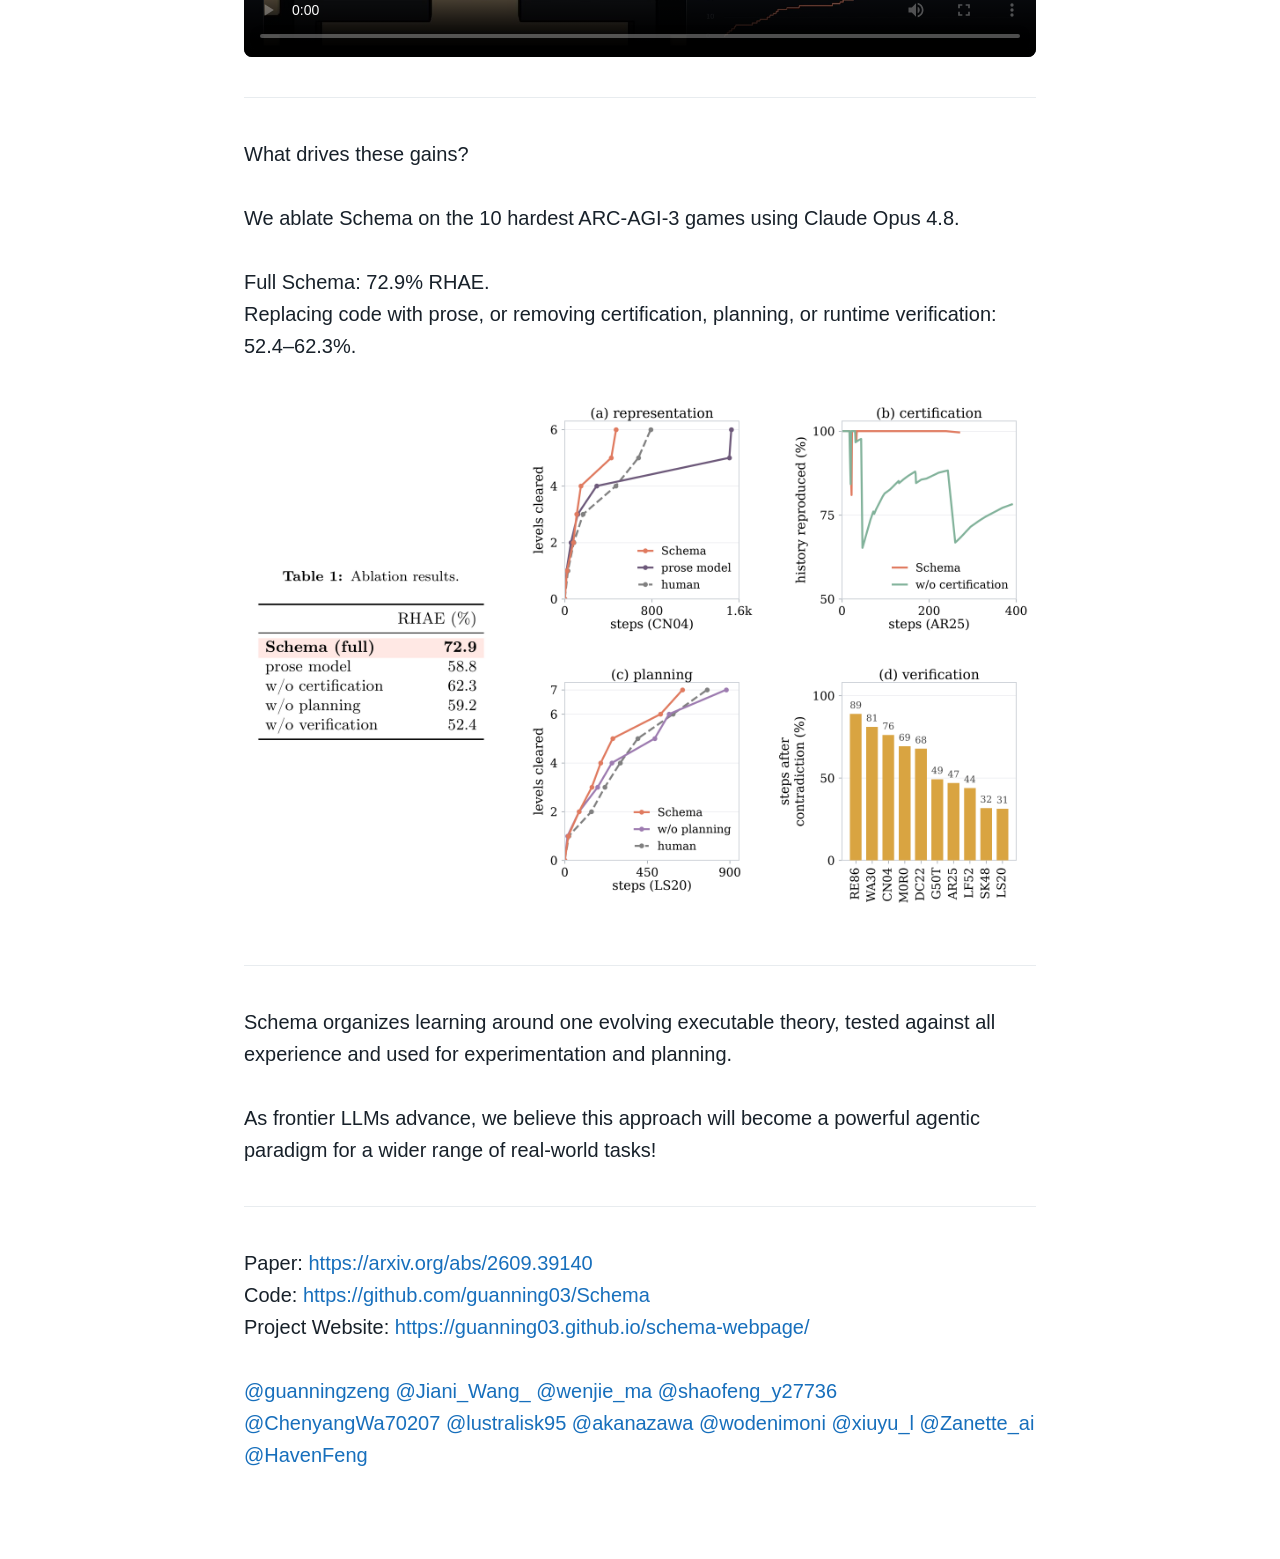
==== commit aef944e5: "Keep the project website link only in the final tweet" ====
--- a/tweet/index.html
+++ b/tweet/index.html
@@ -4,9 +4,7 @@
 *{box-sizing:border-box}body{margin:0;background:#fff;color:#18212a;font-family:Arial,Helvetica,sans-serif}main{max-width:840px;margin:0 auto;padding:8px 24px 48px}article{padding:40px 0;border-bottom:1px solid #e8ecef;scroll-margin-top:24px}article:last-child{border:0}.tweet{margin:0;font-size:20px;line-height:1.6;white-space:pre-wrap;overflow-wrap:anywhere}a{color:#176fbc;text-decoration:none}a:hover{text-decoration:underline}a:focus-visible{outline:2px solid #176fbc;outline-offset:4px}blockquote{margin:24px 0 0;padding:18px 22px;border:1px solid #dfe5ea;border-radius:12px;font-size:16px;line-height:1.6;white-space:pre-wrap}blockquote a{color:inherit}.media:empty{display:none}.media{display:grid;gap:18px;margin-top:24px}.media img,.media video{display:block;width:100%;height:auto;border-radius:8px}.media video{background:#fff}.image{display:block}@media(max-width:540px){main{padding:0 18px 30px}article{padding:30px 0}.tweet{font-size:18px;line-height:1.55}blockquote{padding:14px 16px;font-size:15px}.media{margin-top:20px}}
 </style></head><body><main><article id="post-1"><p class="tweet">On July 15, we released Schema, the first agent harness to reach ~99% RHAE on the ARC-AGI-3 public set.
 
-Today, we’re sharing the full paper and code, with new results and a closer look at why Schema works.
-
-<a href="https://guanning03.github.io/schema-webpage/" target="_blank" rel="noopener noreferrer">https://guanning03.github.io/schema-webpage/</a> 🧵</p><blockquote><a href="https://x.com/HavenFeng/status/2077770348876247502" target="_blank" rel="noopener noreferrer">Today, we’re introducing [schema]: a harness reaching 99% RHAE with Opus 4.8 + Fable 5 and 95.35% with GPT-5.6 Sol on ARC-AGI-3 Public set.
+Today, we’re sharing the full paper and code, with new results and a closer look at why Schema works. 🧵</p><blockquote><a href="https://x.com/HavenFeng/status/2077770348876247502" target="_blank" rel="noopener noreferrer">Today, we’re introducing [schema]: a harness reaching 99% RHAE with Opus 4.8 + Fable 5 and 95.35% with GPT-5.6 Sol on ARC-AGI-3 Public set.
 
 [schema] makes an LLM think like a physicist. 🧵</a></blockquote><div class="media"></div></article>
 <article id="post-2"><p class="tweet">How does an agent learn to act when the rules aren’t given?
